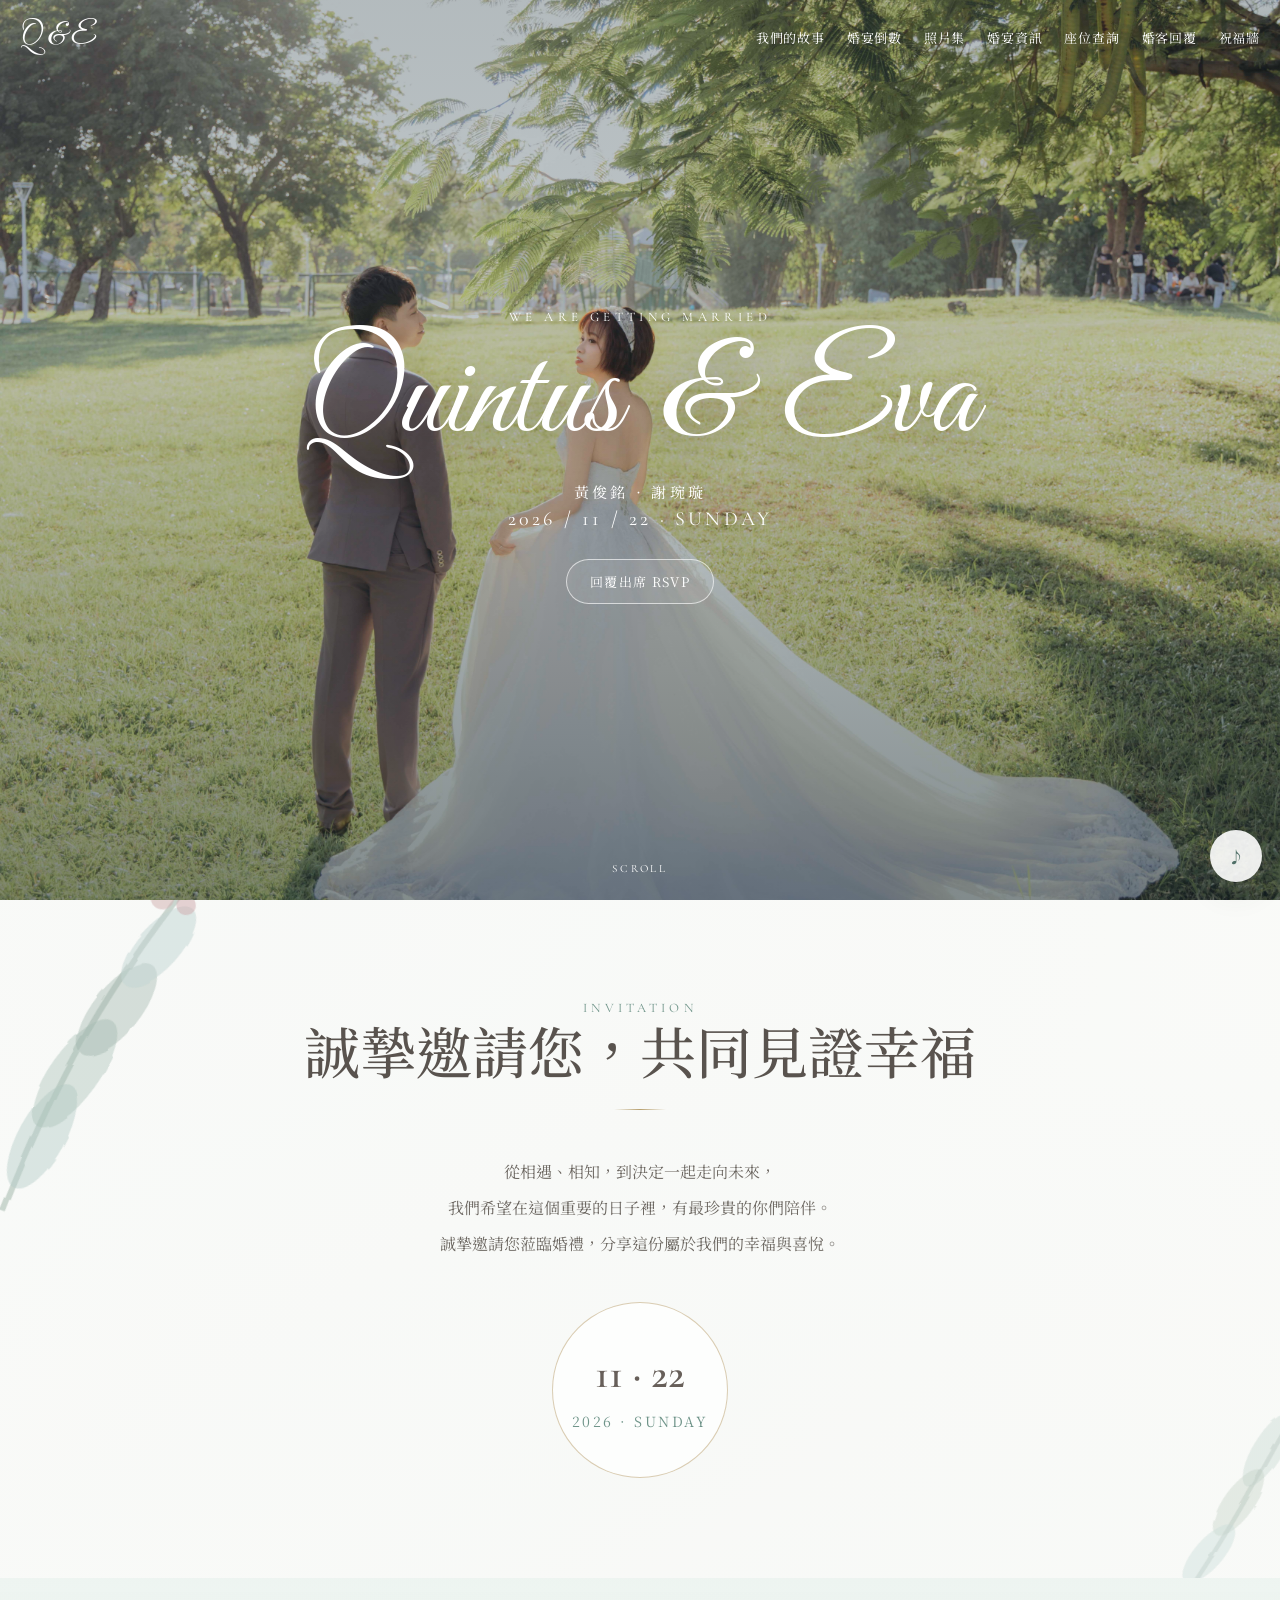
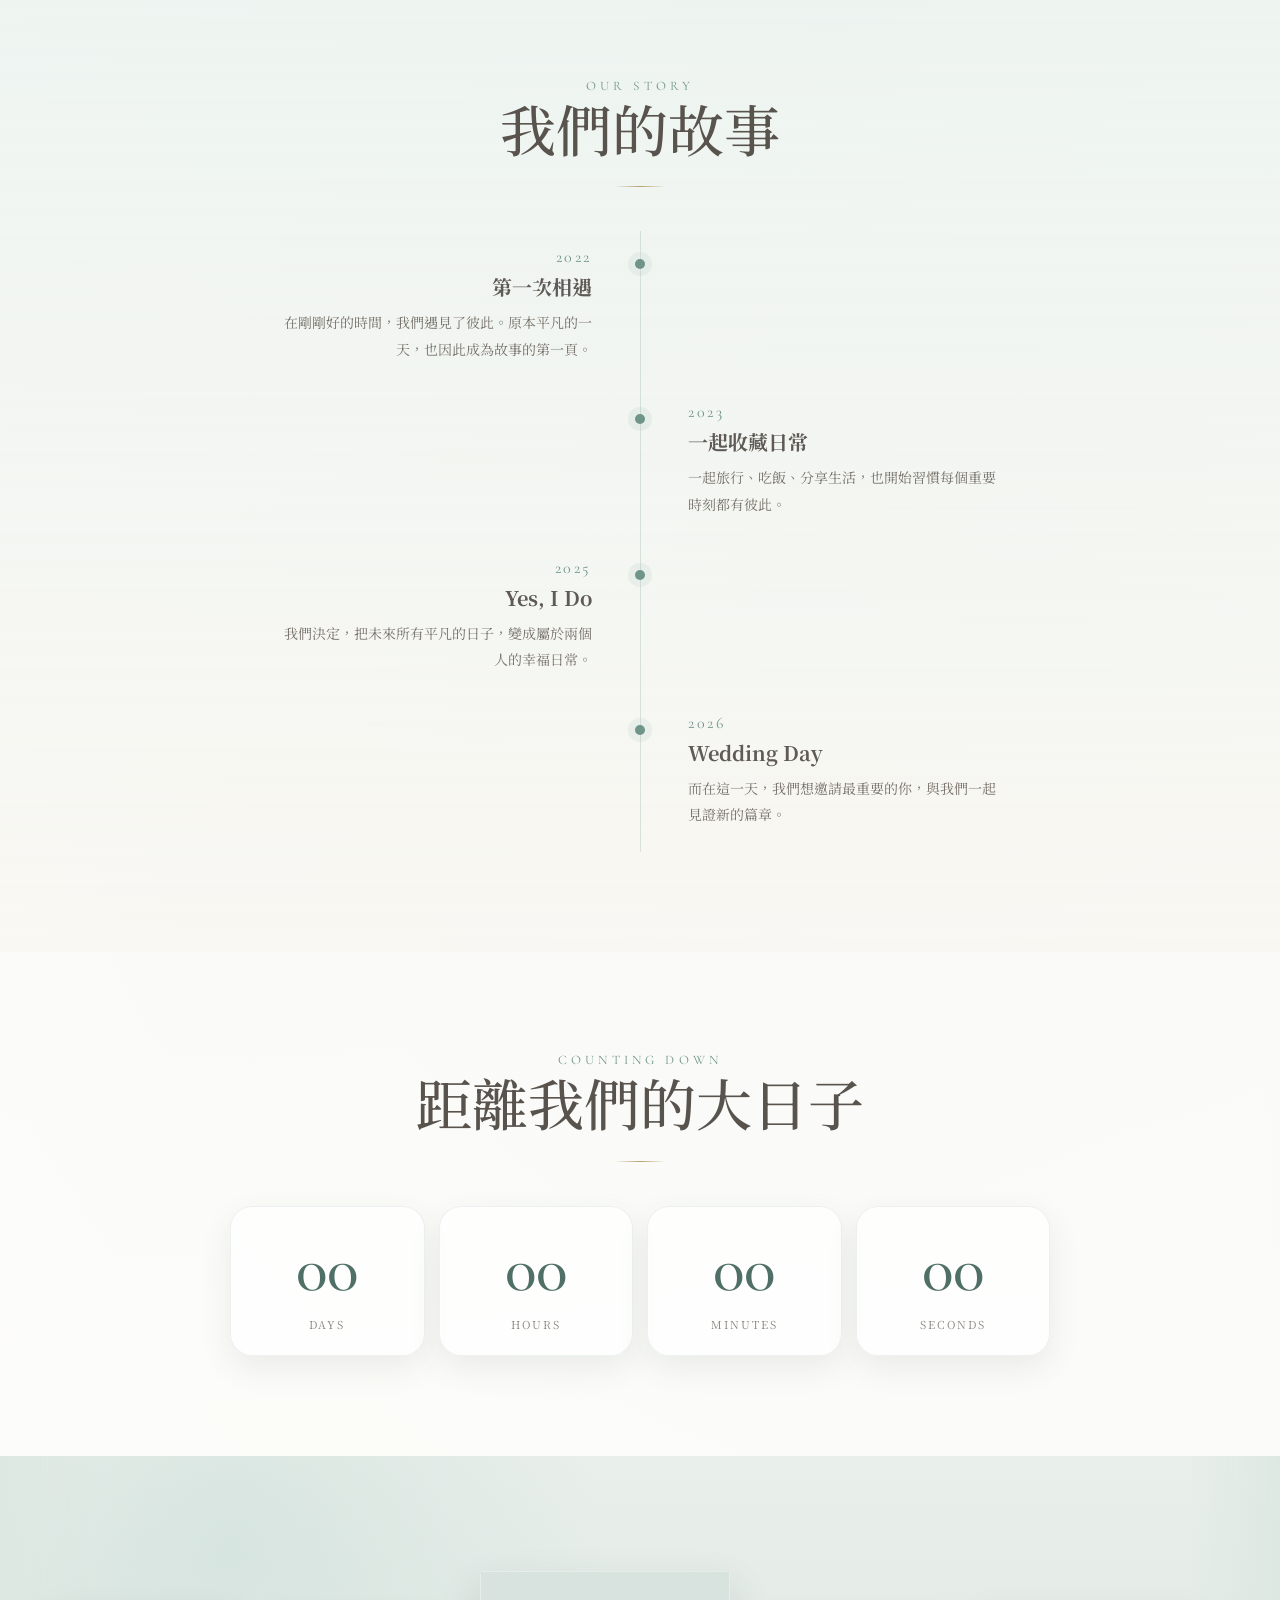
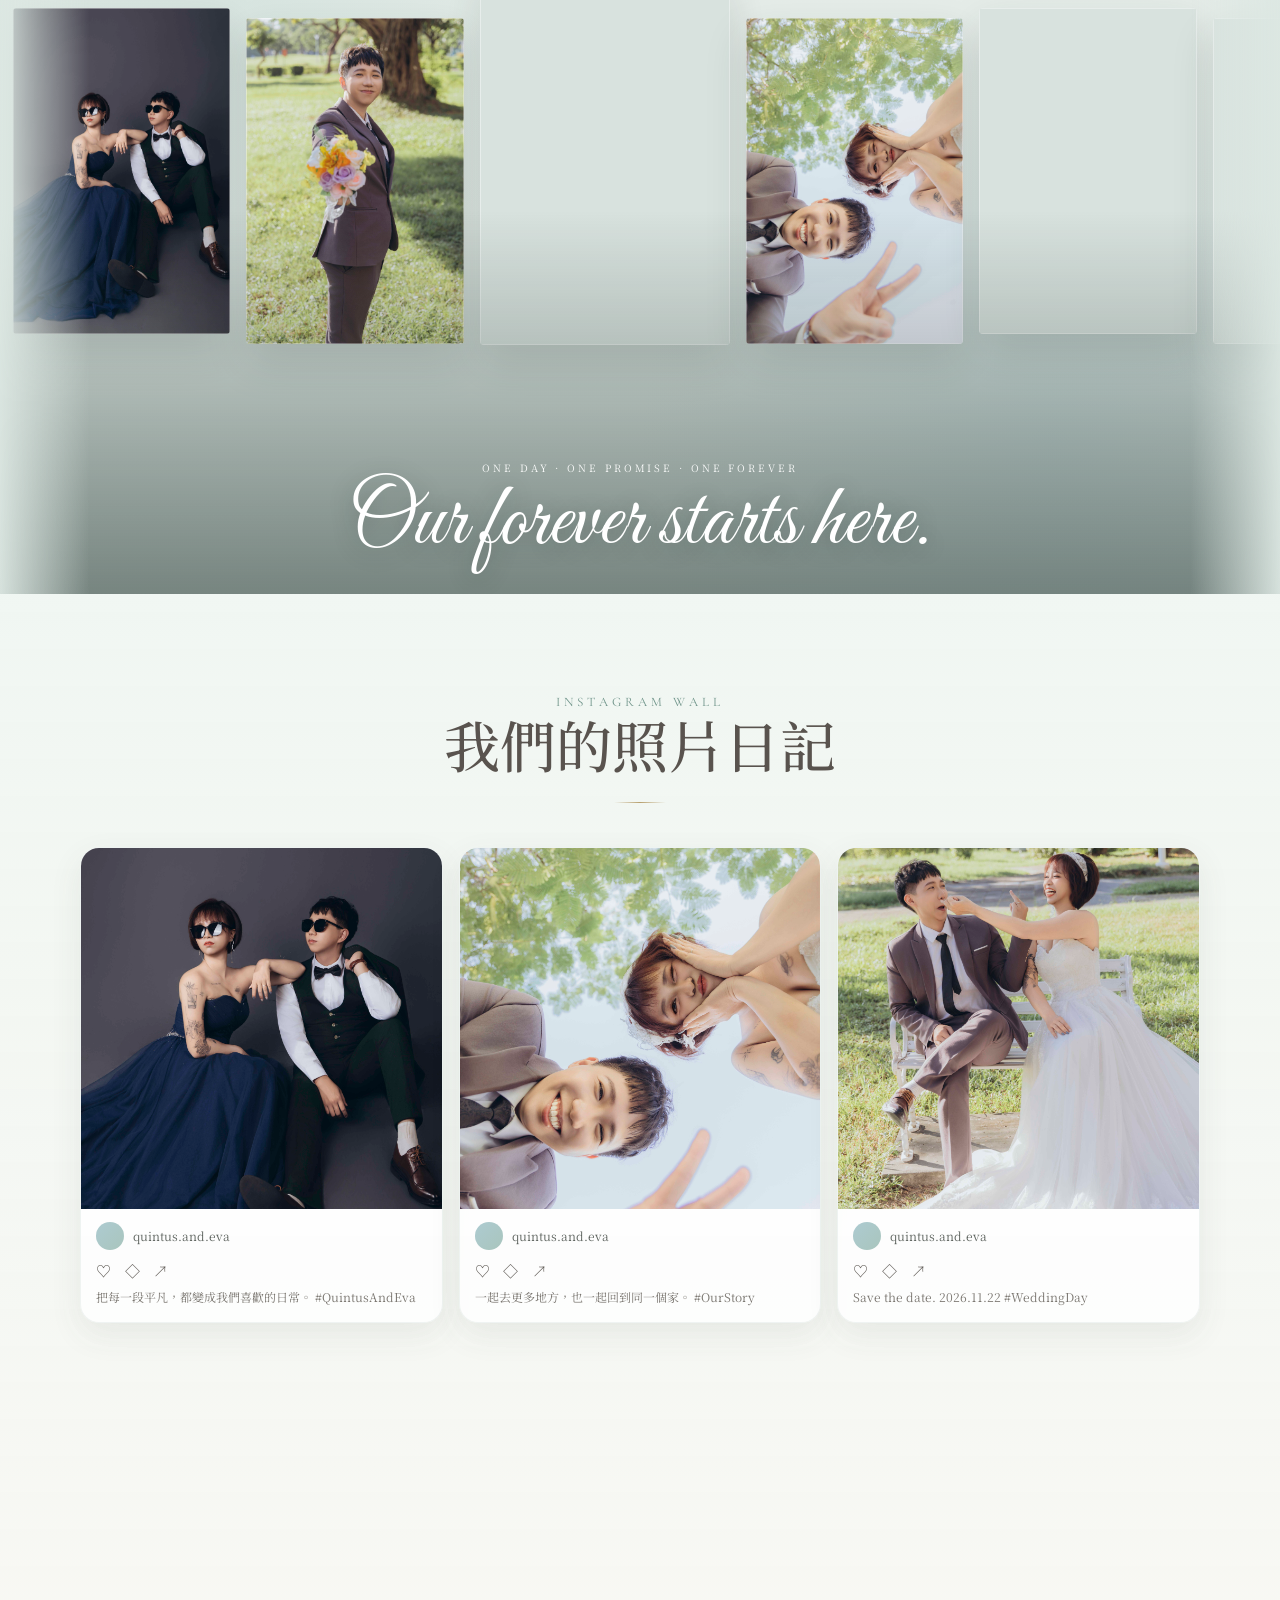
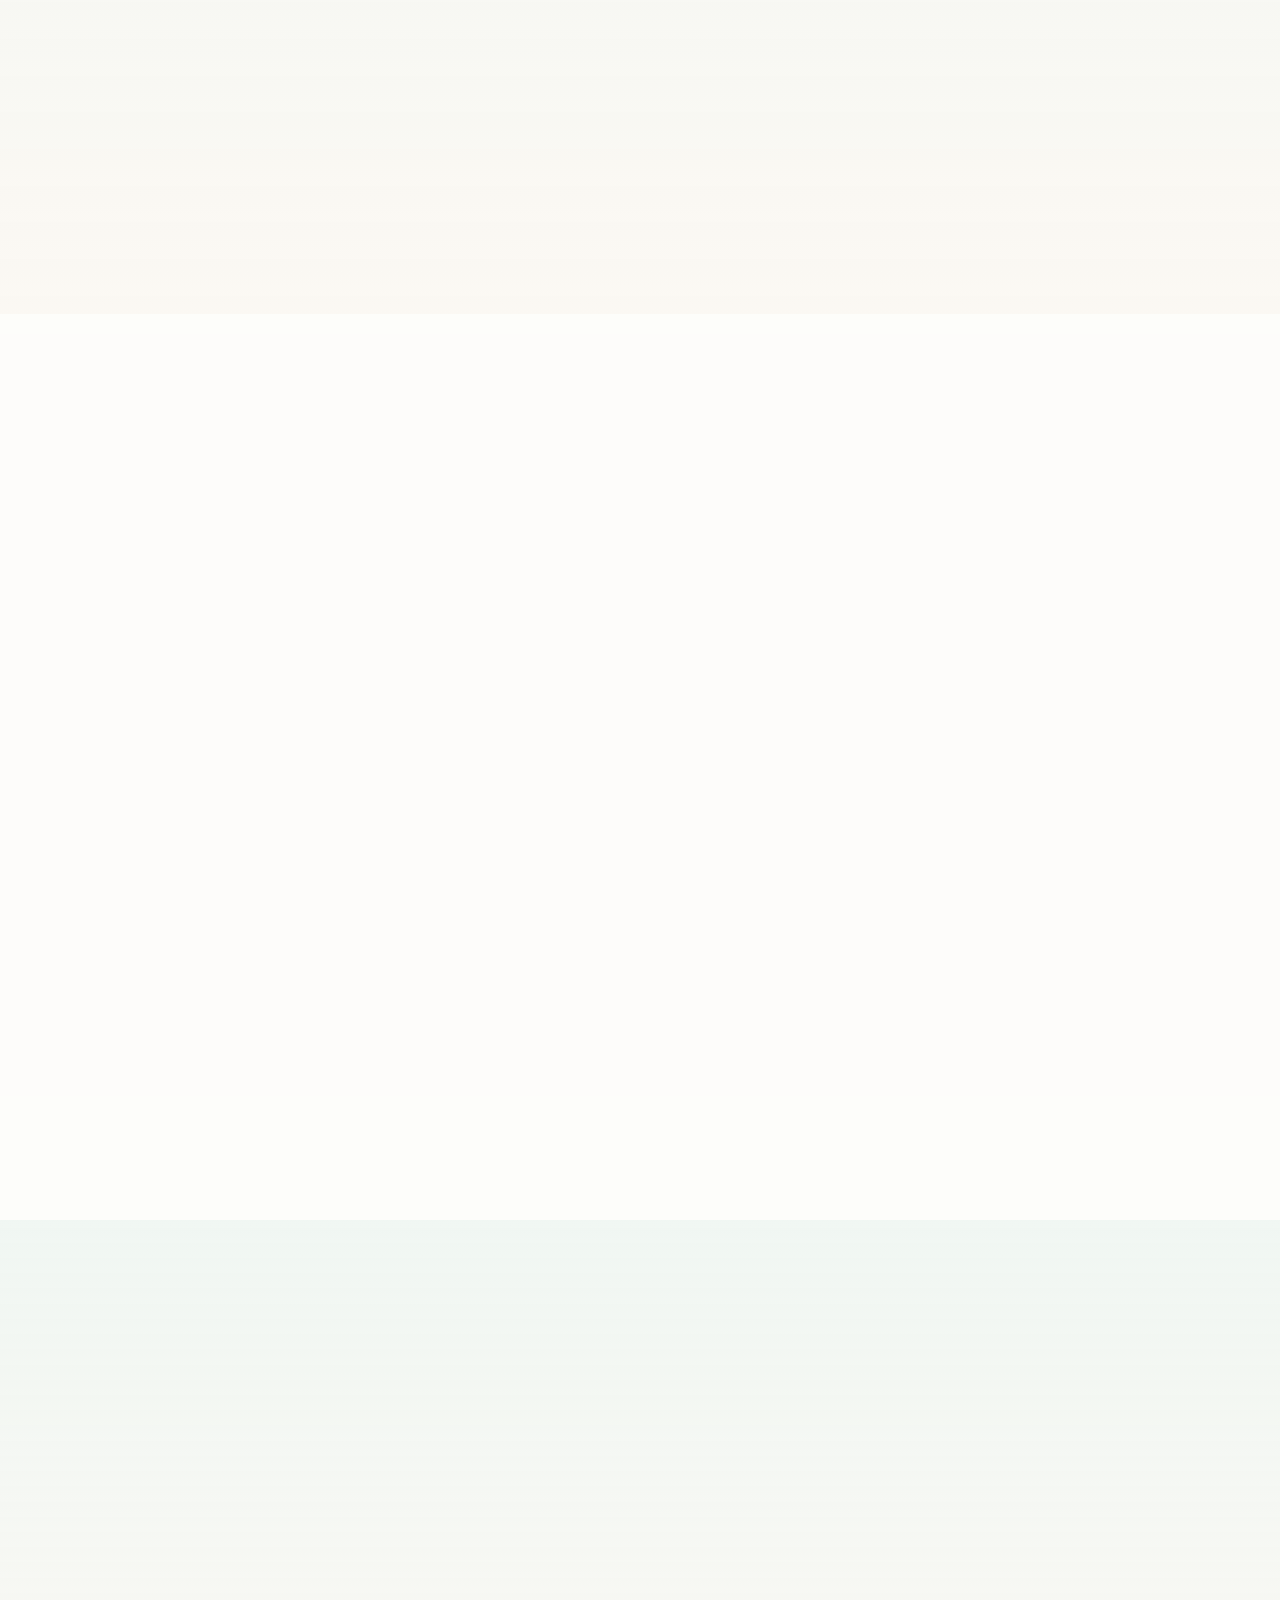
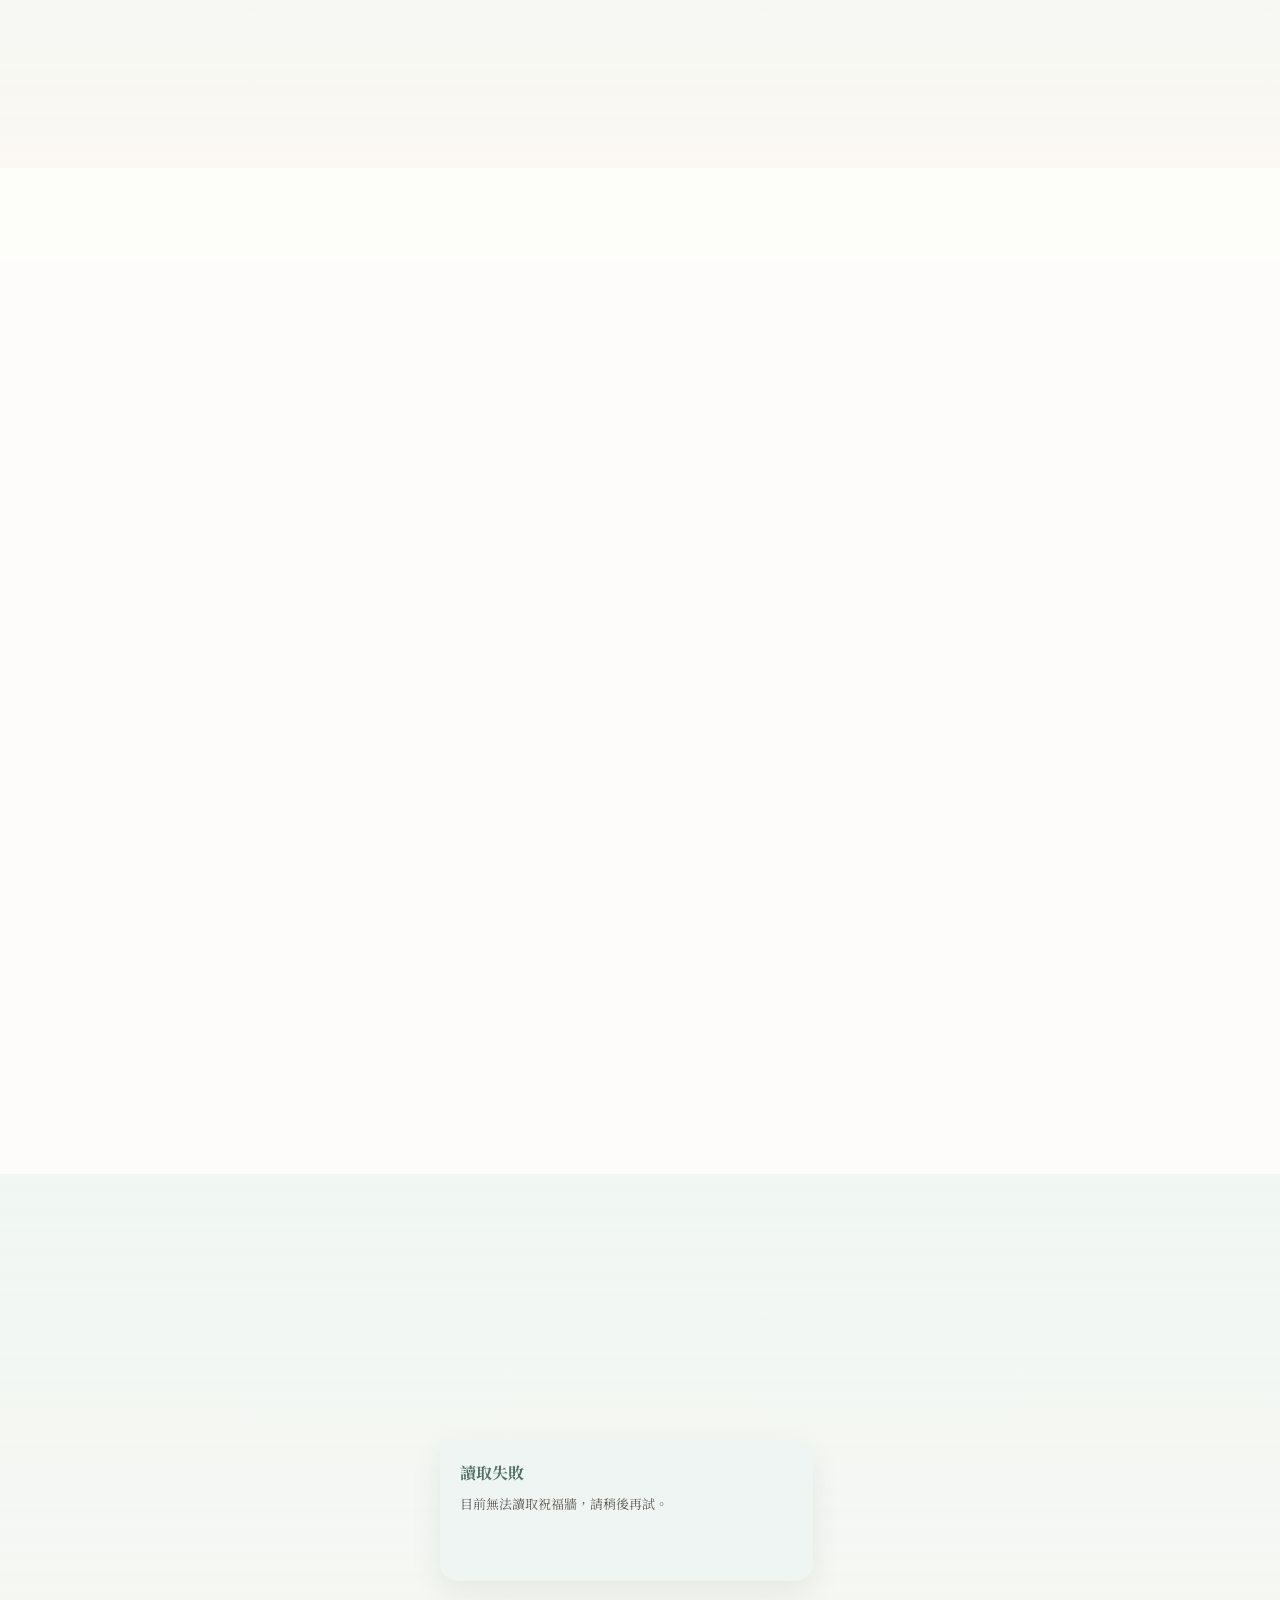
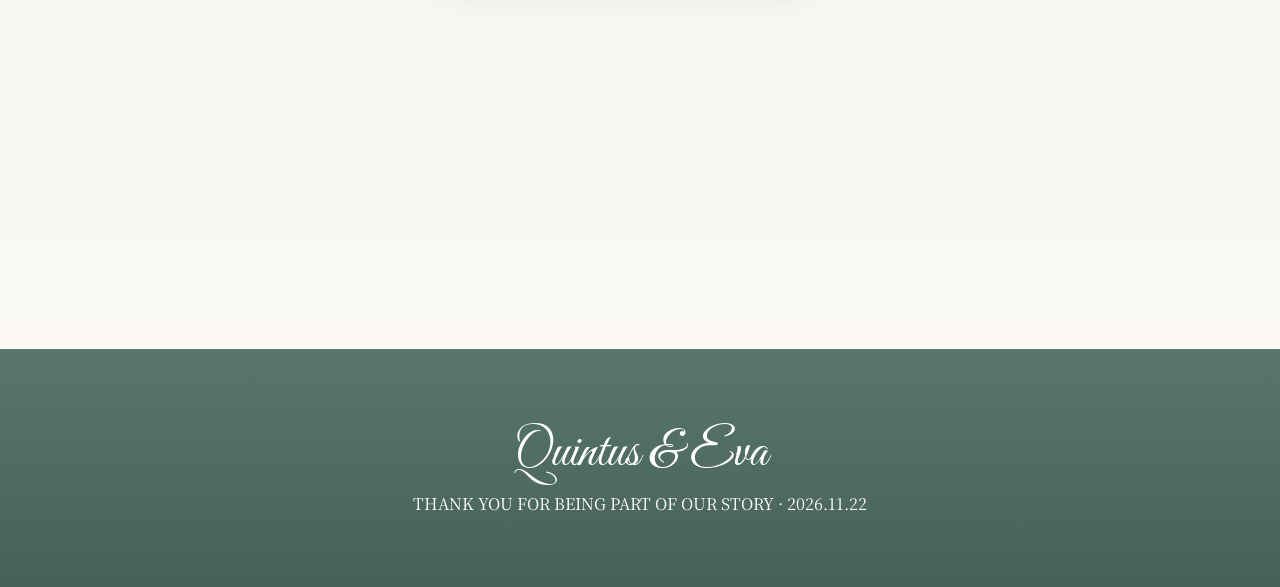
==== index.html @ b6ace145 "edit loation" ====
<!DOCTYPE html>
<html lang="zh-Hant">

<head>
  <meta charset="UTF-8">
  <meta name="viewport" content="width=device-width, initial-scale=1, viewport-fit=cover">
  <meta name="theme-color" content="#eef5f2">
  <title>Quintus & Eva｜Wedding Invitation</title>
  <link rel="preconnect" href="https://fonts.googleapis.com">
  <link rel="preconnect" href="https://fonts.gstatic.com" crossorigin>
  <link
    href="https://fonts.googleapis.com/css2?family=Cormorant+Garamond:wght@400;500;600&family=Great+Vibes&family=Noto+Serif+TC:wght@400;500;600&display=swap"
    rel="stylesheet">
  <link rel="stylesheet" href="style.css">
</head>

<body class="locked">
  <svg width="0" height="0" style="position:absolute">
    <defs>
      <filter id="wc" x="-20%" y="-20%" width="140%" height="140%">
        <feTurbulence type="fractalNoise" baseFrequency=".018" numOctaves="3" seed="7" result="noise"></feTurbulence>
        <feDisplacementMap in="SourceGraphic" in2="noise" scale="4"></feDisplacementMap>
        <feGaussianBlur stdDeviation=".25"></feGaussianBlur>
      </filter>
      <filter id="wash" x="-30%" y="-30%" width="160%" height="160%">
        <feTurbulence type="fractalNoise" baseFrequency=".02" numOctaves="2" seed="9" result="n"></feTurbulence>
        <feDisplacementMap in="SourceGraphic" in2="n" scale="7"></feDisplacementMap>
        <feGaussianBlur stdDeviation="1.1"></feGaussianBlur>
      </filter>
    </defs>
  </svg>

  <div class="opening" id="opening">
    <div class="opening-inner">
      <p class="opening-title">THE WEDDING IS CURRENTLY</p>
      <div class="envelope-scene">
        <div class="envelope">
          <div class="env-back"></div>
          <div class="letter">
            <div class="letter-inner">
              <div class="cover-splash s1"></div>
              <div class="cover-splash s2"></div>
              <svg class="cover-leaf one" viewBox="0 0 180 180" aria-hidden="true">
                <path d="M21 157C56 113 86 76 149 25" fill="none" stroke="#6e9384" stroke-width="3.5" opacity=".75">
                </path>
                <ellipse cx="48" cy="126" rx="12" ry="30" transform="rotate(38 48 126)" fill="#8fb6ae" opacity=".70">
                </ellipse>
                <ellipse cx="74" cy="99" rx="12" ry="31" transform="rotate(45 74 99)" fill="#789b87" opacity=".68">
                </ellipse>
                <ellipse cx="103" cy="71" rx="11" ry="28" transform="rotate(48 103 71)" fill="#9ab4a0" opacity=".66">
                </ellipse>
                <ellipse cx="128" cy="46" rx="10" ry="25" transform="rotate(52 128 46)" fill="#a8c9c8" opacity=".72">
                </ellipse>
                <circle cx="143" cy="26" r="5.5" fill="#c98e96" opacity=".82"></circle>
                <circle cx="154" cy="36" r="5" fill="#bd7d88" opacity=".78"></circle>
              </svg>
              <svg class="cover-leaf two" viewBox="0 0 180 180" aria-hidden="true">
                <path d="M21 157C56 113 86 76 149 25" fill="none" stroke="#6e9384" stroke-width="3.5" opacity=".75">
                </path>
                <ellipse cx="48" cy="126" rx="12" ry="30" transform="rotate(38 48 126)" fill="#8fb6ae" opacity=".70">
                </ellipse>
                <ellipse cx="74" cy="99" rx="12" ry="31" transform="rotate(45 74 99)" fill="#789b87" opacity=".68">
                </ellipse>
                <ellipse cx="103" cy="71" rx="11" ry="28" transform="rotate(48 103 71)" fill="#9ab4a0" opacity=".66">
                </ellipse>
                <ellipse cx="128" cy="46" rx="10" ry="25" transform="rotate(52 128 46)" fill="#a8c9c8" opacity=".72">
                </ellipse>
              </svg>
              <div class="letter-small">THE WEDDING IS CURRENTLY</div>
              <div class="letter-band"></div>
              <div class="letter-names">Quintus & Eva</div>
              <div class="letter-date">
                NOVEMBER · 22 · 2026
                <small>SAVE THE DATE</small>
              </div>
            </div>
          </div>
          <div class="env-left"></div>
          <div class="env-right"></div>
          <div class="env-bottom"></div>
          <div class="env-flap"></div>
          <div class="seal">Q&E</div>
        </div>
      </div>
    </div>
  </div>

  <nav class="nav" id="nav">
    <a class="brand" href="#home">Q & E</a>
    <button class="menu-btn" id="menuBtn" aria-label="開啟選單">☰</button>
    <ul class="nav-links" id="navLinks">
      <li><a href="#story">我們的故事</a></li>
      <li><a href="#countdown">婚宴倒數</a></li>
      <li><a href="#gallery">照片集</a></li>
      <li><a href="#info">婚宴資訊</a></li>
      <li><a href="#seat">座位查詢</a></li>
      <li><a href="#rsvp">婚客回覆</a></li>
      <li><a href="#blessings">祝福牆</a></li>
    </ul>
  </nav>

  <header class="hero" id="home">
    <div class="slides">
      <div class="slide active" style="background-image:url('QE wedding dress/雙人/喜帖封面 0124Allove0170.jpg')"></div>
      <div class="slide" style="background-image:url('QE wedding dress/雙人/0224Allove0055.jpg')"></div>
      <div class="slide" style="background-image:url('QE wedding dress/雙人/0182Allove0193.jpg')"></div>
    </div>
    <div class="hero-shade"></div>
    <div class="hero-center">
      <p class="hero-kicker">WE ARE GETTING MARRIED</p>
      <h1 class="hero-names">
        <span class="write">Quintus</span>
        <span class="amp-mark">&amp;</span>
        <span class="write two">Eva</span>
      </h1>
      <p class="hero-cn">黃俊銘 · 謝琬璇</p>
      <p class="hero-date">2026 / 11 / 22 · SUNDAY</p>
      <a class="hero-btn" href="#rsvp">回覆出席 RSVP</a>
    </div>
    <div class="scroll-mark">SCROLL</div>
  </header>

  <section class="section white">
    <svg class="botanical bottom-right small parallax-leaf" data-depth="0.16" viewBox="0 0 430 430" aria-hidden="true">
      <g class="watercolor-leaf">
        <path d="M74 345C150 270 214 194 344 86" fill="none" stroke="#779486" stroke-width="6" opacity=".42"></path>
        <ellipse cx="142" cy="285" rx="21" ry="58" transform="rotate(46 142 285)" fill="#91b4a9" opacity=".36">
        </ellipse>
        <ellipse cx="199" cy="226" rx="21" ry="55" transform="rotate(51 199 226)" fill="#87a38d" opacity=".34">
        </ellipse>
        <ellipse cx="258" cy="168" rx="20" ry="51" transform="rotate(56 258 168)" fill="#9fc2bf" opacity=".40">
        </ellipse>
      </g>
    </svg>
    <svg class="botanical top-left parallax-leaf" data-depth="0.10" viewBox="0 0 430 430" aria-hidden="true">
      <g class="watercolor-leaf">
        <path d="M64 360C130 264 195 180 330 72" fill="none" stroke="#789887" stroke-width="6" opacity=".55"></path>
        <ellipse cx="120" cy="294" rx="24" ry="60" transform="rotate(42 120 294)" fill="#91b7af" opacity=".45">
        </ellipse>
        <ellipse cx="167" cy="239" rx="25" ry="66" transform="rotate(49 167 239)" fill="#82a69a" opacity=".42">
        </ellipse>
        <ellipse cx="224" cy="185" rx="24" ry="58" transform="rotate(52 224 185)" fill="#6f9282" opacity=".4"></ellipse>
        <ellipse cx="280" cy="132" rx="22" ry="52" transform="rotate(55 280 132)" fill="#a5c4c1" opacity=".5"></ellipse>
        <circle cx="295" cy="84" r="12" fill="#c78f92" opacity=".55"></circle>
        <circle cx="317" cy="97" r="10" fill="#bf8087" opacity=".5"></circle>
      </g>
    </svg>
    <div class="narrow">
      <div class="section-head reveal">
        <p class="kicker">Invitation</p>
        <h2>誠摯邀請您，共同見證幸福</h2>
      </div>
      <p class="intro-copy reveal">
        從相遇、相知，到決定一起走向未來，<br>
        我們希望在這個重要的日子裡，有最珍貴的你們陪伴。<br>
        誠摯邀請您蒞臨婚禮，分享這份屬於我們的幸福與喜悅。
      </p>
      <div class="date-emblem reveal">
        <div>
          <span class="big-date">11 · 22</span>
          <small>2026 · SUNDAY</small>
        </div>
      </div>
    </div>
  </section>

  <section class="section soft" id="story">
    <div class="container">
      <div class="section-head reveal">
        <p class="kicker">Our Story</p>
        <h2>我們的故事</h2>
      </div>
      <div class="timeline">
        <article class="time-item reveal">
          <div class="year">2022</div>
          <h3>第一次相遇</h3>
          <p>在剛剛好的時間，我們遇見了彼此。原本平凡的一天，也因此成為故事的第一頁。</p>
        </article>
        <article class="time-item reveal">
          <div class="year">2023</div>
          <h3>一起收藏日常</h3>
          <p>一起旅行、吃飯、分享生活，也開始習慣每個重要時刻都有彼此。</p>
        </article>
        <article class="time-item reveal">
          <div class="year">2025</div>
          <h3>Yes, I Do</h3>
          <p>我們決定，把未來所有平凡的日子，變成屬於兩個人的幸福日常。</p>
        </article>
        <article class="time-item reveal">
          <div class="year">2026</div>
          <h3>Wedding Day</h3>
          <p>而在這一天，我們想邀請最重要的你，與我們一起見證新的篇章。</p>
        </article>
      </div>
    </div>
  </section>

  <section class="section white" id="countdown">
    <div class="container">
      <div class="section-head reveal">
        <p class="kicker">Counting Down</p>
        <h2>距離我們的大日子</h2>
      </div>
      <div class="count-grid reveal">
        <div class="count-card">
          <div><strong id="days">000</strong><span>DAYS</span></div>
        </div>
        <div class="count-card">
          <div><strong id="hours">00</strong><span>HOURS</span></div>
        </div>
        <div class="count-card">
          <div><strong id="minutes">00</strong><span>MINUTES</span></div>
        </div>
        <div class="count-card">
          <div><strong id="seconds">00</strong><span>SECONDS</span></div>
        </div>
      </div>
    </div>
  </section>

  <section class="portrait-cinema" aria-label="婚紗照精選">
    <div class="portrait-marquee">
      <div class="portrait-track" id="portraitTrack">
        <div class="portrait-group" id="portraitGroup">
          <figure class="portrait-card"><img src="QE wedding dress/雙人/0031Allove0053.jpg" alt="雙人1" loading="eager"
              decoding="async"></figure>
          <figure class="portrait-card"><img src="QE wedding dress/Quintus/001.jpg" alt="Quintus1" loading="eager"
              decoding="async"></figure>
          <figure class="portrait-card featured"><img src="QE wedding dress/Eva/001.jpg" alt="Eva1" loading="eager"
              decoding="async"></figure>
          <figure class="portrait-card"><img src="QE wedding dress/雙人/0036Allove0208.jpg" alt="雙人2" loading="lazy"
              decoding="async"></figure>
          <figure class="portrait-card"><img src="QE wedding dress/Quintus/002.jpg" alt="Quintus2" loading="lazy"
              decoding="async"></figure>
          <figure class="portrait-card"><img src="QE wedding dress/Eva/002.jpg" alt="Eva2" loading="lazy"
              decoding="async"></figure>
          <figure class="portrait-card"><img src="QE wedding dress/雙人/0051Allove0147.jpg" alt="雙人3" loading="lazy"
              decoding="async"></figure>
          <figure class="portrait-card"><img src="QE wedding dress/Quintus/003.jpg" alt="Quintus3" loading="lazy"
              decoding="async"></figure>
          <figure class="portrait-card"><img src="QE wedding dress/Eva/003.jpg" alt="Eva3" loading="lazy"
              decoding="async"></figure>
          <figure class="portrait-card"><img src="QE wedding dress/雙人/0057Allove0205.jpg" alt="雙人4" loading="lazy"
              decoding="async"></figure>
          <figure class="portrait-card"><img src="QE wedding dress/Quintus/004.jpg" alt="Quintus4" loading="lazy"
              decoding="async"></figure>
          <figure class="portrait-card"><img src="QE wedding dress/Eva/004.jpg" alt="Eva4" loading="lazy"
              decoding="async"></figure>
          <figure class="portrait-card"><img src="QE wedding dress/雙人/0067Allove0038.jpg" alt="雙人5" loading="lazy"
              decoding="async"></figure>
          <figure class="portrait-card"><img src="QE wedding dress/Quintus/005.jpg" alt="Quintus5" loading="lazy"
              decoding="async"></figure>
          <figure class="portrait-card"><img src="QE wedding dress/Eva/005.jpg" alt="Eva5" loading="lazy"
              decoding="async"></figure>
          <figure class="portrait-card"><img src="QE wedding dress/雙人/0072Allove0179.jpg" alt="雙人6" loading="lazy"
              decoding="async"></figure>
          <figure class="portrait-card"><img src="QE wedding dress/Quintus/006.jpg" alt="Quintus6" loading="lazy"
              decoding="async"></figure>
          <figure class="portrait-card"><img src="QE wedding dress/Eva/006.jpg" alt="Eva6" loading="lazy"
              decoding="async"></figure>
          <figure class="portrait-card"><img src="QE wedding dress/雙人/0074Allove0088.jpg" alt="雙人7" loading="lazy"
              decoding="async"></figure>
          <figure class="portrait-card"><img src="QE wedding dress/Quintus/007.jpg" alt="Quintus7" loading="lazy"
              decoding="async"></figure>
          <figure class="portrait-card"><img src="QE wedding dress/Eva/007.jpg" alt="Eva7" loading="lazy"
              decoding="async"></figure>
        </div>
      </div>
    </div>
    <div class="cinema-caption">
      <small>ONE DAY · ONE PROMISE · ONE FOREVER</small>
      <h2>Our forever starts here.</h2>
    </div>
  </section>

  <section class="section soft" id="gallery">
    <div class="container">
      <div class="section-head reveal">
        <p class="kicker">Instagram Wall</p>
        <h2>我們的照片日記</h2>
      </div>
      <div class="ig-grid">
        <article class="ig reveal">
          <div class="ig-photo"><img src="QE wedding dress/雙人/0031Allove0053.jpg" alt="Quintus & Eva"></div>
          <div class="ig-meta">
            <div class="ig-top"><span class="avatar"></span><span class="ig-user">quintus.and.eva</span></div>
            <div class="ig-icons">♡ ◇ ↗</div>
            <div class="ig-caption">把每一段平凡，都變成我們喜歡的日常。 #QuintusAndEva</div>
          </div>
        </article>
        <article class="ig reveal">
          <div class="ig-photo"><img src="QE wedding dress/雙人/0036Allove0208.jpg" alt="Quintus & Eva"></div>
          <div class="ig-meta">
            <div class="ig-top"><span class="avatar"></span><span class="ig-user">quintus.and.eva</span></div>
            <div class="ig-icons">♡ ◇ ↗</div>
            <div class="ig-caption">一起去更多地方，也一起回到同一個家。 #OurStory</div>
          </div>
        </article>
        <article class="ig reveal">
          <div class="ig-photo"><img src="QE wedding dress/雙人/0051Allove0147.jpg" alt="Quintus & Eva"></div>
          <div class="ig-meta">
            <div class="ig-top"><span class="avatar"></span><span class="ig-user">quintus.and.eva</span></div>
            <div class="ig-icons">♡ ◇ ↗</div>
            <div class="ig-caption">Save the date. 2026.11.22 #WeddingDay</div>
          </div>
        </article>
        <article class="ig reveal">
          <div class="ig-photo"><img src="QE wedding dress/雙人/0057Allove0205.jpg" alt="Quintus & Eva"></div>
          <div class="ig-meta">
            <div class="ig-top"><span class="avatar"></span><span class="ig-user">quintus.and.eva</span></div>
            <div class="ig-icons">♡ ◇ ↗</div>
            <div class="ig-caption">那些笑得最自然的瞬間，是我們最喜歡的照片。</div>
          </div>
        </article>
        <article class="ig reveal">
          <div class="ig-photo"><img src="QE wedding dress/雙人/0067Allove0038.jpg" alt="Quintus & Eva"></div>
          <div class="ig-meta">
            <div class="ig-top"><span class="avatar"></span><span class="ig-user">quintus.and.eva</span></div>
            <div class="ig-icons">♡ ◇ ↗</div>
            <div class="ig-caption">Forever sounds pretty good with you.</div>
          </div>
        </article>
        <article class="ig reveal">
          <div class="ig-photo"><img src="QE wedding dress/雙人/0074Allove0088.jpg" alt="Quintus & Eva"></div>
          <div class="ig-meta">
            <div class="ig-top"><span class="avatar"></span><span class="ig-user">quintus.and.eva</span></div>
            <div class="ig-icons">♡ ◇ ↗</div>
            <div class="ig-caption">距離婚禮，又更近了一點。 #AlmostThere</div>
          </div>
        </article>
      </div>
    </div>
  </section>

  <section class="section white" id="info">
    <div class="container">
      <div class="section-head reveal">
        <p class="kicker">Wedding Information</p>
        <h2>婚禮資訊</h2>
      </div>
      <div class="info-grid">
        <article class="card reveal">
          <h3>Date & Time</h3>
          <p><strong>2026 年 11 月 22 日（星期日）</strong></p>
          <p>17:30 入席<br>18:00 婚宴開始</p>
        </article>
        <article class="card reveal">
          <h3>Venue</h3>
          <p><strong>開漳聖王廟乙廳</strong><br>Kaohsiung Fengshan Kaizhang Shengwang Temple Banquet Hall</p>
          <p>高雄市鳳山區忠義街 132 號</p>
          <a class="pill" href="https://maps.app.goo.gl/VWSHA6BZ4Dn9NQwHA" target="_blank" rel="noopener">⌖ 開啟 Google
            Maps</a>
        </article>
        <article class="card reveal">
          <h3>Transportation</h3>
          <ul>
            <li>捷運：搭乘高雄捷運橘線至 O12 鳳山站（1 號或 2 號出口），沿忠義街步行約 8–10 分鐘。</li>
            <li>高鐵：搭乘高鐵至左營站，轉乘高雄捷運紅線至美麗島站轉橘線。</li>
            <li>台鐵：搭乘至鳳山車站，出站後搭乘計程車約 5 分鐘，或步行約 12–15 分鐘。</li>
            <li>建議假日提早出發，以免遇上周邊車潮。</li>
          </ul>
        </article>
        <article class="card reveal">
          <h3>Parking</h3>
          <ul>
            <li>廟方廣場備有專屬平面停車空間，供賓客免費停放。</li>
            <li>若廟內車位已滿，周邊亦有收費停車場。</li>
            <li>建議開車賓客提前抵達。</li>
          </ul>
        </article>
      </div>
    </div>
  </section>

  <section class="section soft" id="seat">
    <div class="narrow">
      <div class="section-head reveal">
        <p class="kicker">Seat Lookup</p>
        <h2>座位 / 桌次查詢</h2>
      </div>
      <div class="panel reveal">
        <div class="seat-row">
          <input type="text" id="seatName" autocomplete="name" placeholder="請輸入您的姓名">
          <button class="primary" id="seatBtn">查詢桌次</button>
        </div>
        <div class="seat-result" id="seatResult">請輸入「姓名」查詢桌次。</div>
      </div>
    </div>
  </section>

  <section class="section white" id="rsvp">
    <div class="narrow">
      <div class="section-head reveal">
        <p class="kicker">RSVP</p>
        <h2>出席回覆</h2>
      </div>
      <form class="panel reveal" id="rsvpForm">
        <div class="two-col">
          <div class="field">
            <label>姓名</label>
            <input name="name" required>
          </div>
          <div class="field">
            <label>聯絡電話</label>
            <input name="phone" inputmode="tel" required>
          </div>
          <div class="field">
            <label>是否出席</label>
            <select name="attendance" required>
              <option value="">請選擇</option>
              <option>出席</option>
              <option>不克出席</option>
            </select>
          </div>
          <div class="field">
            <label>出席人數</label>
            <select name="guests">
              <option>1</option>
              <option>2</option>
              <option>3</option>
              <option>4</option>
            </select>
          </div>
          <div class="field">
            <label>餐食需求</label>
            <select name="meal">
              <option>一般</option>
              <option>素食</option>
              <option>其他</option>
            </select>
          </div>
          <div class="field">
            <label>與新人的關係</label>
            <input name="relation" placeholder="例如：大學同學 / 親友">
          </div>
        </div>
        <div class="field">
          <label>想對新人說的話</label>
          <textarea name="message" rows="5" placeholder="留下給 Quintus & Eva 的祝福 ♡"></textarea>
        </div>
        <button class="primary" type="submit">SEND RSVP</button>
        <p class="status" id="rsvpStatus"></p>
      </form>
    </div>
  </section>

  <section class="section soft" id="blessings">
    <div class="container">
      <div class="section-head reveal">
        <p class="kicker">Blessing Wall</p>
        <h2>賓客祝福牆</h2>
      </div>
      <div class="blessing-layout">
        <form class="panel reveal" id="blessingForm">
          <div class="field">
            <label>您的名字</label>
            <input id="blessingName" required>
          </div>
          <div class="field">
            <label>祝福內容</label>
            <textarea id="blessingText" rows="5" required placeholder="寫下一句祝福 ♡"></textarea>
          </div>
          <button class="primary" type="submit">留下祝福</button>
          <p class="status" id="blessingFormStatus"></p>
        </form>
        <div>
          <p class="status" id="blessingStatus"></p>
          <div class="blessing-list" id="blessingList">
            <article class="note-card">
              <h4>載入中…</h4>
              <p>正在讀取賓客祝福 ♡</p>
            </article>
          </div>
        </div>
      </div>
    </div>
  </section>

  <footer>
    <p class="footer-name">Quintus & Eva</p>
    <p>THANK YOU FOR BEING PART OF OUR STORY · 2026.11.22</p>
  </footer>

  <audio id="bgMusic" loop preload="auto">
    <source src="./Hand%20in%20Hand.mp3" type="audio/mpeg">
  </audio>
  <button class="music" id="musicBtn" aria-label="播放或暫停背景音樂">♪</button>

  <script src="script.js"></script>
</body>

</html>
---- style.css ----
:root {
    --paper: #fbfaf5;
    --paper-2: #f6f3ea;
    --sage: #a9c5bd;
    --sage-deep: #6f9489;
    --sage-dark: #4f6f67;
    --mist: #dceae6;
    --blue: #adcbd1;
    --leaf: #7e9b78;
    --leaf-deep: #587456;
    --berry: #c6878b;
    --gold: #b8a06e;
    --ink: #5f5a55;
    --muted: #8c8780;
    --line: rgba(111, 148, 137, .22);
    --white: rgba(255, 255, 255, .92);
    --shadow: 0 20px 55px rgba(63, 75, 70, .14);
    --shadow-soft: 0 12px 32px rgba(63, 75, 70, .09);
}

* {
    box-sizing: border-box;
}

html {
    scroll-behavior: smooth;
}

body {
    margin: 0;
    color: var(--ink);
    background: radial-gradient(circle at 20% 10%, rgba(173, 203, 209, .11), transparent 28%), radial-gradient(circle at 80% 25%, rgba(169, 197, 189, .10), transparent 26%), var(--paper);
    font-family: "Noto Serif TC", "PingFang TC", "Microsoft JhengHei", serif;
    overflow-x: hidden;
}

body.locked {
    overflow: hidden;
}

img {
    display: block;
    width: 100%;
}

a {
    color: inherit;
    text-decoration: none;
}

button,
input,
select,
textarea {
    font: inherit;
}

body::before {
    content: "";
    position: fixed;
    inset: 0;
    pointer-events: none;
    z-index: 999;
    opacity: .16;
    mix-blend-mode: multiply;
    background-image: radial-gradient(rgba(76, 84, 77, .18) .45px, transparent .45px);
    background-size: 4px 4px;
}

.container {
    width: min(1120px, calc(100% - 34px));
    margin: auto;
}

.narrow {
    width: min(820px, calc(100% - 34px));
    margin: auto;
}

.section {
    position: relative;
    padding: 100px 0;
    overflow: hidden;
}

.soft {
    background: linear-gradient(180deg, rgba(235, 244, 241, .68), rgba(250, 248, 243, .82));
}

.white {
    background: rgba(255, 255, 255, .52);
}

.section-head {
    max-width: 720px;
    margin: 0 auto 44px;
    text-align: center;
}

.kicker {
    margin: 0 0 10px;
    color: var(--sage-deep);
    font-family: "Cormorant Garamond", serif;
    font-size: 13px;
    letter-spacing: .32em;
    text-transform: uppercase;
}

.section-head h2 {
    margin: 0;
    color: #59534e;
    font-family: "Cormorant Garamond", "Noto Serif TC", serif;
    font-size: clamp(34px, 5vw, 56px);
    font-weight: 500;
    line-height: 1.1;
}

.section-head::after {
    content: "";
    display: block;
    width: 52px;
    height: 1px;
    margin: 21px auto 0;
    background: linear-gradient(90deg, transparent, var(--gold), transparent);
}

.botanical {
    position: absolute;
    z-index: 0;
    width: min(36vw, 420px);
    pointer-events: none;
    opacity: .68;
    filter: saturate(.9);
}

.botanical.top-left {
    top: -70px;
    left: -95px;
    transform: rotate(-13deg);
}

.botanical.bottom-right {
    right: -105px;
    bottom: -90px;
    transform: rotate(165deg);
}

.botanical.small {
    width: min(28vw, 310px);
    opacity: .55;
}

.watercolor-leaf {
    filter: url(#wc);
    mix-blend-mode: multiply;
}

.wash {
    filter: url(#wash);
}

.parallax-leaf {
    will-change: transform;
    transition: transform .16s linear;
}

.botanical.parallax-leaf {
    transform: translate3d(var(--px, 0px), var(--py, 0px), 0) rotate(var(--rot, 0deg));
}

.botanical.top-left.parallax-leaf {
    --rot: -13deg;
}

.botanical.bottom-right.parallax-leaf {
    --rot: 165deg;
}

.opening {
    position: fixed;
    inset: 0;
    z-index: 1000;
    display: grid;
    place-items: center;
    min-height: 100dvh;
    padding: 24px;
    background: radial-gradient(circle at 20% 12%, rgba(173, 203, 209, .36), transparent 32%), radial-gradient(circle at 75% 75%, rgba(169, 197, 189, .34), transparent 35%), linear-gradient(145deg, #f7f4ec, #eef5f2 55%, #f5efe8);
    transition: opacity .8s ease, visibility .8s ease;
}

.opening.hide {
    opacity: 0;
    visibility: hidden;
    pointer-events: none;
}

.opening-inner {
    width: min(520px, 100%);
    text-align: center;
    position: relative;
}

.opening-title {
    margin: 0 0 24px;
    font-family: "Cormorant Garamond", serif;
    letter-spacing: .25em;
    font-size: 13px;
    color: var(--sage-dark);
}

.envelope-scene {
    width: min(420px, 84vw);
    aspect-ratio: 1.48 / 1;
    margin: 0 auto 28px;
    position: relative;
    perspective: 1200px;
    filter: drop-shadow(0 24px 35px rgba(70, 80, 76, .16));
}

.envelope {
    position: absolute;
    inset: 0;
    border-radius: 6px 6px 12px 12px;
    background: #e7efeb;
    overflow: visible;
}

.env-back {
    position: absolute;
    inset: 0;
    border-radius: inherit;
    background: linear-gradient(135deg, rgba(255, 255, 255, .75), rgba(197, 220, 213, .58)), #dfeae6;
    border: 1px solid rgba(111, 148, 137, .24);
}

.env-left,
.env-right,
.env-bottom {
    position: absolute;
    inset: 0;
    pointer-events: none;
}

.env-left {
    clip-path: polygon(0 0, 52% 52%, 0 100%);
    background: linear-gradient(135deg, #eff5f2, #dbe9e4);
}

.env-right {
    clip-path: polygon(100% 0, 48% 52%, 100% 100%);
    background: linear-gradient(225deg, #edf4f1, #d9e7e2);
}

.env-bottom {
    clip-path: polygon(0 100%, 50% 44%, 100% 100%);
    background: linear-gradient(0deg, #d5e4df, #eaf2ef);
}

.env-flap {
    position: absolute;
    left: 0;
    top: 0;
    width: 100%;
    height: 58%;
    z-index: 7;
    transform-origin: top;
    transform: rotateX(0);
    clip-path: polygon(0 0, 100% 0, 50% 100%);
    background: linear-gradient(180deg, #edf5f2, #d8e7e2);
    backface-visibility: hidden;
    transition: transform 1s cubic-bezier(.2, .8, .2, 1);
}

.letter {
    position: absolute;
    left: 8%;
    right: 8%;
    bottom: 9%;
    height: 84%;
    z-index: 4;
    display: grid;
    place-items: center;
    background: #fffdf7;
    border: 1px solid rgba(151, 145, 135, .17);
    box-shadow: 0 8px 22px rgba(65, 73, 69, .10);
    transition: transform 1.15s cubic-bezier(.2, .85, .2, 1);
}

.letter-inner {
    position: relative;
    width: 100%;
    height: 100%;
    padding: 20px 18px 18px;
    overflow: hidden;
}

.letter-small {
    position: relative;
    z-index: 3;
    margin-top: 9px;
    font-family: "Cormorant Garamond", serif;
    font-size: 10px;
    letter-spacing: .20em;
    color: #89928d;
}

.letter-band {
    position: absolute;
    left: 0;
    right: 0;
    top: 34%;
    height: 31%;
    z-index: 1;
    background: linear-gradient(90deg, rgba(172, 204, 201, .84), rgba(156, 193, 189, .88), rgba(180, 210, 207, .82));
}

.letter-names {
    position: relative;
    z-index: 3;
    margin-top: 33px;
    font-family: "Great Vibes", cursive;
    font-size: clamp(37px, 8vw, 53px);
    color: white;
}

.letter-date {
    position: absolute;
    z-index: 3;
    left: 0;
    right: 0;
    bottom: 22px;
    font-family: "Cormorant Garamond", serif;
    font-size: 15px;
    letter-spacing: .08em;
    color: #878b87;
}

.letter-date small {
    display: block;
    margin-top: 4px;
    font-size: 9px;
    letter-spacing: .18em;
}

.cover-leaf {
    position: absolute;
    z-index: 2;
    pointer-events: none;
    opacity: .72;
    filter: url(#wc);
}

.cover-leaf.one {
    width: 120px;
    left: -30px;
    bottom: -17px;
    transform: rotate(-17deg);
}

.cover-leaf.two {
    width: 130px;
    right: -36px;
    top: -20px;
    transform: rotate(158deg);
}

.cover-splash {
    position: absolute;
    z-index: 0;
    width: 90px;
    height: 55px;
    border-radius: 50%;
    background: rgba(169, 203, 209, .18);
    filter: url(#wash);
}

.cover-splash.s1 {
    left: 25px;
    bottom: 22px;
}

.cover-splash.s2 {
    right: 32px;
    top: 28px;
}

.seal {
    position: absolute;
    left: 50%;
    top: 53%;
    translate: -50% -50%;
    z-index: 8;
    width: 58px;
    height: 58px;
    display: grid;
    place-items: center;
    border-radius: 50%;
    background: radial-gradient(circle at 35% 30%, #adc9bf, #789b91 68%, #5f8178);
    color: white;
    font-family: "Great Vibes", cursive;
    font-size: 20px;
    transition: opacity .4s ease, transform .6s ease;
}

.opening.opened .env-flap {
    transform: rotateX(180deg);
    z-index: 2;
}

.opening.opened .letter {
    transform: translateY(-48%);
    z-index: 6;
}

.opening.opened .seal {
    opacity: 0;
    transform: scale(.7);
}

.nav {
    position: fixed;
    z-index: 60;
    top: 0;
    left: 0;
    right: 0;
    height: 72px;
    display: flex;
    align-items: center;
    justify-content: space-between;
    padding: 0 20px;
    color: white;
    transition: .35s ease;
}

.nav.scrolled {
    background: rgba(250, 248, 243, .88);
    color: var(--ink);
    backdrop-filter: blur(14px);
    box-shadow: 0 8px 25px rgba(60, 70, 65, .06);
}

.brand {
    font-family: "Great Vibes", cursive;
    font-size: 30px;
}

.nav-links {
    display: flex;
    align-items: center;
    gap: 22px;
    margin: 0;
    padding: 0;
    list-style: none;
}

.nav-links a {
    font-size: 13px;
    letter-spacing: .06em;
}

.menu-btn {
    display: none;
    border: 0;
    background: transparent;
    color: inherit;
    font-size: 24px;
    cursor: pointer;
}

.hero {
    position: relative;
    min-height: 100svh;
    display: grid;
    place-items: center;
    overflow: hidden;
    color: white;
    background: #60756f;
}

.slides,
.slide,
.hero-shade {
    position: absolute;
    inset: 0;
}

.slide {
    opacity: 0;
    background-size: cover;
    background-position: center;
    transform: scale(1.04);
    transition: opacity 1.5s ease, transform 6.5s ease;
}

.slide.active {
    opacity: 1;
    transform: scale(1.12);
}

.hero-shade {
    z-index: 1;
    background: linear-gradient(180deg, rgba(28, 43, 39, .25), rgba(26, 42, 38, .20) 40%, rgba(20, 34, 31, .48));
}

.hero-center {
    position: relative;
    z-index: 2;
    width: min(920px, calc(100% - 34px));
    text-align: center;
}

.hero-center.hero-enter {
    animation: heroEnter .95s cubic-bezier(.2, .8, .2, 1) both;
}

@keyframes heroEnter {
    from {
        opacity: 0;
        transform: translateY(18px);
    }

    to {
        opacity: 1;
        transform: none;
    }
}

.hero-kicker {
    letter-spacing: .34em;
    font-family: "Cormorant Garamond", serif;
    font-size: 13px;
}

.hero-names {
    margin: 0 auto;
    padding: 0 18px;
    max-width: 96vw;
    font-family: "Great Vibes", cursive;
    font-size: clamp(64px, 10.2vw, 138px);
    font-weight: 400;
    line-height: .96;
    text-shadow: 0 12px 40px rgba(0, 0, 0, .24);
}

.write {
    display: inline-block;
    padding-inline: .08em;
    opacity: 0;
    transform: translateY(16px);
    animation: writeFade 1.15s cubic-bezier(.18, .8, .25, 1) forwards;
}

.write.two {
    animation-delay: .7s;
}

@keyframes writeFade {
    to {
        opacity: 1;
        transform: none;
    }
}

.amp-mark {
    display: inline-block;
    padding: 0 .06em;
}

.hero-cn {
    margin: 18px 0 5px;
    font-size: 15px;
    letter-spacing: .22em;
}

.hero-date {
    margin: 0 0 28px;
    font-family: "Cormorant Garamond", serif;
    font-size: 20px;
    letter-spacing: .16em;
}

.hero-btn {
    display: inline-block;
    padding: 12px 23px;
    border: 1px solid rgba(255, 255, 255, .62);
    border-radius: 999px;
    background: rgba(255, 255, 255, .08);
    backdrop-filter: blur(6px);
    font-size: 13px;
    letter-spacing: .1em;
}

.scroll-mark {
    position: absolute;
    z-index: 2;
    left: 50%;
    bottom: 25px;
    transform: translateX(-50%);
    font-family: "Cormorant Garamond", serif;
    font-size: 11px;
    letter-spacing: .25em;
}

.intro-copy {
    max-width: 690px;
    margin: auto;
    text-align: center;
    line-height: 2.25;
    font-size: 16px;
    color: #6d6862;
}

.date-emblem {
    width: 176px;
    height: 176px;
    margin: 40px auto 0;
    display: grid;
    place-items: center;
    border-radius: 50%;
    border: 1.5px solid rgba(184, 160, 110, .52);
    background: rgba(255, 255, 255, .72);
    text-align: center;
}

.date-emblem .big-date {
    display: block;
    font-family: "Cormorant Garamond", serif;
    font-size: 42px;
    font-weight: 600;
    color: #675f59;
}

.date-emblem small {
    display: block;
    margin-top: 12px;
    color: var(--sage-deep);
    font-size: 14px;
    letter-spacing: .18em;
}

.timeline {
    position: relative;
    max-width: 820px;
    margin: auto;
}

.timeline::before {
    content: "";
    position: absolute;
    left: 50%;
    top: 0;
    bottom: 0;
    width: 1px;
    background: var(--line);
}

.time-item {
    position: relative;
    width: 50%;
    padding: 16px 48px 24px;
}

.time-item:nth-child(even) {
    margin-left: 50%;
}

.time-item:nth-child(odd) {
    text-align: right;
}

.time-item::after {
    content: "";
    position: absolute;
    top: 28px;
    width: 10px;
    height: 10px;
    border-radius: 50%;
    background: var(--sage-deep);
    box-shadow: 0 0 0 7px rgba(169, 197, 189, .18);
}

.time-item:nth-child(odd)::after {
    right: -5px;
}

.time-item:nth-child(even)::after {
    left: -5px;
}

.year {
    font-family: "Cormorant Garamond", serif;
    color: var(--sage-deep);
    letter-spacing: .16em;
}

.time-item h3 {
    margin: 5px 0 8px;
    font-size: 20px;
}

.time-item p {
    margin: 0;
    font-size: 14px;
    line-height: 1.9;
    color: #77716a;
}

.count-grid {
    display: grid;
    grid-template-columns: repeat(4, 1fr);
    max-width: 820px;
    margin: auto;
    gap: 14px;
}

.count-card {
    min-height: 150px;
    display: grid;
    place-items: center;
    text-align: center;
    background: rgba(255, 255, 255, .72);
    border: 1px solid rgba(111, 148, 137, .12);
    border-radius: 22px;
    box-shadow: var(--shadow-soft);
}

.count-card strong {
    display: block;
    font-family: "Cormorant Garamond", serif;
    font-size: clamp(42px, 6vw, 66px);
    font-weight: 500;
    color: var(--sage-dark);
}

.count-card span {
    display: block;
    margin-top: 7px;
    font-size: 11px;
    letter-spacing: .18em;
    color: var(--muted);
}

.portrait-cinema {
    position: relative;
    height: min(82vh, 820px);
    min-height: 600px;
    display: flex;
    align-items: center;
    overflow: hidden;
    background: radial-gradient(circle at 18% 12%, rgba(189, 214, 208, .38), transparent 30%), radial-gradient(circle at 82% 80%, rgba(173, 203, 209, .28), transparent 34%), linear-gradient(180deg, #e9efeb, #dfe8e4 48%, #d2dfda);
}

.portrait-marquee {
    position: relative;
    z-index: 1;
    width: 100%;
    overflow: hidden;
    padding: 44px 0 150px;
}

.portrait-track {
    display: flex;
    width: max-content;
    will-change: transform;
}

.portrait-track.is-ready {
    animation: weddingPortraitMarquee 85s linear infinite;
}

.portrait-group {
    display: flex;
    align-items: center;
    gap: clamp(10px, 1.25vw, 20px);
    padding-inline: clamp(8px, 1vw, 14px);
}

.portrait-card {
    position: relative;
    flex: 0 0 clamp(190px, 17vw, 278px);
    aspect-ratio: 2 / 3;
    margin: 0;
    overflow: hidden;
    border-radius: 4px;
    background: #d8e2de;
    box-shadow: 0 18px 42px rgba(37, 53, 48, .15);
    transform: translateY(0);
    transition: transform .5s ease, box-shadow .5s ease;
}

.portrait-card:nth-child(even) {
    transform: translateY(10px);
}

.portrait-card.featured {
    flex-basis: clamp(215px, 19.5vw, 312px);
    transform: translateY(-13px);
}

.portrait-card img {
    width: 100%;
    height: 100%;
    object-fit: cover;
    object-position: center;
    transition: transform 1.1s ease;
}

.portrait-card::after {
    content: "";
    position: absolute;
    inset: 0;
    pointer-events: none;
    border: 1px solid rgba(255, 255, 255, .38);
}

@keyframes weddingPortraitMarquee {
    from {
        transform: translate3d(0, 0, 0);
    }

    to {
        transform: translate3d(-50%, 0, 0);
    }
}

.portrait-cinema::before {
    content: "";
    position: absolute;
    inset: 0;
    z-index: 3;
    pointer-events: none;
    background: linear-gradient(90deg, rgba(220, 231, 226, .94), transparent 7%, transparent 93%, rgba(220, 231, 226, .94)), linear-gradient(180deg, transparent 48%, rgba(28, 43, 38, .50));
}

.cinema-caption {
    position: absolute;
    z-index: 5;
    left: 50%;
    bottom: 27px;
    transform: translateX(-50%);
    width: min(920px, calc(100% - 44px));
    text-align: center;
    color: white;
    pointer-events: none;
    text-shadow: 0 4px 24px rgba(20, 35, 30, .32);
}

.cinema-caption small {
    display: block;
    letter-spacing: .29em;
    font-size: 10px;
    opacity: .92;
}

.cinema-caption h2 {
    margin: 4px 0 0;
    font-family: "Great Vibes", cursive;
    font-size: clamp(48px, 7vw, 88px);
    font-weight: 400;
    line-height: 1;
}

@media (hover:hover) {
    .portrait-marquee:hover .portrait-track {
        animation-play-state: paused;
    }

    .portrait-card:hover {
        transform: translateY(-12px);
        box-shadow: 0 28px 64px rgba(37, 53, 48, .21);
    }

    .portrait-card:nth-child(even):hover {
        transform: translateY(-4px);
    }

    .portrait-card.featured:hover {
        transform: translateY(-22px);
    }

    .portrait-card:hover img {
        transform: scale(1.035);
    }
}

.ig-grid {
    display: grid;
    grid-template-columns: repeat(3, 1fr);
    gap: 16px;
}

.ig {
    background: rgba(255, 255, 255, .82);
    border: 1px solid rgba(111, 148, 137, .10);
    border-radius: 19px;
    overflow: hidden;
    box-shadow: var(--shadow-soft);
}

.ig-photo {
    aspect-ratio: 1 / 1;
    overflow: hidden;
}

.ig-photo img {
    height: 100%;
    object-fit: cover;
    transition: transform .7s ease;
}

.ig:hover img {
    transform: scale(1.045);
}

.ig-meta {
    padding: 13px 15px 15px;
}

.ig-top {
    display: flex;
    align-items: center;
    gap: 9px;
    margin-bottom: 10px;
}

.avatar {
    width: 28px;
    height: 28px;
    border-radius: 50%;
    background: linear-gradient(135deg, var(--blue), var(--sage));
}

.ig-user {
    font-size: 12px;
    color: #5e645f;
}

.ig-icons {
    margin-bottom: 6px;
    font-size: 15px;
    letter-spacing: .32em;
}

.ig-caption {
    font-size: 12px;
    line-height: 1.65;
    color: #7b7771;
}

.info-grid {
    display: grid;
    grid-template-columns: repeat(2, 1fr);
    gap: 18px;
}

.card {
    background: rgba(255, 255, 255, .78);
    border: 1px solid rgba(111, 148, 137, .10);
    border-radius: 22px;
    padding: 28px;
    box-shadow: var(--shadow-soft);
}

.card h3 {
    margin: 0 0 12px;
    font-family: "Cormorant Garamond", "Noto Serif TC", serif;
    font-size: 29px;
    font-weight: 500;
    color: #5b625e;
}

.card p,
.card li {
    font-size: 14px;
    line-height: 1.9;
    color: #746f69;
}

.card ul {
    margin: 0;
    padding-left: 19px;
}

.pill {
    display: inline-flex;
    align-items: center;
    gap: 8px;
    margin-top: 14px;
    padding: 10px 17px;
    border: 1px solid rgba(111, 148, 137, .42);
    border-radius: 999px;
    color: var(--sage-dark);
    font-size: 13px;
}

.panel {
    background: rgba(255, 255, 255, .79);
    border: 1px solid rgba(111, 148, 137, .10);
    box-shadow: var(--shadow);
    border-radius: 26px;
    padding: 32px;
    backdrop-filter: blur(7px);
}

.field {
    margin-bottom: 18px;
}

.field label {
    display: block;
    margin-bottom: 8px;
    font-size: 13px;
    color: #6f6a65;
}

input,
select,
textarea {
    width: 100%;
    border: 1px solid rgba(111, 148, 137, .25);
    background: rgba(255, 255, 255, .88);
    border-radius: 14px;
    padding: 14px 15px;
    outline: none;
    color: var(--ink);
}

input:focus,
select:focus,
textarea:focus {
    border-color: var(--sage-deep);
    box-shadow: 0 0 0 3px rgba(111, 148, 137, .09);
}

textarea {
    resize: vertical;
}

.two-col {
    display: grid;
    grid-template-columns: repeat(2, 1fr);
    gap: 16px;
}

.primary {
    border: 0;
    background: linear-gradient(135deg, var(--sage-deep), var(--sage-dark));
    color: white;
    padding: 13px 22px;
    border-radius: 999px;
    cursor: pointer;
    box-shadow: 0 10px 20px rgba(79, 111, 103, .18);
}

.primary:hover {
    filter: brightness(1.04);
}

.primary:disabled {
    opacity: .6;
    cursor: wait;
}

.status {
    margin: 13px 0 0;
    color: var(--sage-dark);
    font-size: 13px;
}

.seat-row {
    display: flex;
    gap: 12px;
    align-items: center;
}

.seat-row input {
    flex: 1;
}

.seat-result {
    margin-top: 16px;
    padding: 18px;
    border-radius: 16px;
    background: rgba(220, 234, 230, .56);
    color: #617068;
}

.blessing-layout {
    display: grid;
    grid-template-columns: 340px 1fr;
    gap: 20px;
    align-items: start;
}

.blessing-list {
    display: grid;
    grid-template-columns: repeat(2, 1fr);
    gap: 14px;
}

.note-card {
    min-height: 140px;
    padding: 20px;
    border-radius: 4px 18px 18px 18px;
    background: #eef5f2;
    box-shadow: var(--shadow-soft);
    transform: rotate(var(--r, 0deg));
}

.note-card h4 {
    margin: 0 0 8px;
    color: var(--sage-dark);
}

.note-card p {
    margin: 0;
    font-size: 13px;
    line-height: 1.8;
}

footer {
    padding: 72px 20px;
    text-align: center;
    color: white;
    background: linear-gradient(180deg, rgba(79, 111, 103, .95), rgba(67, 94, 87, .98));
}

.footer-name {
    margin: 0 0 6px;
    font-family: "Great Vibes", cursive;
    font-size: 52px;
}

footer p {
    margin: 0;
}

.music {
    position: fixed;
    z-index: 70;
    right: max(18px, env(safe-area-inset-right));
    bottom: max(18px, env(safe-area-inset-bottom));
    width: 52px;
    height: 52px;
    display: grid;
    place-items: center;
    border: 0;
    border-radius: 50%;
    background: rgba(255, 255, 255, .9);
    color: var(--sage-dark);
    box-shadow: var(--shadow-soft);
    cursor: pointer;
}

.music.playing {
    animation: musicPulse 2.3s ease-in-out infinite;
}

@keyframes musicPulse {
    50% {
        transform: scale(1.07);
    }
}

.reveal {
    opacity: 0;
    transform: translateY(26px);
    transition: opacity .85s ease, transform .85s ease;
}

.reveal.show {
    opacity: 1;
    transform: none;
}

@media(max-width:900px) {
    .nav-links {
        position: absolute;
        top: 64px;
        right: 16px;
        width: min(280px, calc(100vw - 32px));
        display: none;
        flex-direction: column;
        align-items: stretch;
        gap: 0;
        padding: 12px;
        border-radius: 18px;
        background: rgba(249, 247, 241, .95);
        color: var(--ink);
        box-shadow: var(--shadow);
    }

    .nav-links.open {
        display: flex;
    }

    .nav-links a {
        display: block;
        padding: 11px 12px;
    }

    .menu-btn {
        display: block;
    }

    .count-grid {
        grid-template-columns: repeat(2, 1fr);
    }

    .ig-grid {
        grid-template-columns: repeat(2, 1fr);
    }

    .blessing-layout {
        grid-template-columns: 1fr;
    }

    .portrait-cinema {
        min-height: 590px;
        height: 74vh;
    }

    .portrait-marquee {
        padding: 38px 0 140px;
    }

    .portrait-card {
        flex-basis: clamp(180px, 30vw, 250px);
    }

    .portrait-card.featured {
        flex-basis: clamp(200px, 33vw, 272px);
    }

    .portrait-track.is-ready {
        animation-duration: 95s;
    }
}

@media(max-width:680px) {
    .section {
        padding: 78px 0;
    }

    .hero-names {
        font-size: clamp(56px, 16vw, 76px);
    }

    .info-grid,
    .two-col {
        grid-template-columns: 1fr;
    }

    .timeline::before {
        left: 15px;
    }

    .time-item,
    .time-item:nth-child(even) {
        width: 100%;
        margin-left: 0;
        padding: 10px 12px 24px 46px;
        text-align: left;
    }

    .time-item:nth-child(odd)::after,
    .time-item:nth-child(even)::after {
        left: 10px;
        right: auto;
    }

    .portrait-cinema {
        min-height: 560px;
        height: 72vh;
    }

    .portrait-marquee {
        padding: 30px 0 132px;
    }

    .portrait-group {
        gap: 10px;
        padding-inline: 5px;
    }

    .portrait-card {
        flex-basis: 44vw;
        min-width: 165px;
        max-width: 220px;
    }

    .portrait-card.featured {
        flex-basis: 48vw;
        min-width: 178px;
        max-width: 238px;
        transform: translateY(-8px);
    }

    .portrait-card:nth-child(even) {
        transform: translateY(7px);
    }

    .portrait-track.is-ready {
        animation-duration: 105s;
    }

    .cinema-caption {
        bottom: 22px;
    }

    .cinema-caption small {
        font-size: 8px;
        letter-spacing: .19em;
    }

    .cinema-caption h2 {
        font-size: clamp(42px, 13vw, 62px);
    }

    .seat-row {
        flex-direction: column;
    }

    .seat-row button {
        width: 100%;
    }

    .blessing-list {
        grid-template-columns: 1fr;
    }
}

@media(max-width:470px) {
    .date-emblem {
        width: 154px;
        height: 154px;
    }

    .date-emblem .big-date {
        font-size: 36px;
    }

    .count-card {
        min-height: 122px;
    }

    .count-card strong {
        font-size: 44px;
    }

    .ig-grid {
        grid-template-columns: 1fr;
    }

    .portrait-cinema {
        min-height: 530px;
        height: 70vh;
    }

    .portrait-card {
        flex-basis: 46vw;
        min-width: 158px;
    }

    .portrait-card.featured {
        flex-basis: 51vw;
        min-width: 176px;
    }
}

@media(prefers-reduced-motion:reduce) {

    *,
    *::before,
    *::after {
        animation-duration: .001ms !important;
        animation-iteration-count: 1 !important;
        transition-duration: .001ms !important;
        scroll-behavior: auto !important;
    }
}
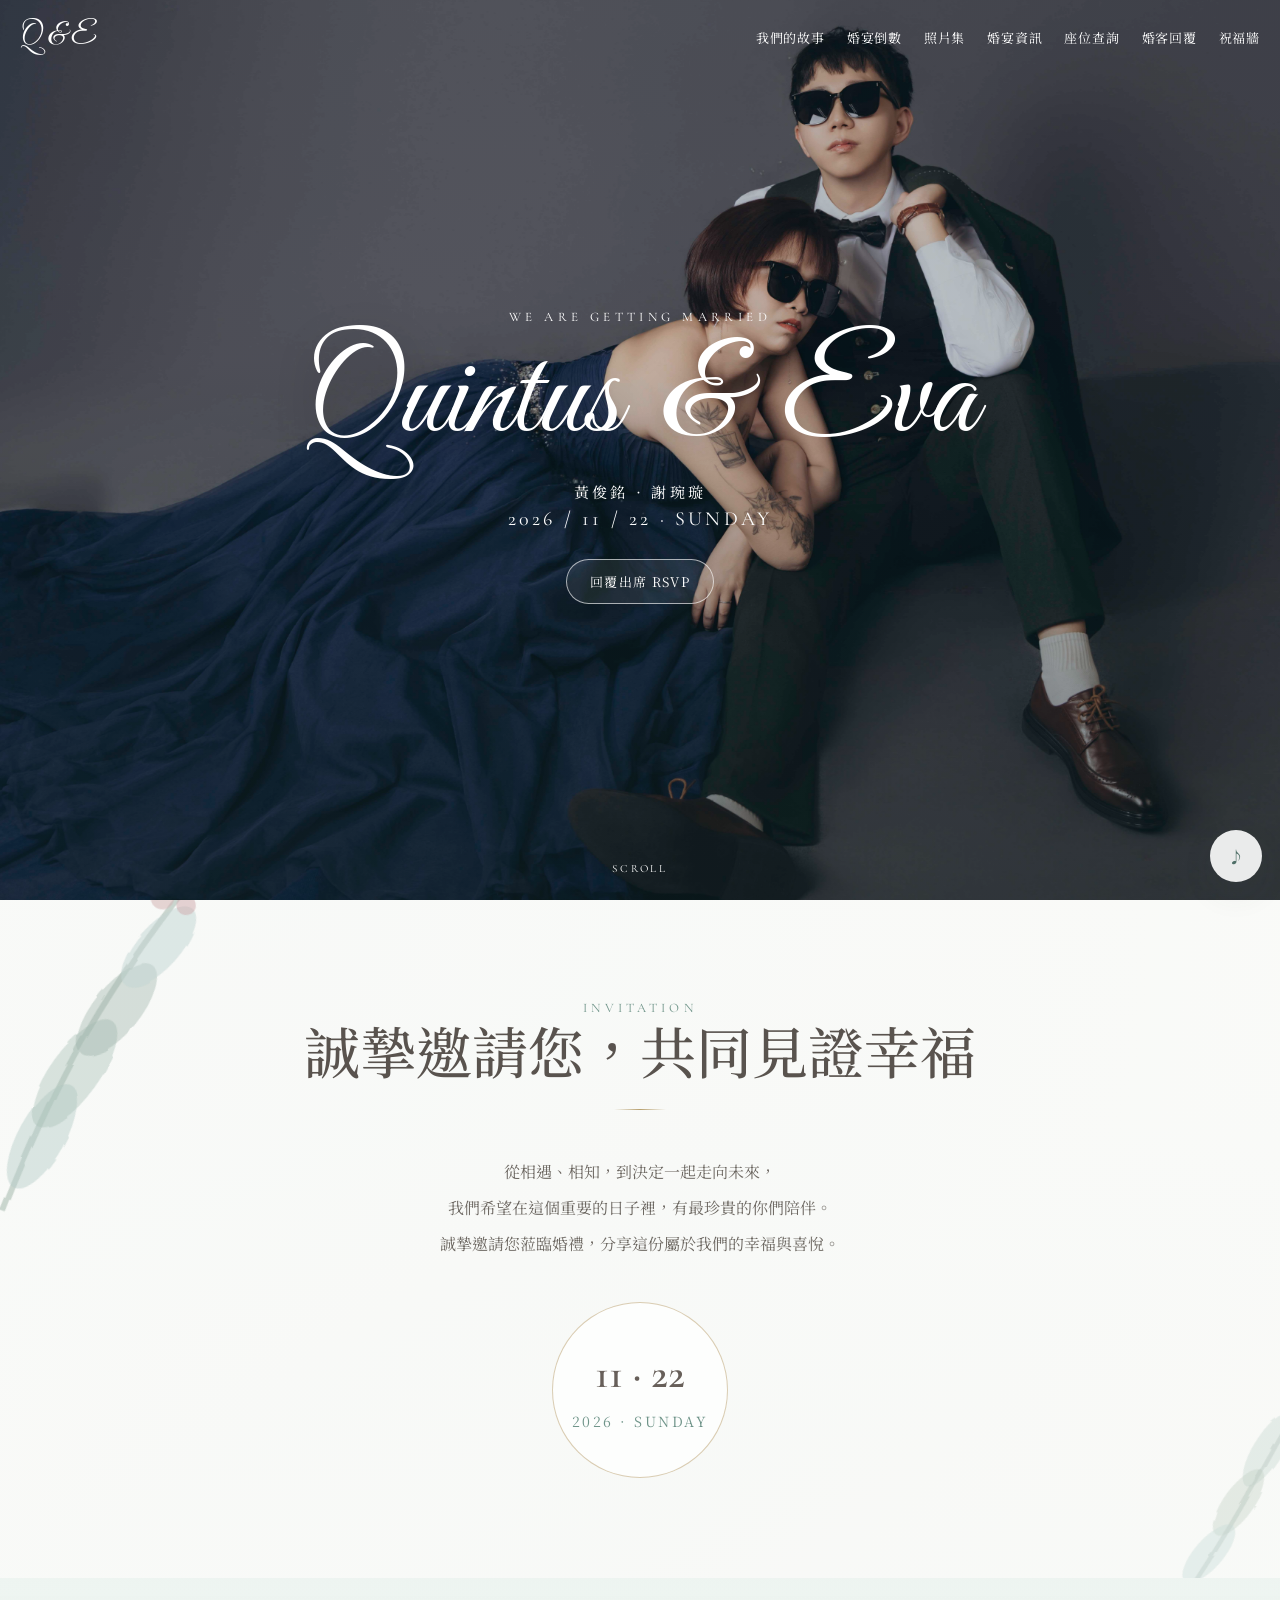
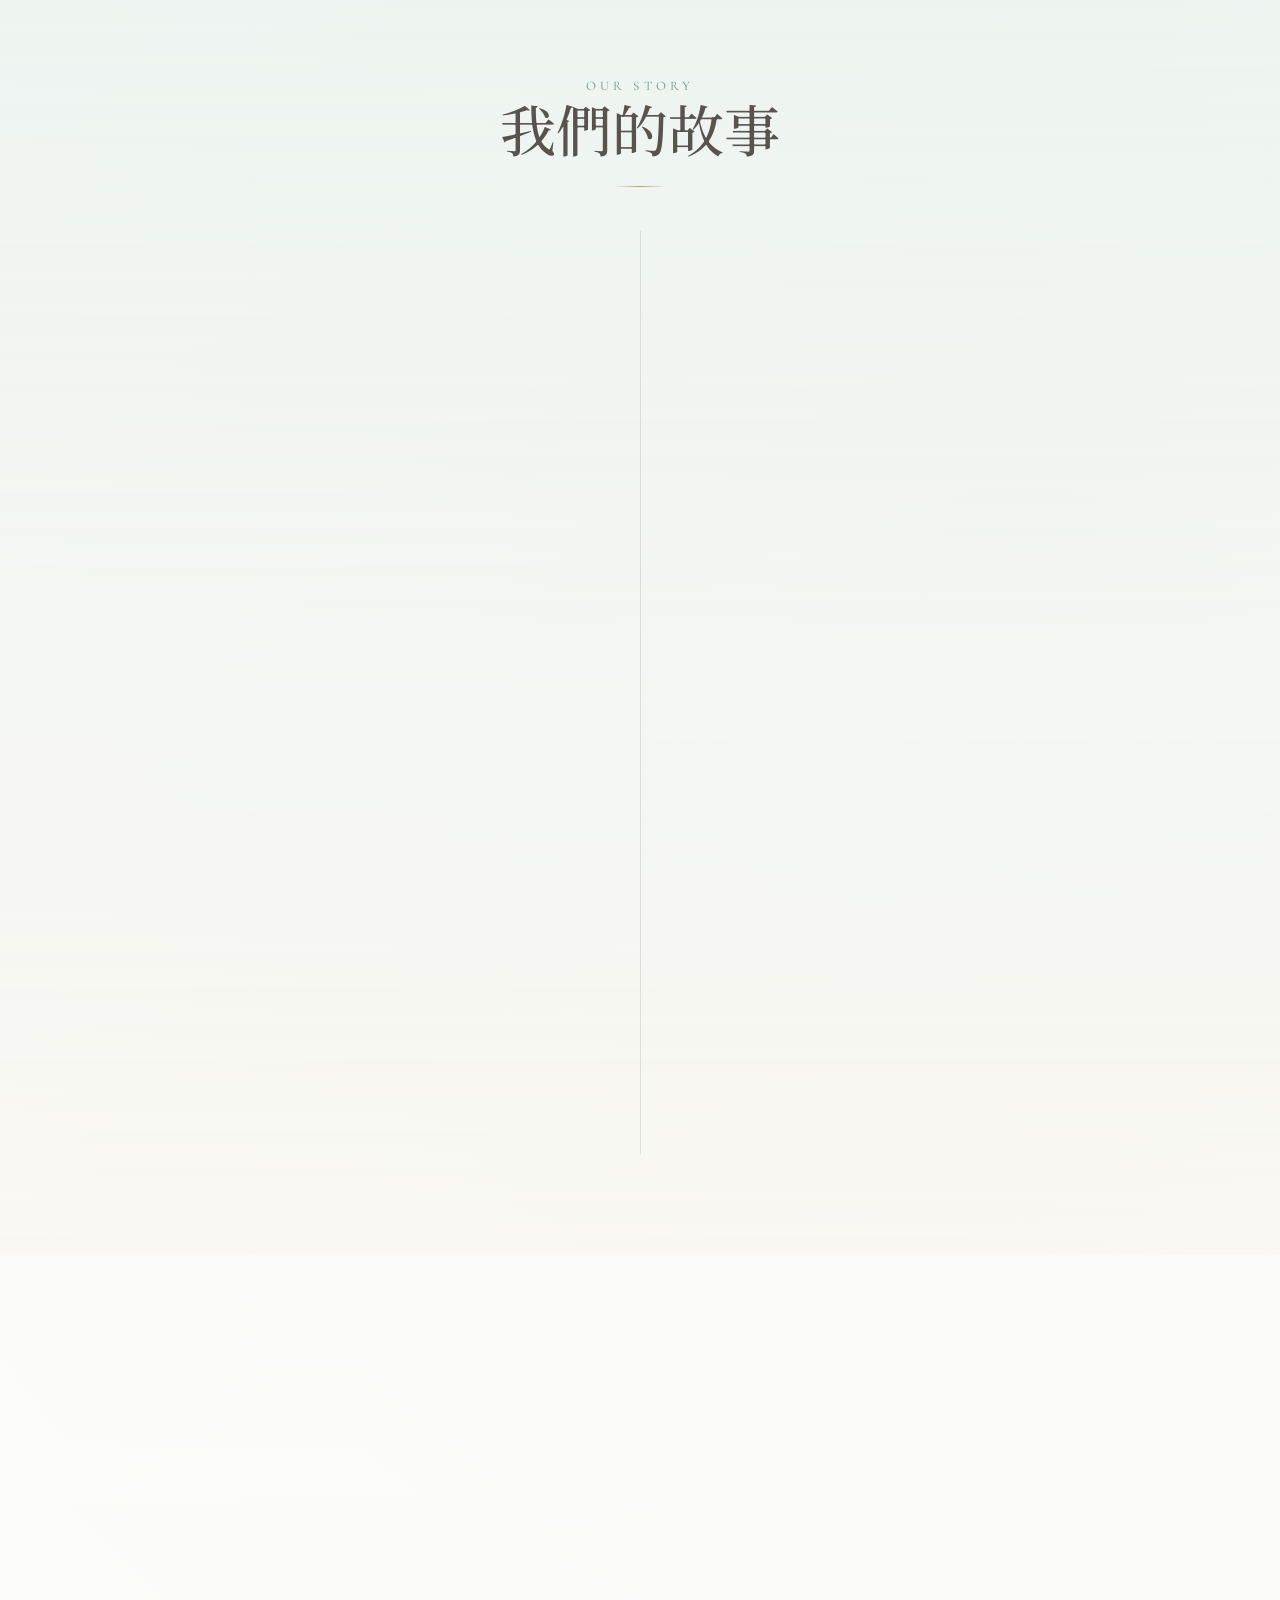
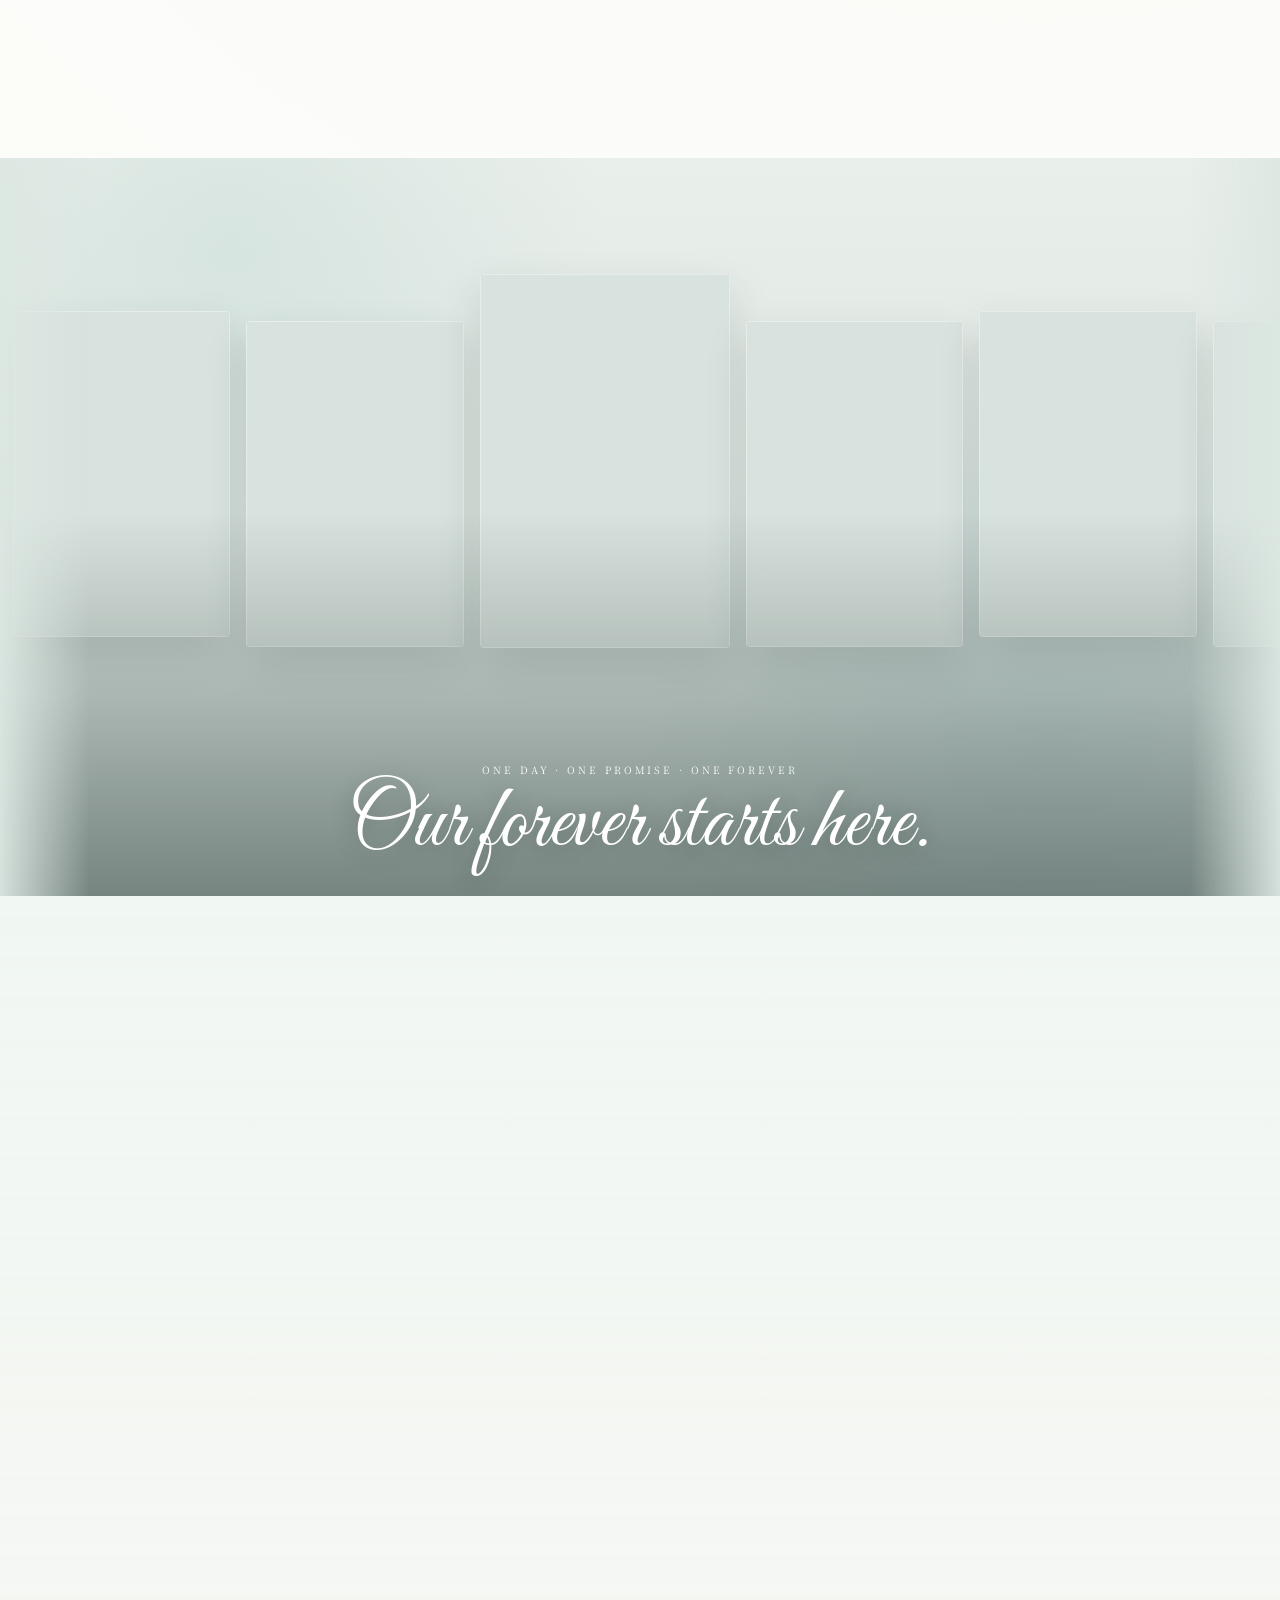
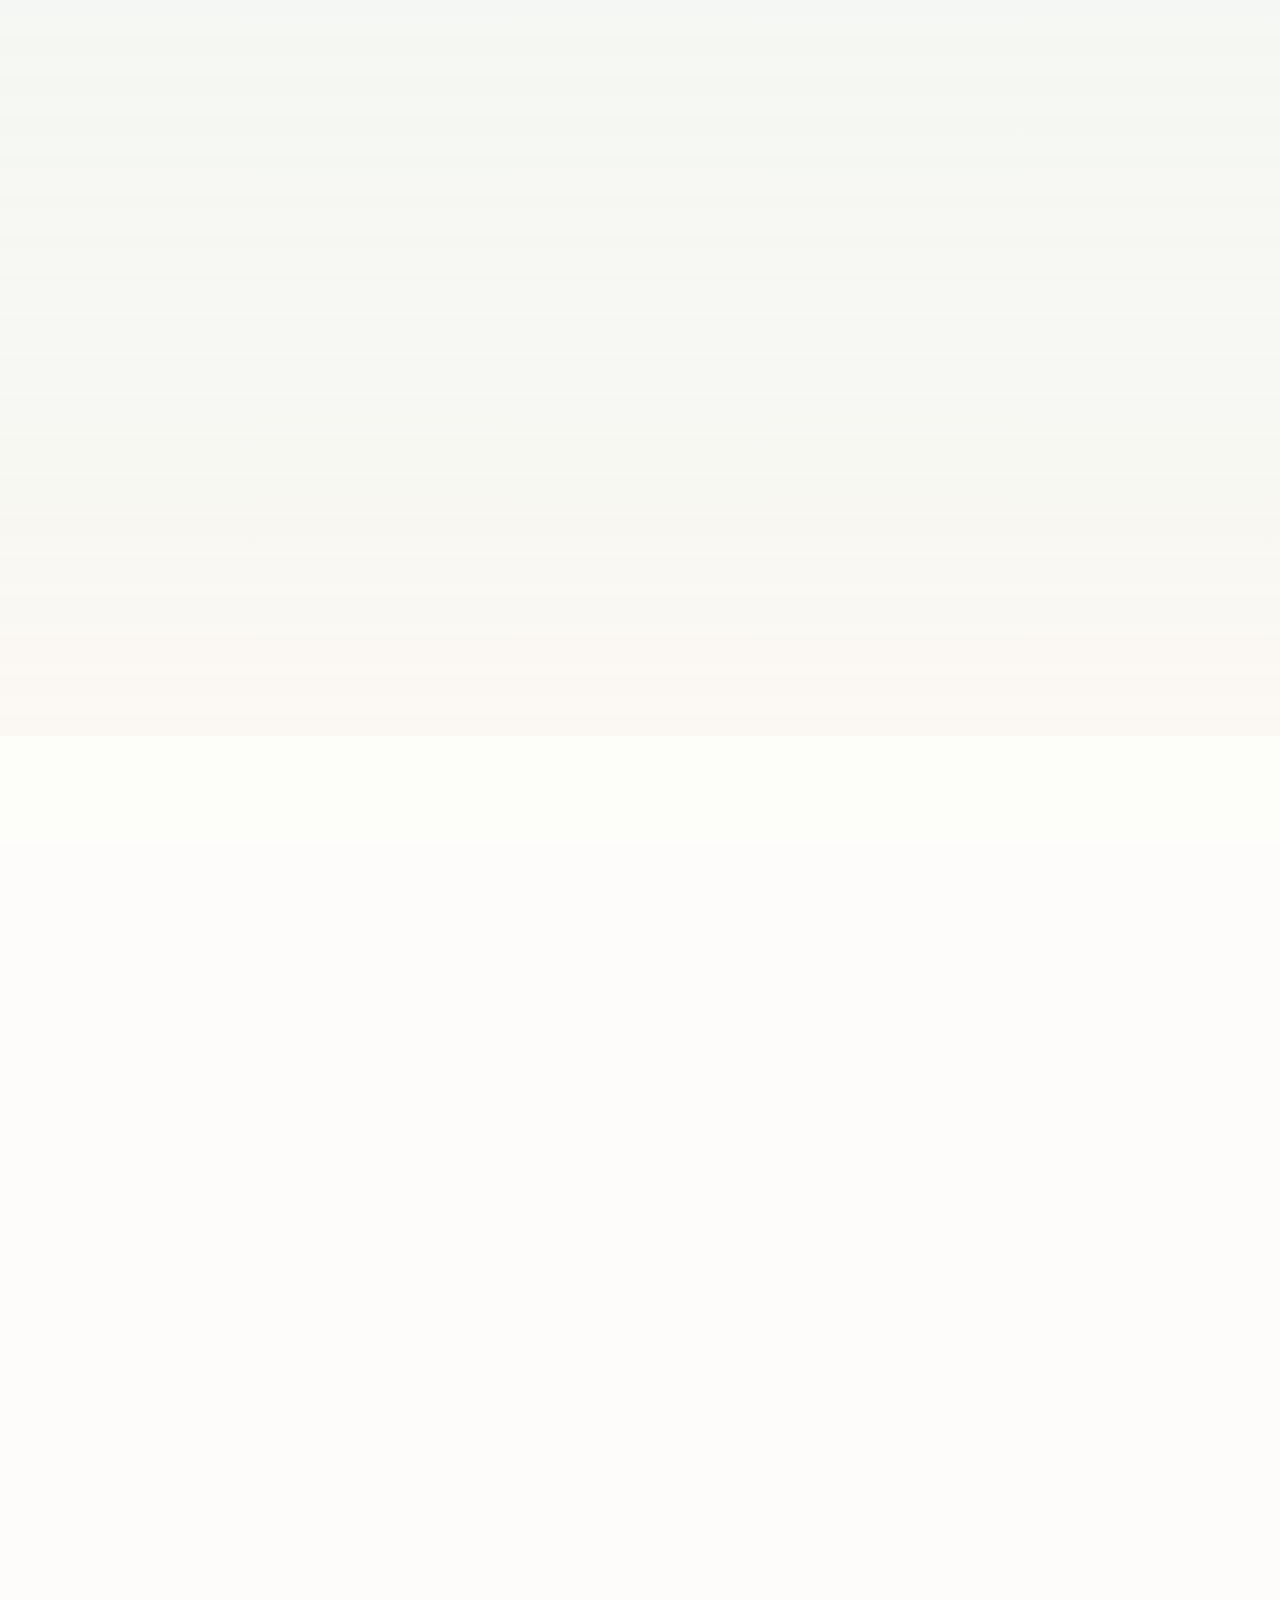
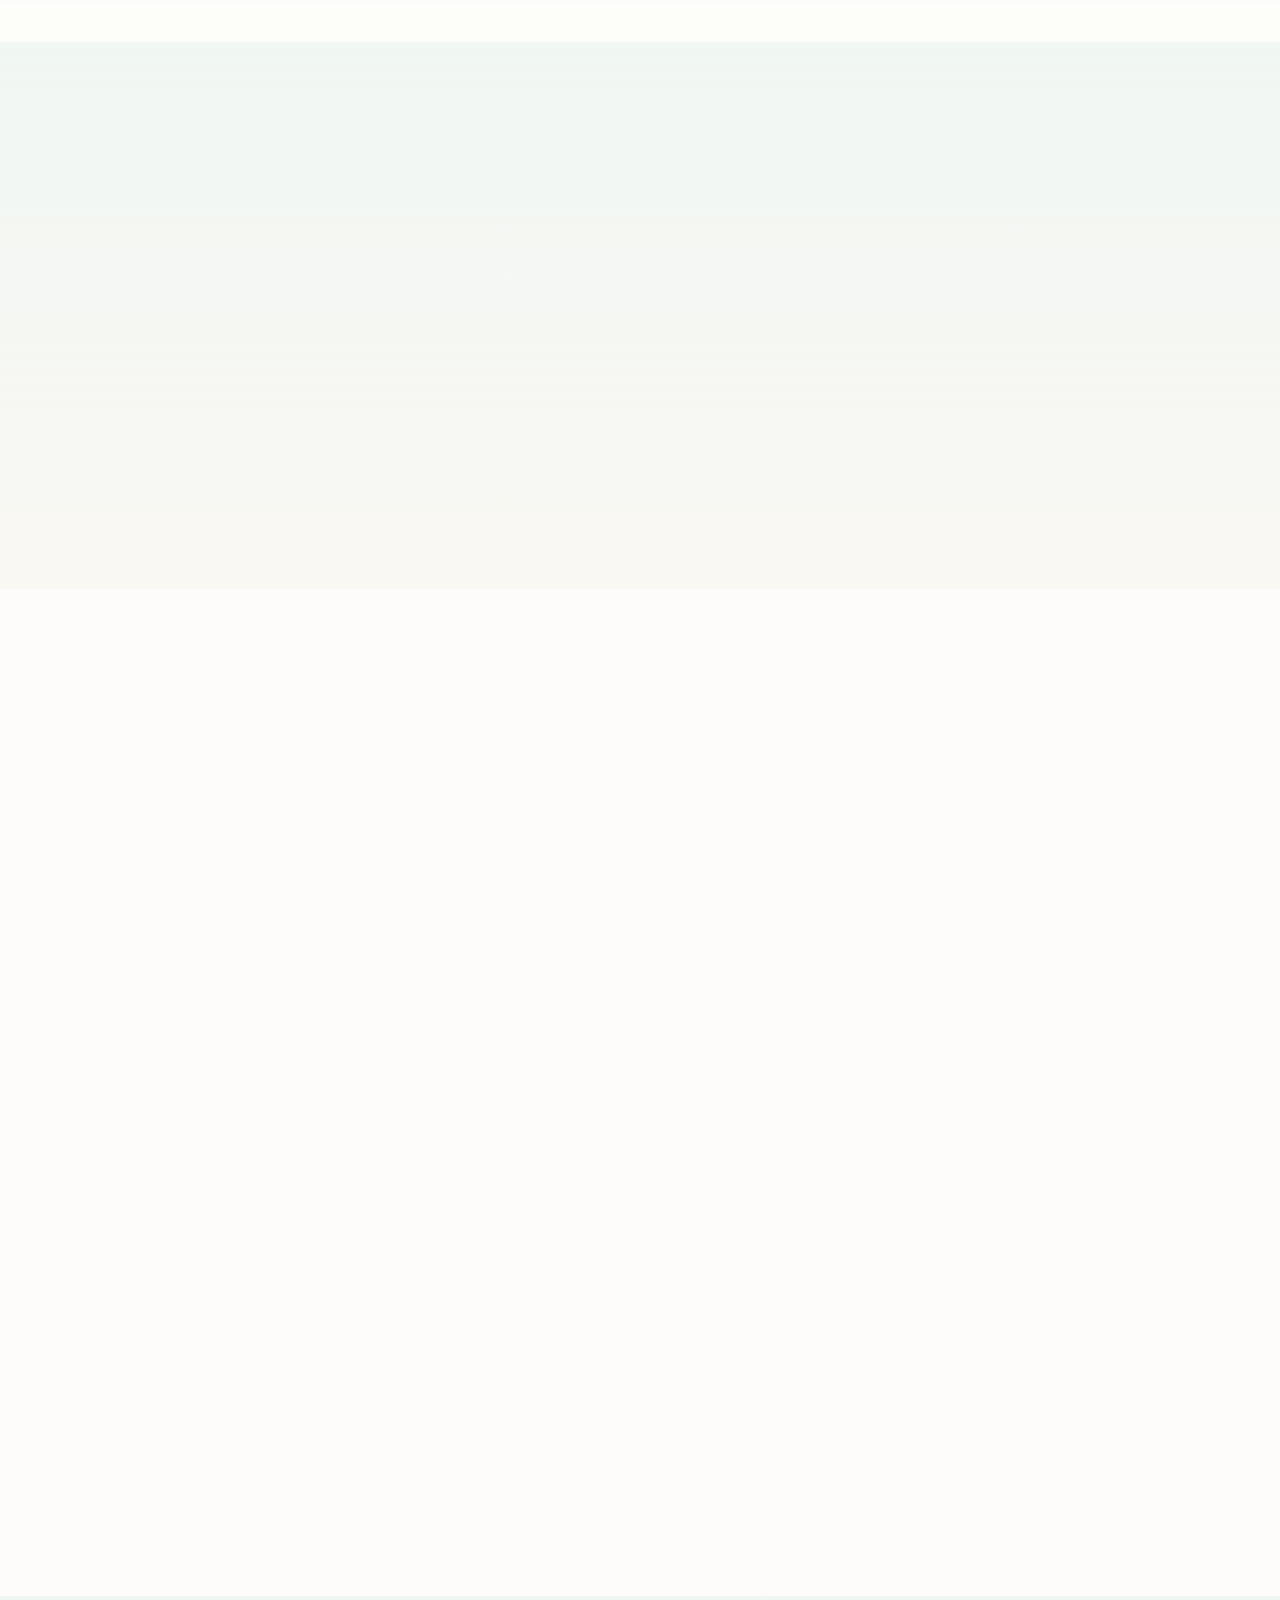
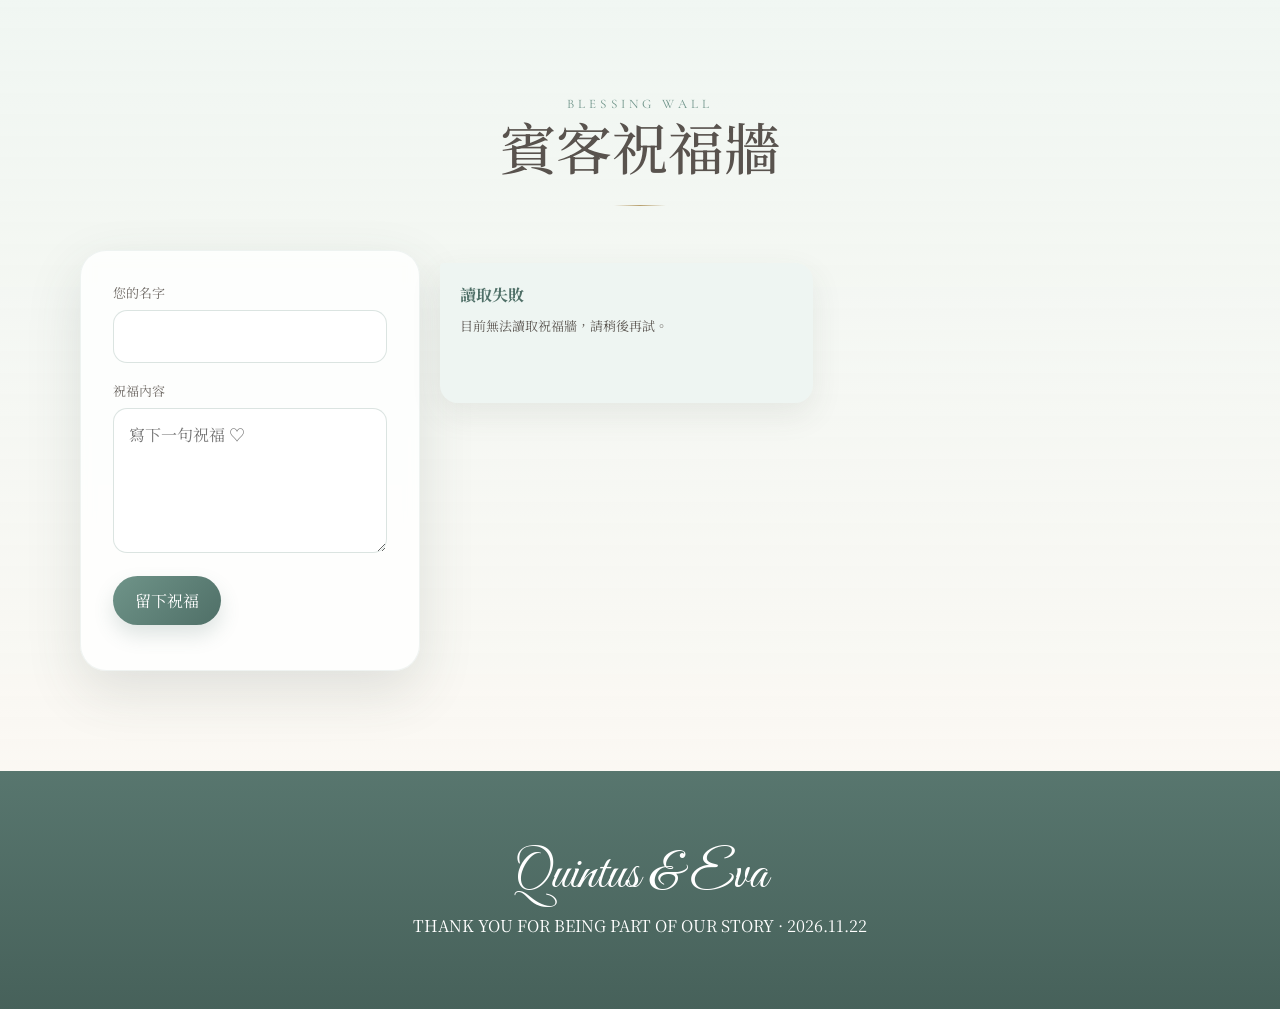
==== commit 6b415eac: "story upload" ====
--- a/index.html
+++ b/index.html
@@ -172,25 +172,31 @@
       </div>
       <div class="timeline">
         <article class="time-item reveal">
-          <div class="year">2022</div>
-          <h3>第一次相遇</h3>
-          <p>在剛剛好的時間，我們遇見了彼此。原本平凡的一天，也因此成為故事的第一頁。</p>
+          <div class="year">2013 Sep.</div>
+          <h3>The Destiny.<br>12年前，我們相遇。</h3>
+          <p>國中補習的意外收穫是有人可以陪買宵夜，假日還可以偷出去玩。地獄樂吧！</p>
         </article>
         <article class="time-item reveal">
-          <div class="year">2023</div>
-          <h3>一起收藏日常</h3>
-          <p>一起旅行、吃飯、分享生活，也開始習慣每個重要時刻都有彼此。</p>
+          <div class="year">2022 Nov.</div>
+          <h3>The Story Begins.<br>故事開始。</h3>
+          <p>這裡吃吃、那裡喝喝，偶爾再跟朋友出去玩。別人在加班，我人在大阪。</p>
         </article>
         <article class="time-item reveal">
-          <div class="year">2025</div>
-          <h3>Yes, I Do</h3>
-          <p>我們決定，把未來所有平凡的日子，變成屬於兩個人的幸福日常。</p>
+          <div class="year">2024 Apr.</div>
+          <h3>Someone proposed.<br>誰先求婚？開放觀眾自由想像！</h3>
+          <p>因為怕水所以第一次去小琉球很緊張，搞得求婚一點都沒有實感。</p>
         </article>
         <article class="time-item reveal">
-          <div class="year">2026</div>
-          <h3>Wedding Day</h3>
-          <p>而在這一天，我們想邀請最重要的你，與我們一起見證新的篇章。</p>
-        </article>
+          <div class="year">2024 Nov</div>
+          <h3>We’re Married.<br>很快就結婚了，主打一個措手不及！</h3>
+          <p>何止是朋友措手不及，我們全家都被打到黑青。</p>
+        </article>
+        <article class="time-item reveal">
+          <div class="year">2026 Nov</div>
+          <h3>Our Second Anniversary.<br>莫名其妙二週年，謝謝大家！</h3>
+          <p>沒在慶祝紀念日的人在第二年辦婚宴，可能都是浪漫害的。</p>
+        </article>
+
       </div>
     </div>
   </section>
@@ -281,51 +287,74 @@
       </div>
       <div class="ig-grid">
         <article class="ig reveal">
-          <div class="ig-photo"><img src="QE wedding dress/雙人/0031Allove0053.jpg" alt="Quintus & Eva"></div>
+          <div class="ig-photo"><img src="QE wedding dress/Story/001.jpg" alt="Quintus & Eva"></div>
           <div class="ig-meta">
-            <div class="ig-top"><span class="avatar"></span><span class="ig-user">quintus.and.eva</span></div>
+            <div class="ig-top"><span class="avatar">
+                <img src="QE wedding dress/Story/007.jpg" alt="用戶頭像">
+              </span><span class="ig-user">11Quinva22</span></div>
             <div class="ig-icons">♡ ◇ ↗</div>
-            <div class="ig-caption">把每一段平凡，都變成我們喜歡的日常。 #QuintusAndEva</div>
+            <div class="ig-caption">I potato you🫶🏻<br>
+              窩喜翻泥🫶🏻#Quinva
+            </div>
           </div>
         </article>
         <article class="ig reveal">
-          <div class="ig-photo"><img src="QE wedding dress/雙人/0036Allove0208.jpg" alt="Quintus & Eva"></div>
+          <div class="ig-photo"><img src="QE wedding dress/Story/002.jpg" alt="Quintus & Eva"></div>
           <div class="ig-meta">
-            <div class="ig-top"><span class="avatar"></span><span class="ig-user">quintus.and.eva</span></div>
+            <div class="ig-top"><span class="avatar">
+                <img src="QE wedding dress/Story/007.jpg" alt="用戶頭像">
+              </span><span class="ig-user">11Quinva22</span></div>
             <div class="ig-icons">♡ ◇ ↗</div>
-            <div class="ig-caption">一起去更多地方，也一起回到同一個家。 #OurStory</div>
+            <div class="ig-caption">Wicked!<br>
+              不會拍照，這是學生教我們的動作。#Quinva
+            </div>
           </div>
         </article>
         <article class="ig reveal">
-          <div class="ig-photo"><img src="QE wedding dress/雙人/0051Allove0147.jpg" alt="Quintus & Eva"></div>
+          <div class="ig-photo"><img src="QE wedding dress/Story/003.jpg" alt="Quintus & Eva"></div>
           <div class="ig-meta">
-            <div class="ig-top"><span class="avatar"></span><span class="ig-user">quintus.and.eva</span></div>
+            <div class="ig-top"><span class="avatar">
+                <img src="QE wedding dress/Story/007.jpg" alt="用戶頭像">
+              </span><span class="ig-user">11Quinva22</span></div>
             <div class="ig-icons">♡ ◇ ↗</div>
-            <div class="ig-caption">Save the date. 2026.11.22 #WeddingDay</div>
+            <div class="ig-caption">Geez, this woman can even lift her man.<br>
+              這女人一看就是要把未婚夫地球上投，男人失去攻擊能力。#Quinva
+            </div>
           </div>
         </article>
         <article class="ig reveal">
-          <div class="ig-photo"><img src="QE wedding dress/雙人/0057Allove0205.jpg" alt="Quintus & Eva"></div>
+          <div class="ig-photo"><img src="QE wedding dress/Story/004.jpg" alt="Quintus & Eva"></div>
           <div class="ig-meta">
-            <div class="ig-top"><span class="avatar"></span><span class="ig-user">quintus.and.eva</span></div>
+            <div class="ig-top"><span class="avatar">
+                <img src="QE wedding dress/Story/007.jpg" alt="用戶頭像">
+              </span><span class="ig-user">11Quinva22</span></div>
             <div class="ig-icons">♡ ◇ ↗</div>
-            <div class="ig-caption">那些笑得最自然的瞬間，是我們最喜歡的照片。</div>
+            <div class="ig-caption">Luuuuuv you baby kitty.<br>
+              逼逼逼、愛心貓咪電波！#Quinva
+            </div>
           </div>
         </article>
         <article class="ig reveal">
-          <div class="ig-photo"><img src="QE wedding dress/雙人/0067Allove0038.jpg" alt="Quintus & Eva"></div>
+          <div class="ig-photo"><img src="QE wedding dress/Story/005.jpg" alt="Quintus & Eva"></div>
           <div class="ig-meta">
-            <div class="ig-top"><span class="avatar"></span><span class="ig-user">quintus.and.eva</span></div>
+            <div class="ig-top"><span class="avatar">
+                <img src="QE wedding dress/Story/007.jpg" alt="用戶頭像">
+              </span><span class="ig-user">11Quinva22</span></div>
             <div class="ig-icons">♡ ◇ ↗</div>
-            <div class="ig-caption">Forever sounds pretty good with you.</div>
+            <div class="ig-caption">If life gives you lemons, you hit them back with hula hoops.<br>
+              生活很苦，所以通勤的時候可以用呼拉圈隔離苦味。#Quinva
+            </div>
           </div>
         </article>
         <article class="ig reveal">
-          <div class="ig-photo"><img src="QE wedding dress/雙人/0074Allove0088.jpg" alt="Quintus & Eva"></div>
+          <div class="ig-photo"><img src="QE wedding dress/Story/006.jpg" alt="Quintus & Eva"></div>
           <div class="ig-meta">
-            <div class="ig-top"><span class="avatar"></span><span class="ig-user">quintus.and.eva</span></div>
+            <div class="ig-top"><span class="avatar">
+                <img src="QE wedding dress/Story/007.jpg" alt="用戶頭像">
+              </span><span class="ig-user">11Quinva22</span></div>
             <div class="ig-icons">♡ ◇ ↗</div>
-            <div class="ig-caption">距離婚禮，又更近了一點。 #AlmostThere</div>
+            <div class="ig-caption">Not considering it as a failure. It’s a special honeymoon TBH.<br>
+              澳打變成蜜月旅行某種程度上也是啵棒的喔！#Quinva</div>
           </div>
         </article>
       </div>
--- a/style.css
+++ b/style.css
@@ -1378,4 +1378,23 @@
         transition-duration: .001ms !important;
         scroll-behavior: auto !important;
     }
+}
+
+.avatar {
+    display: inline-block;
+    width: 48px;
+    /* 頭像寬度 */
+    height: 48px;
+    /* 頭像高度 */
+    border-radius: 50%;
+    /* 裁切成正圓形 */
+    overflow: hidden;
+    /* 隱藏超出圓圈的部分 */
+}
+
+.avatar img {
+    width: 100%;
+    height: 100%;
+    object-fit: cover;
+    /* 防止圖片變形，自動填滿裁切 */
 }
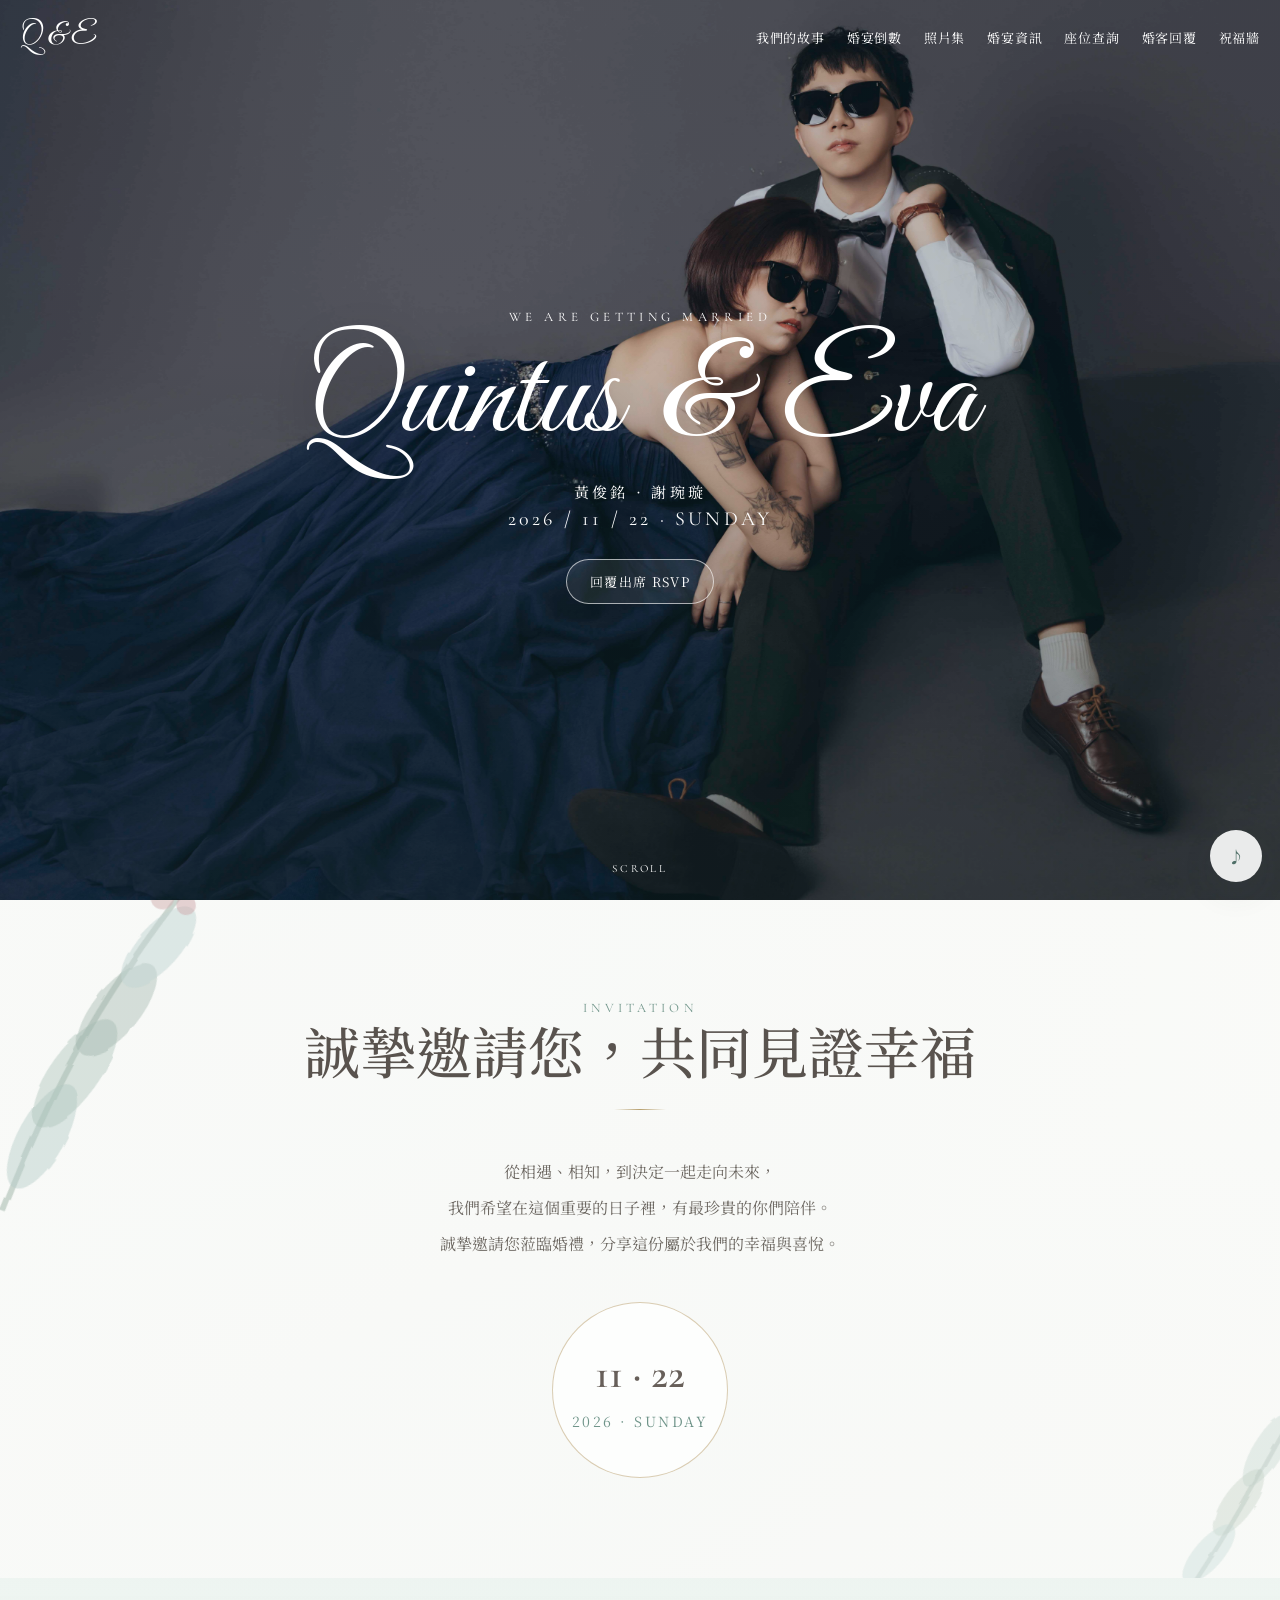
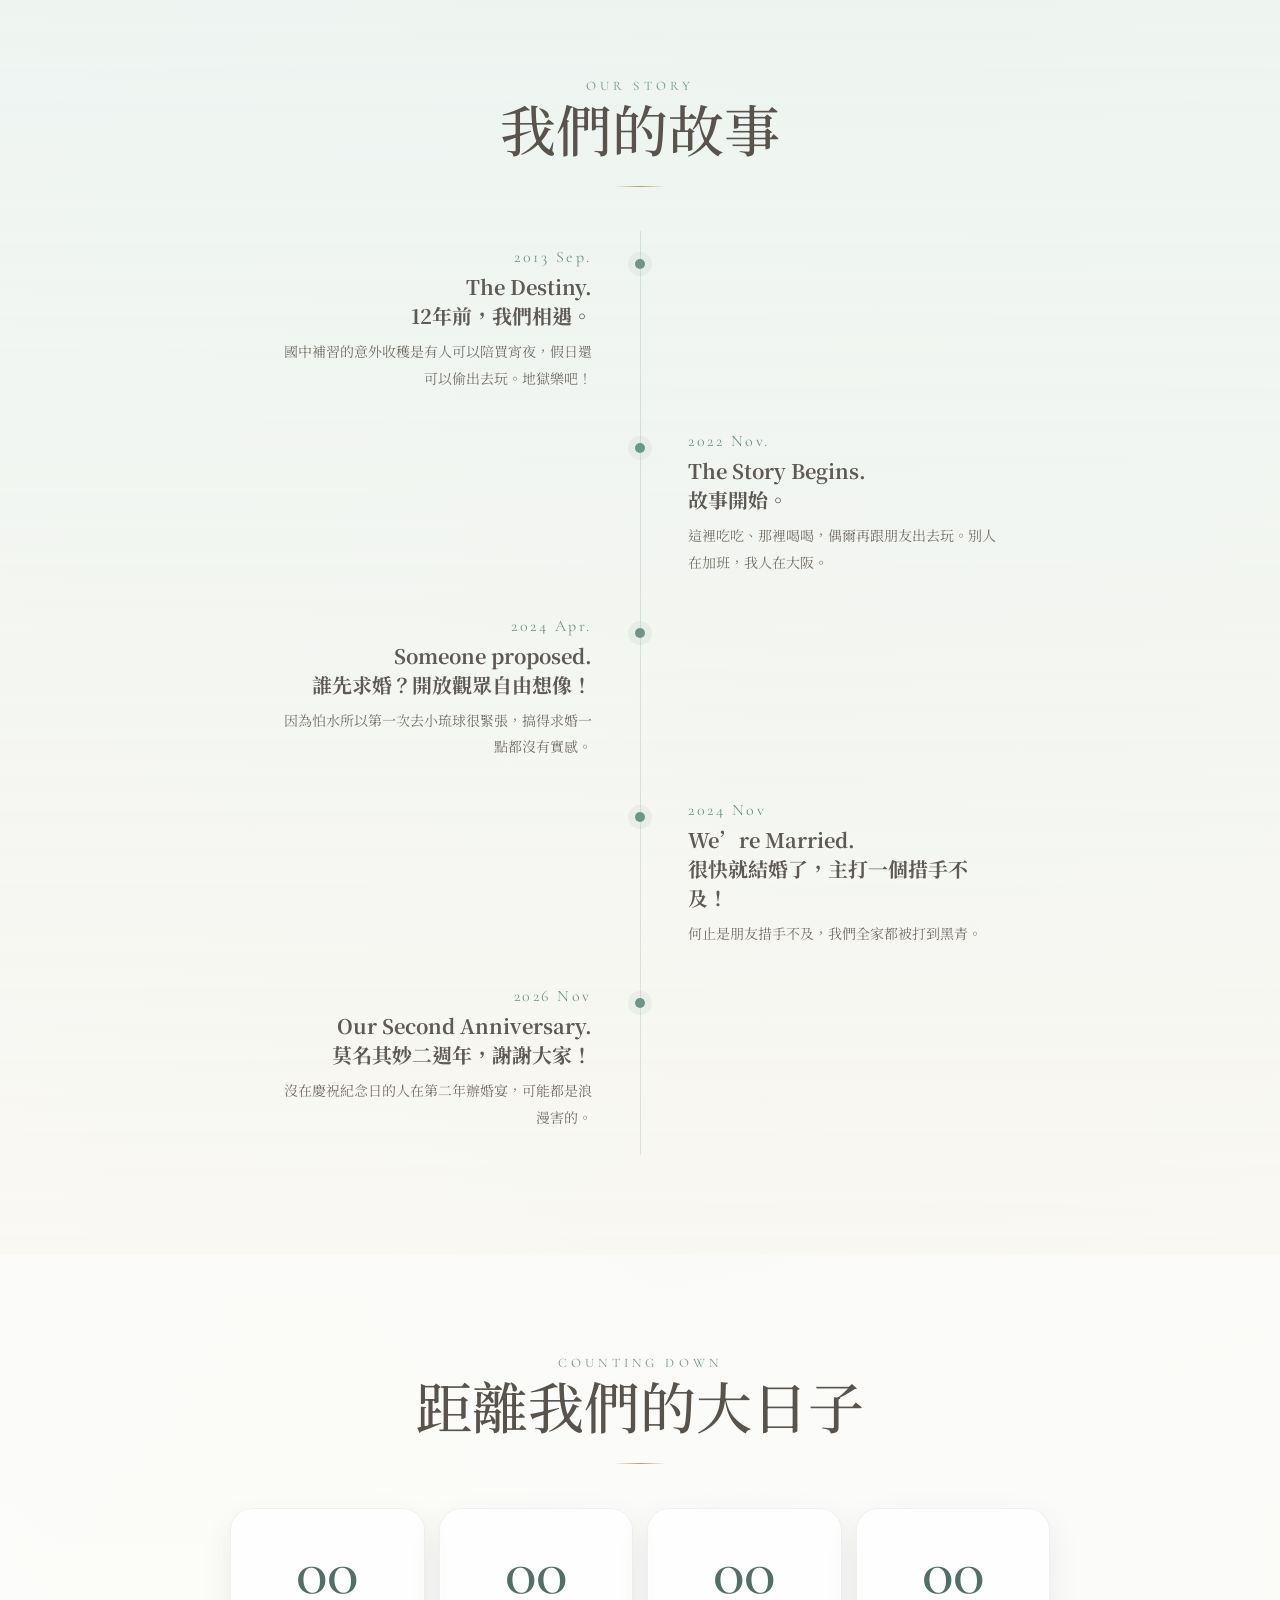
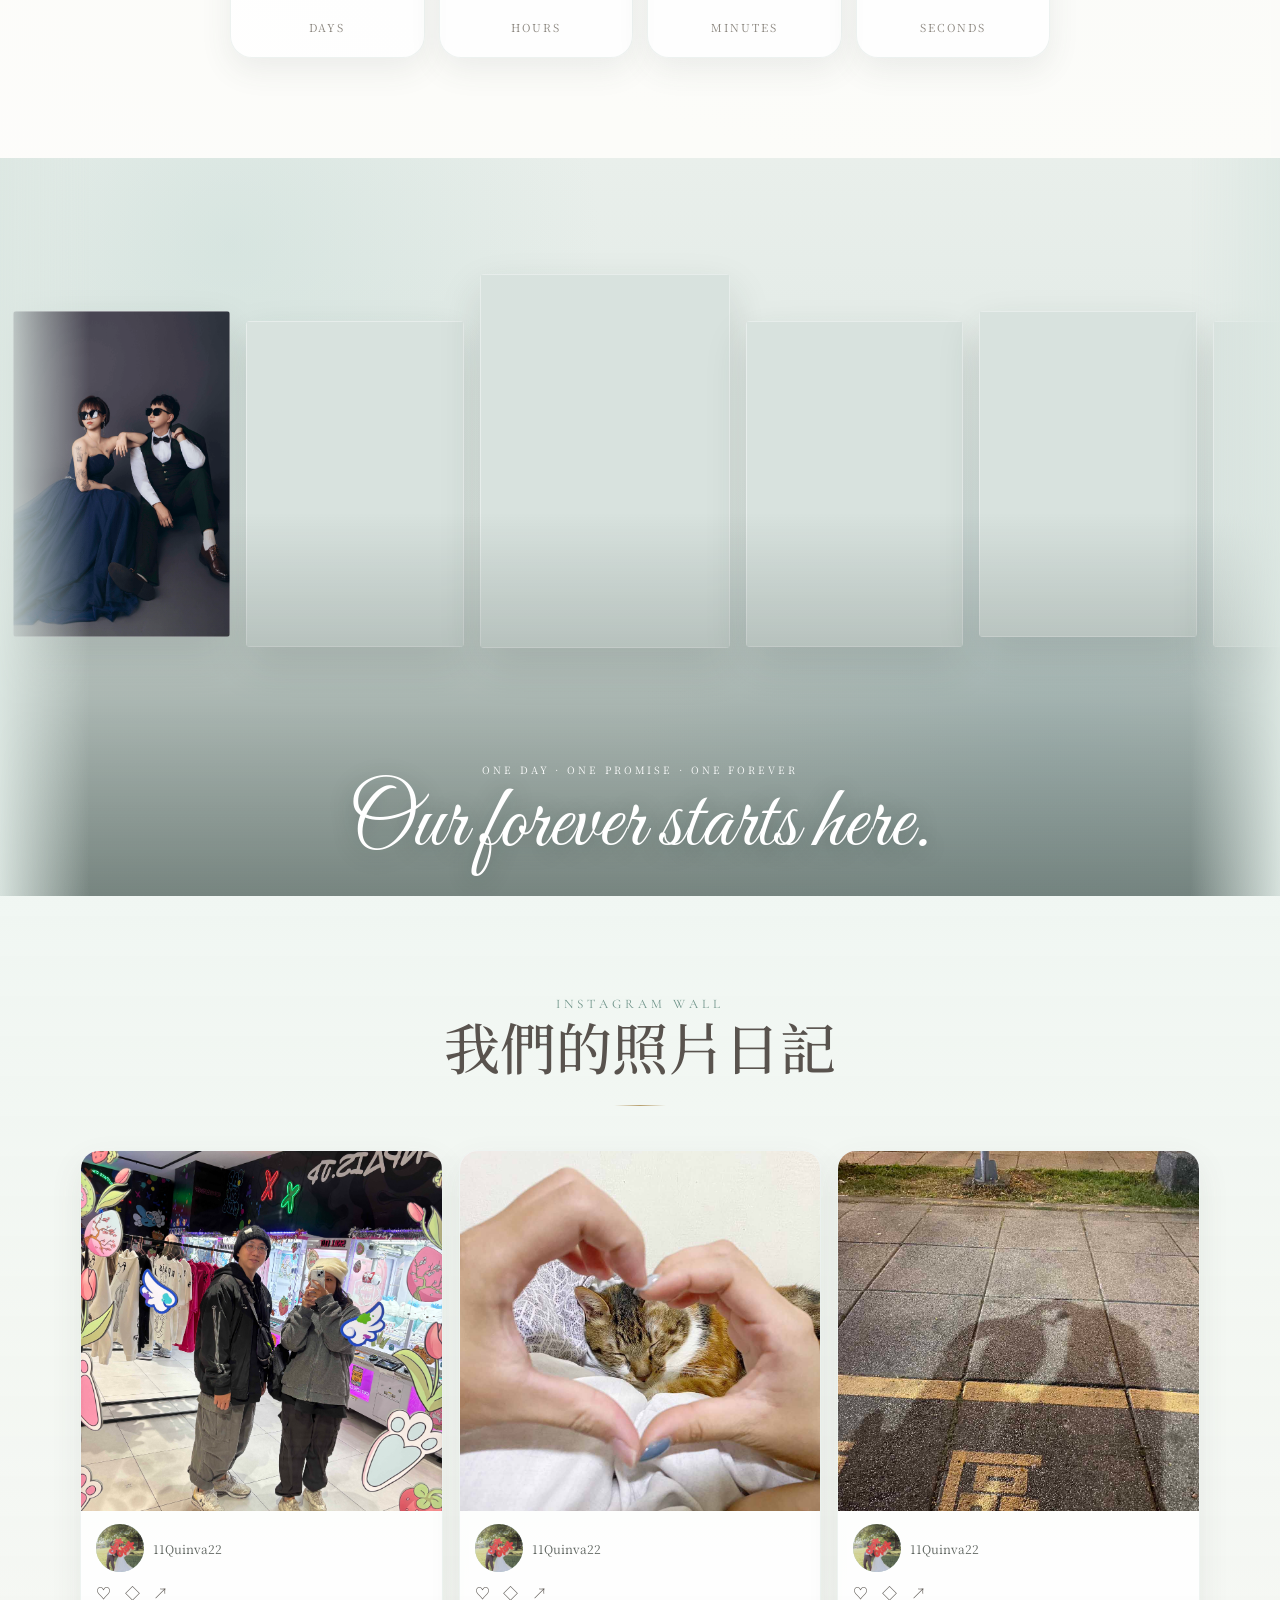
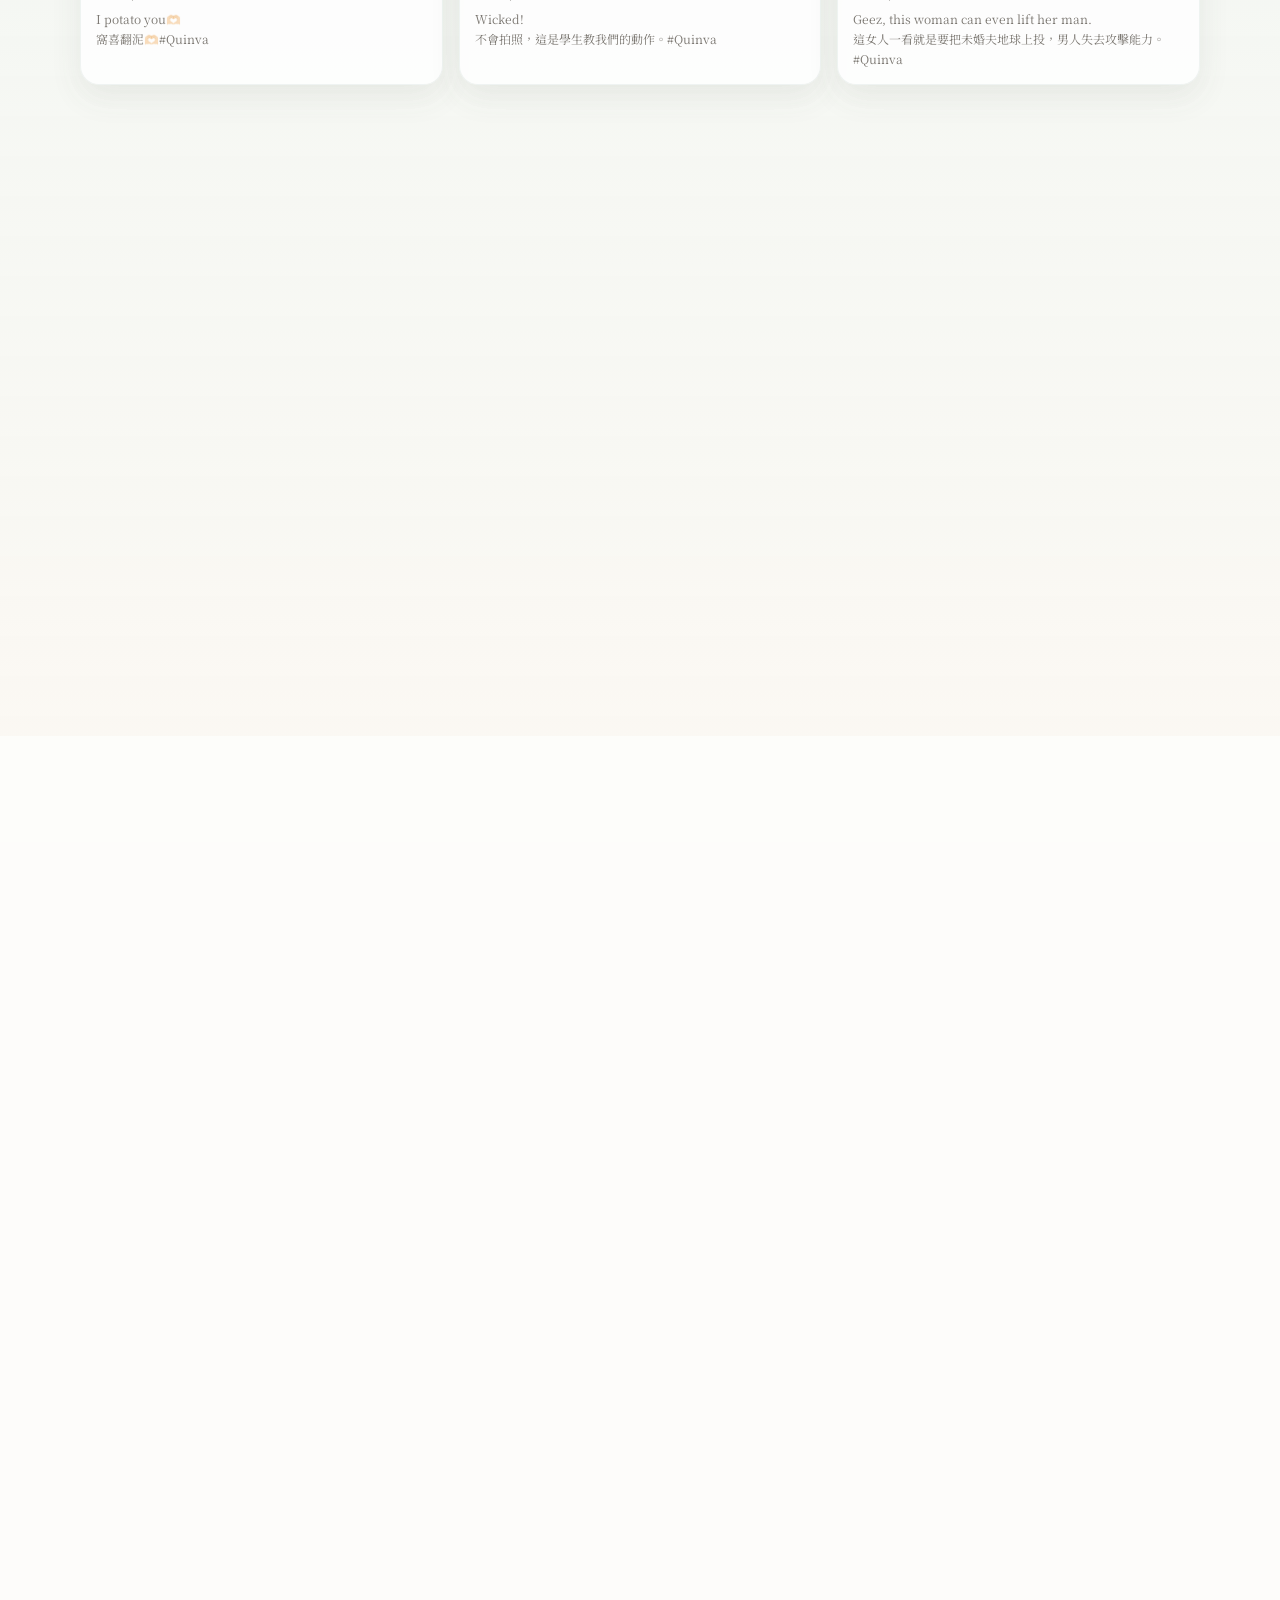
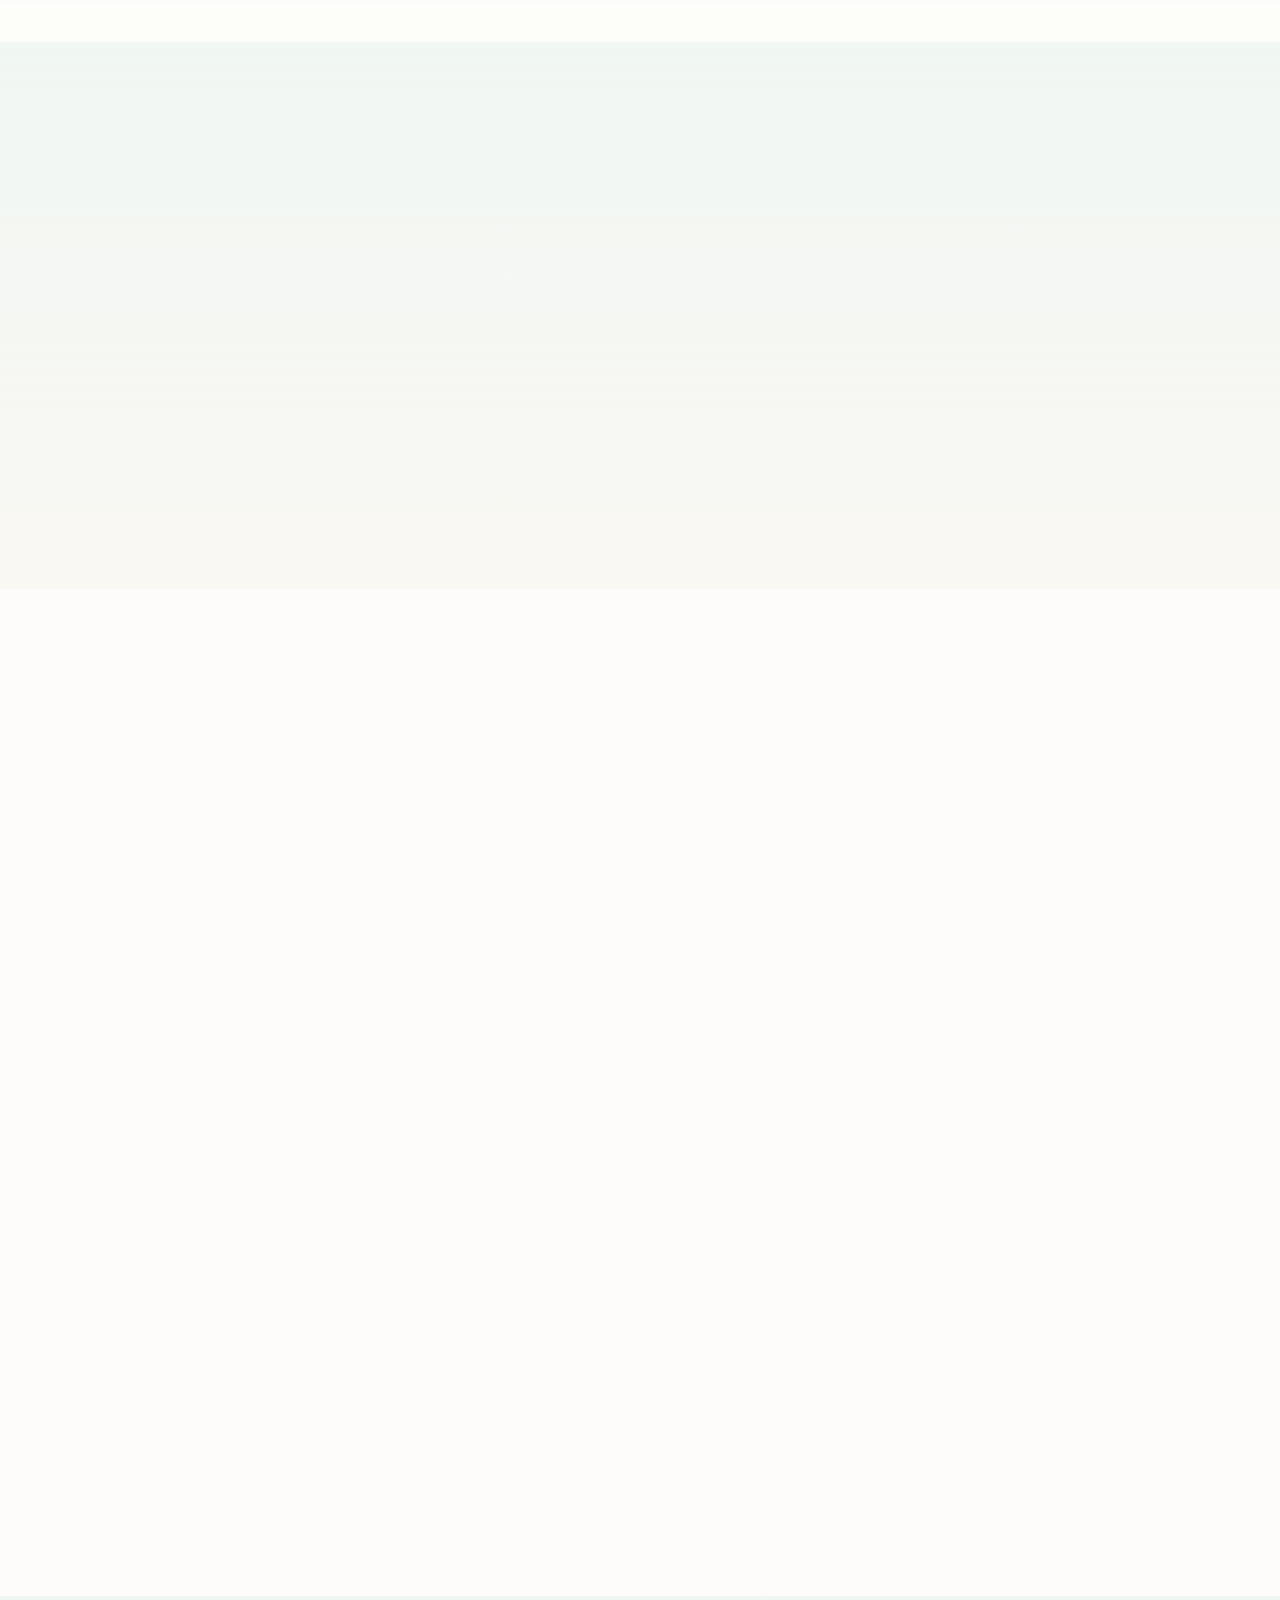
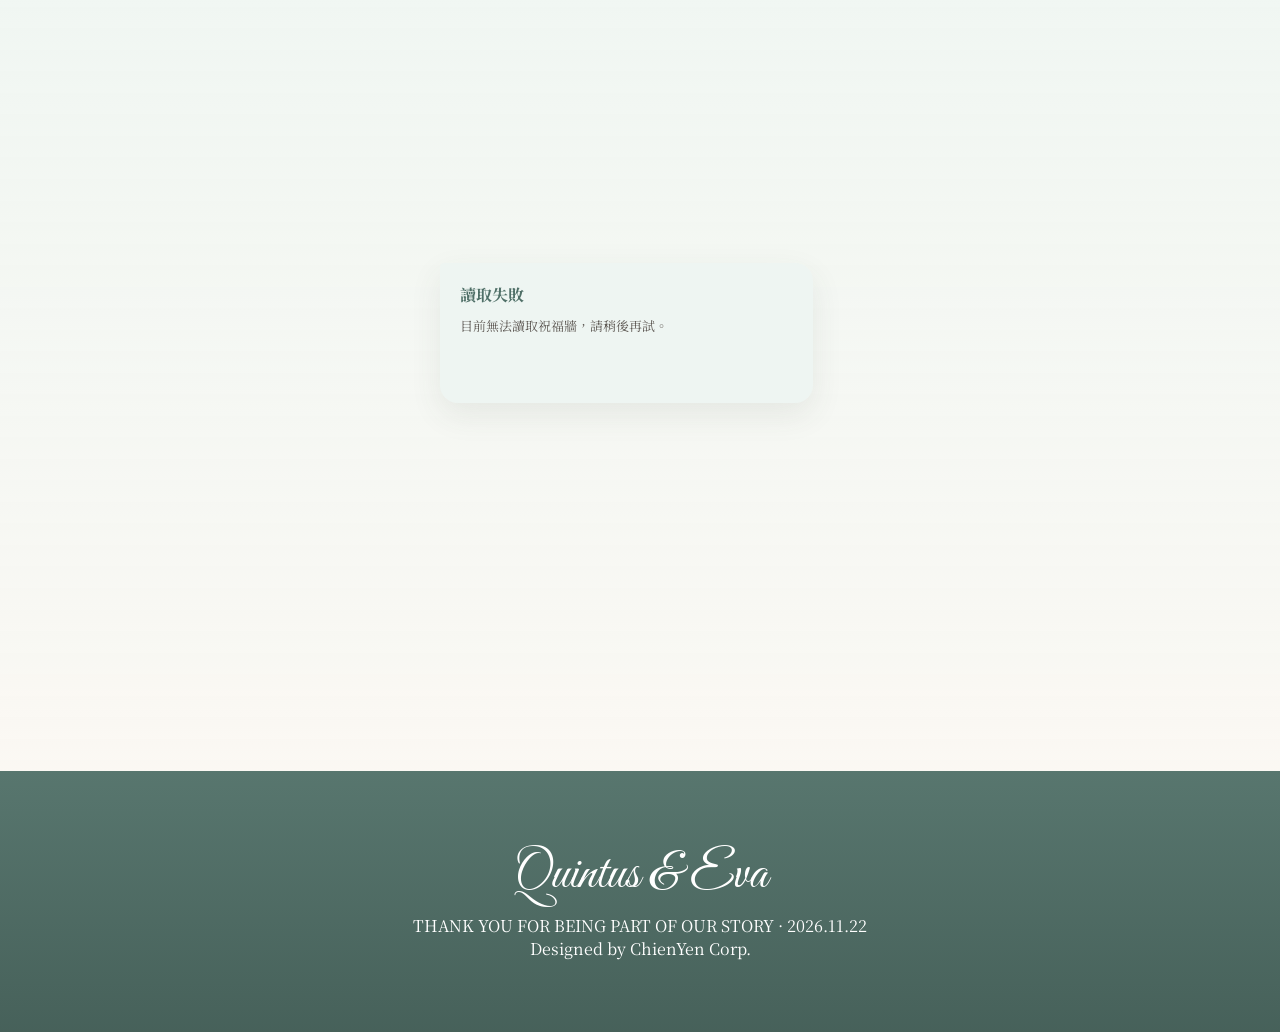
==== commit e624fefa: "edit bg music" ====
--- a/index.html
+++ b/index.html
@@ -508,10 +508,11 @@
   <footer>
     <p class="footer-name">Quintus & Eva</p>
     <p>THANK YOU FOR BEING PART OF OUR STORY · 2026.11.22</p>
+    <p>Designed by ChienYen Corp.</p>
   </footer>
 
   <audio id="bgMusic" loop preload="auto">
-    <source src="./Hand%20in%20Hand.mp3" type="audio/mpeg">
+    <source src="BG MUSIC.mp3" type="audio/mpeg">
   </audio>
   <button class="music" id="musicBtn" aria-label="播放或暫停背景音樂">♪</button>
 
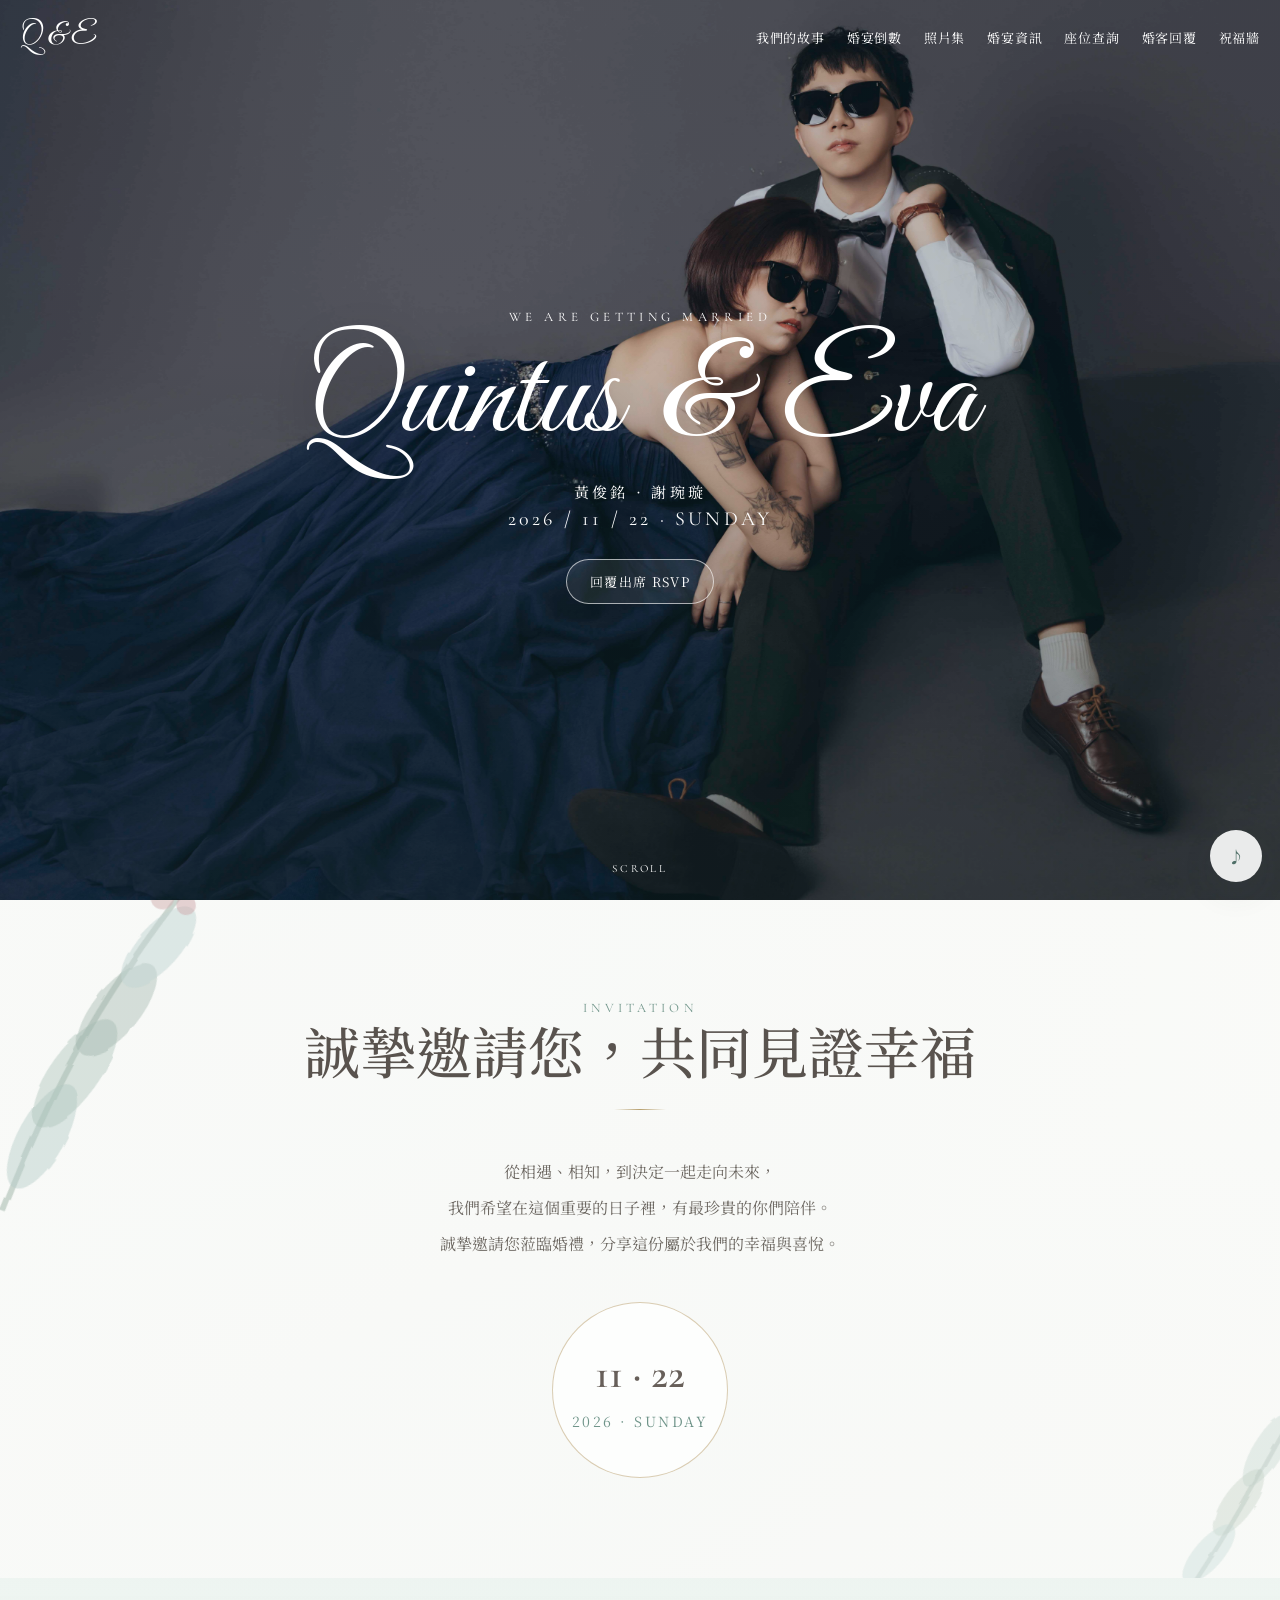
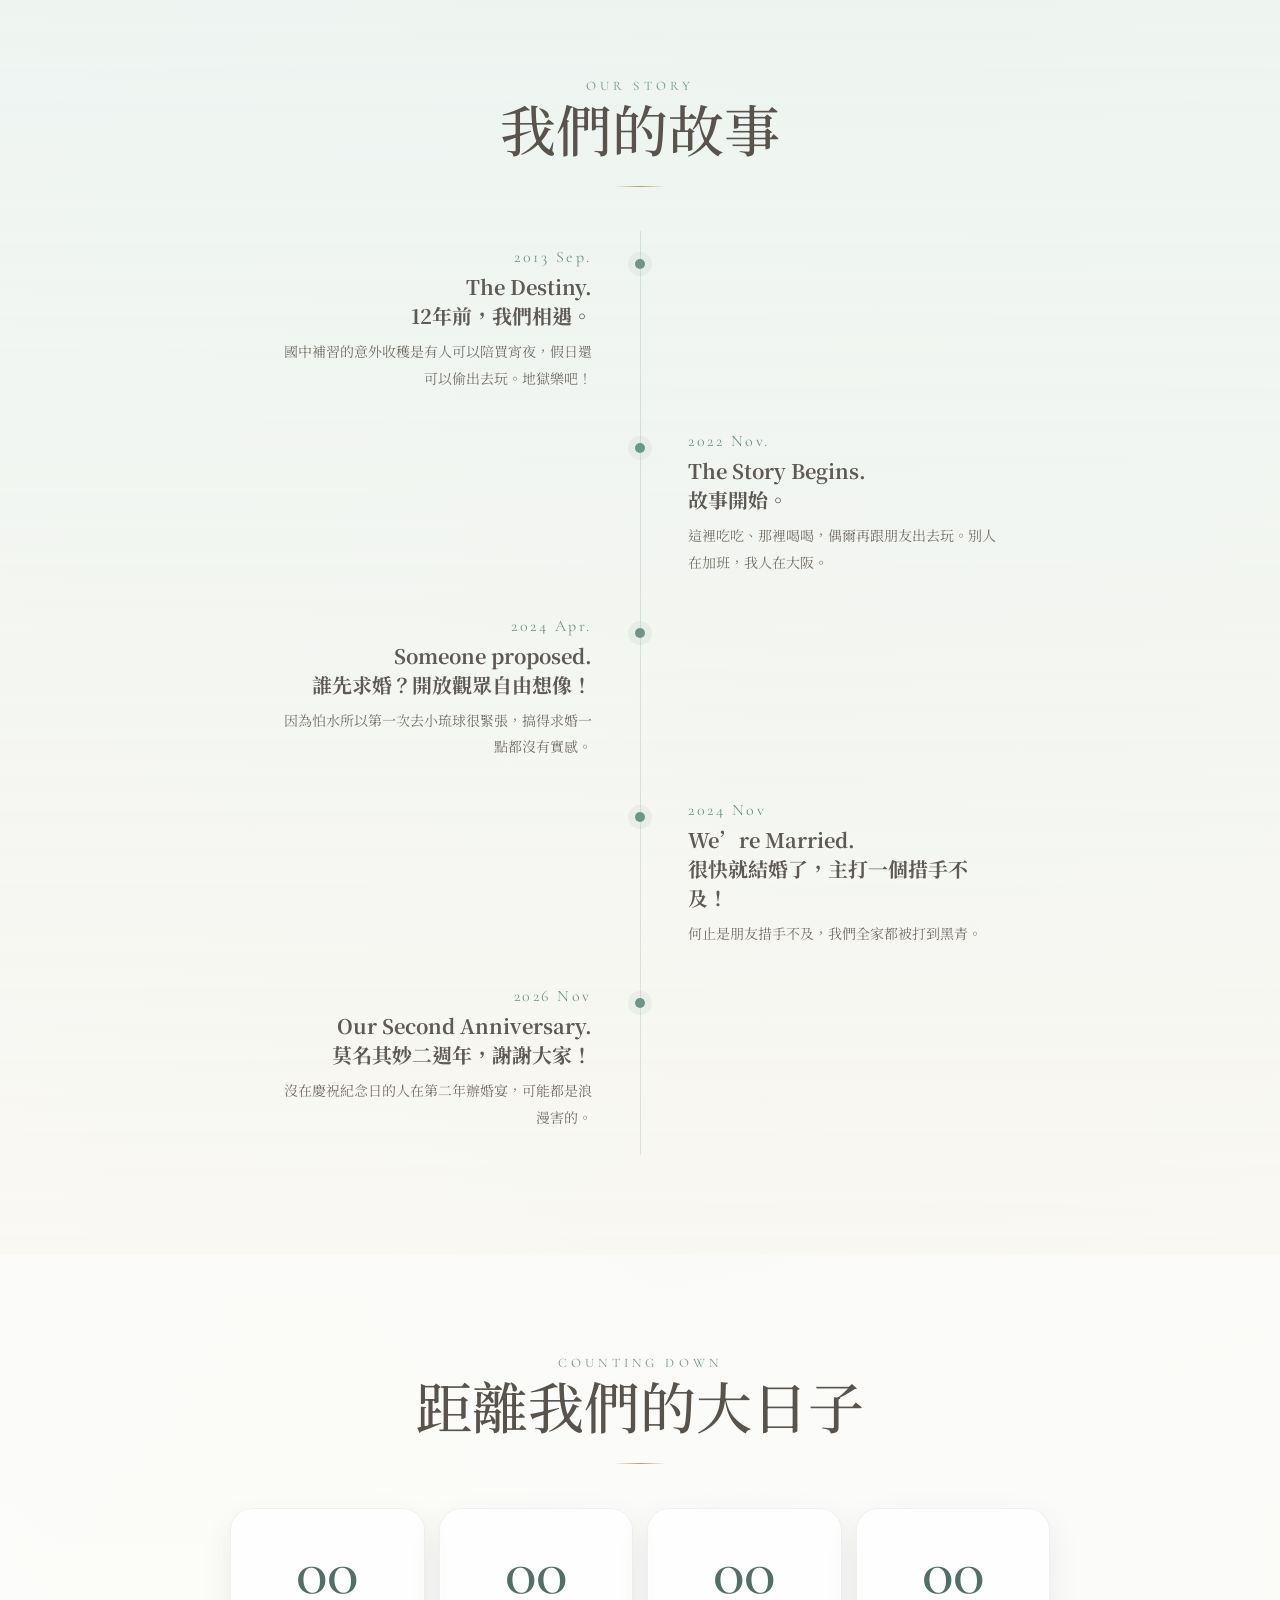
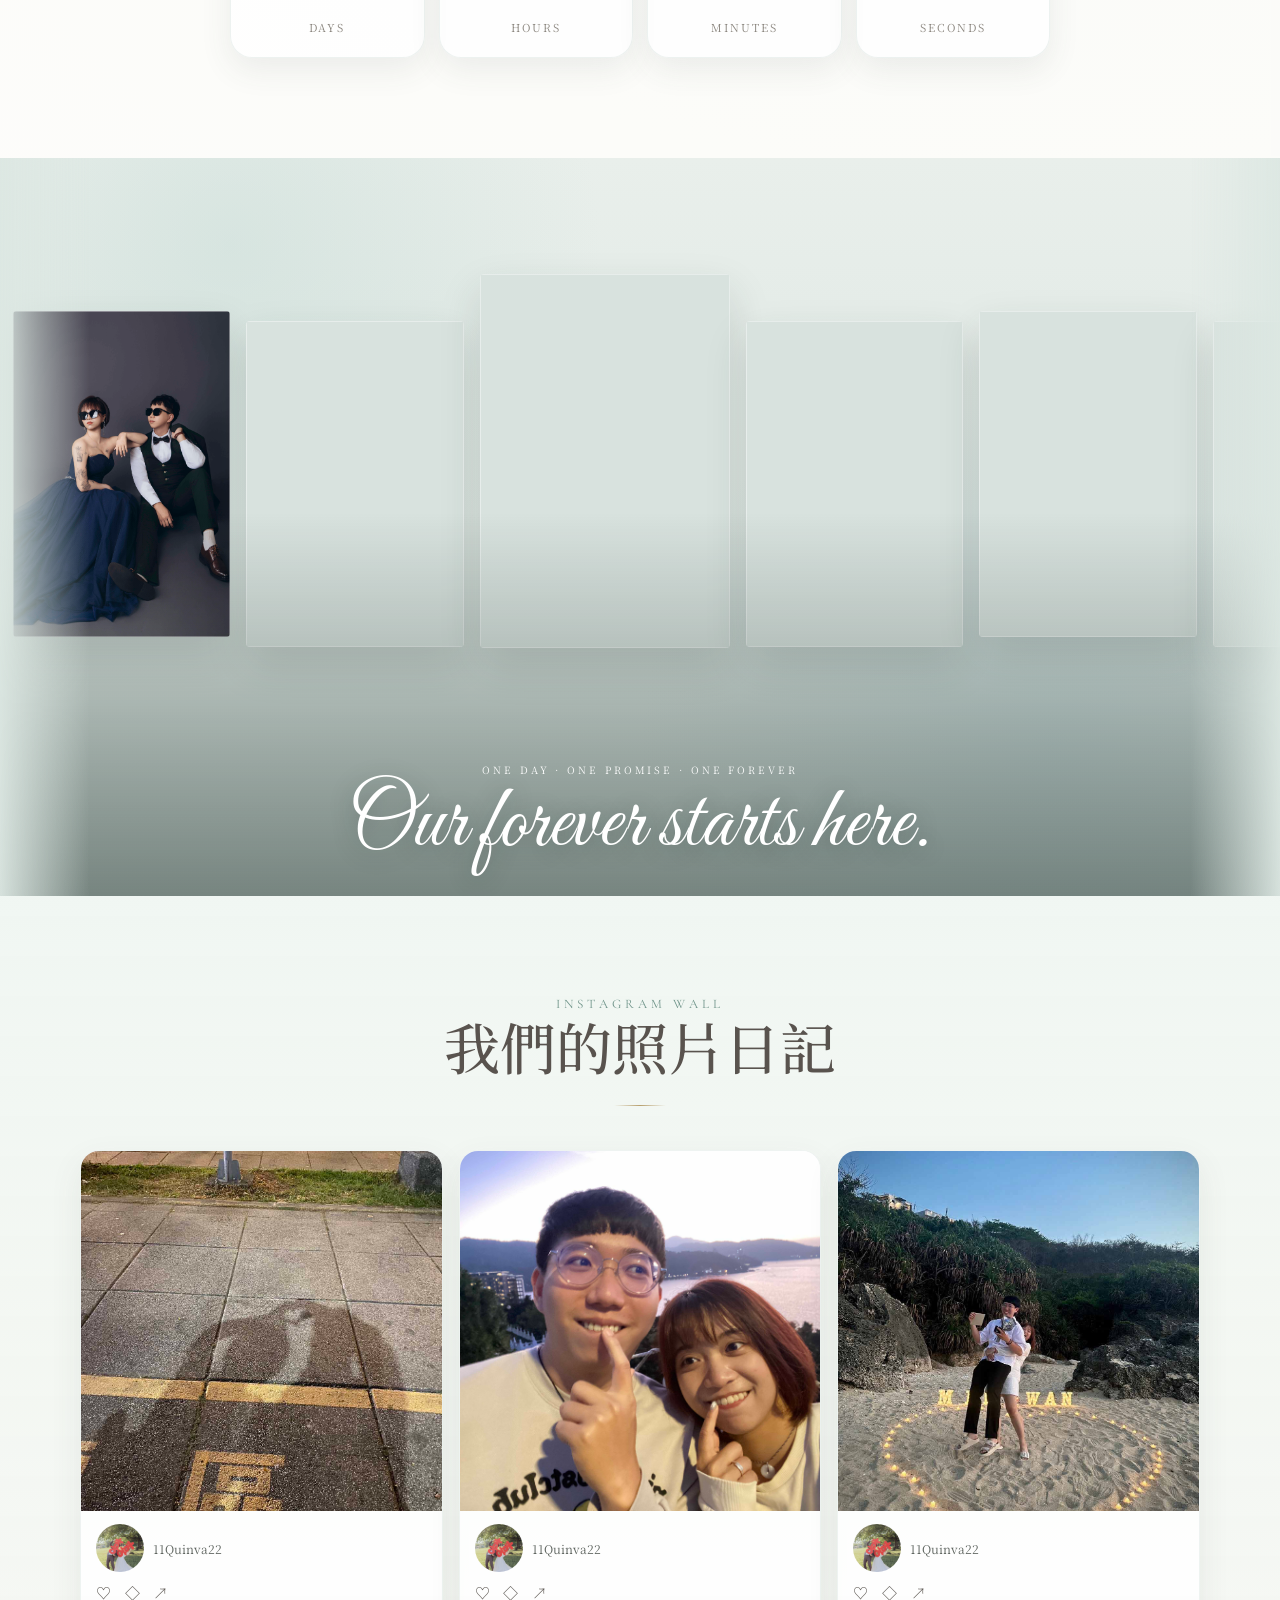
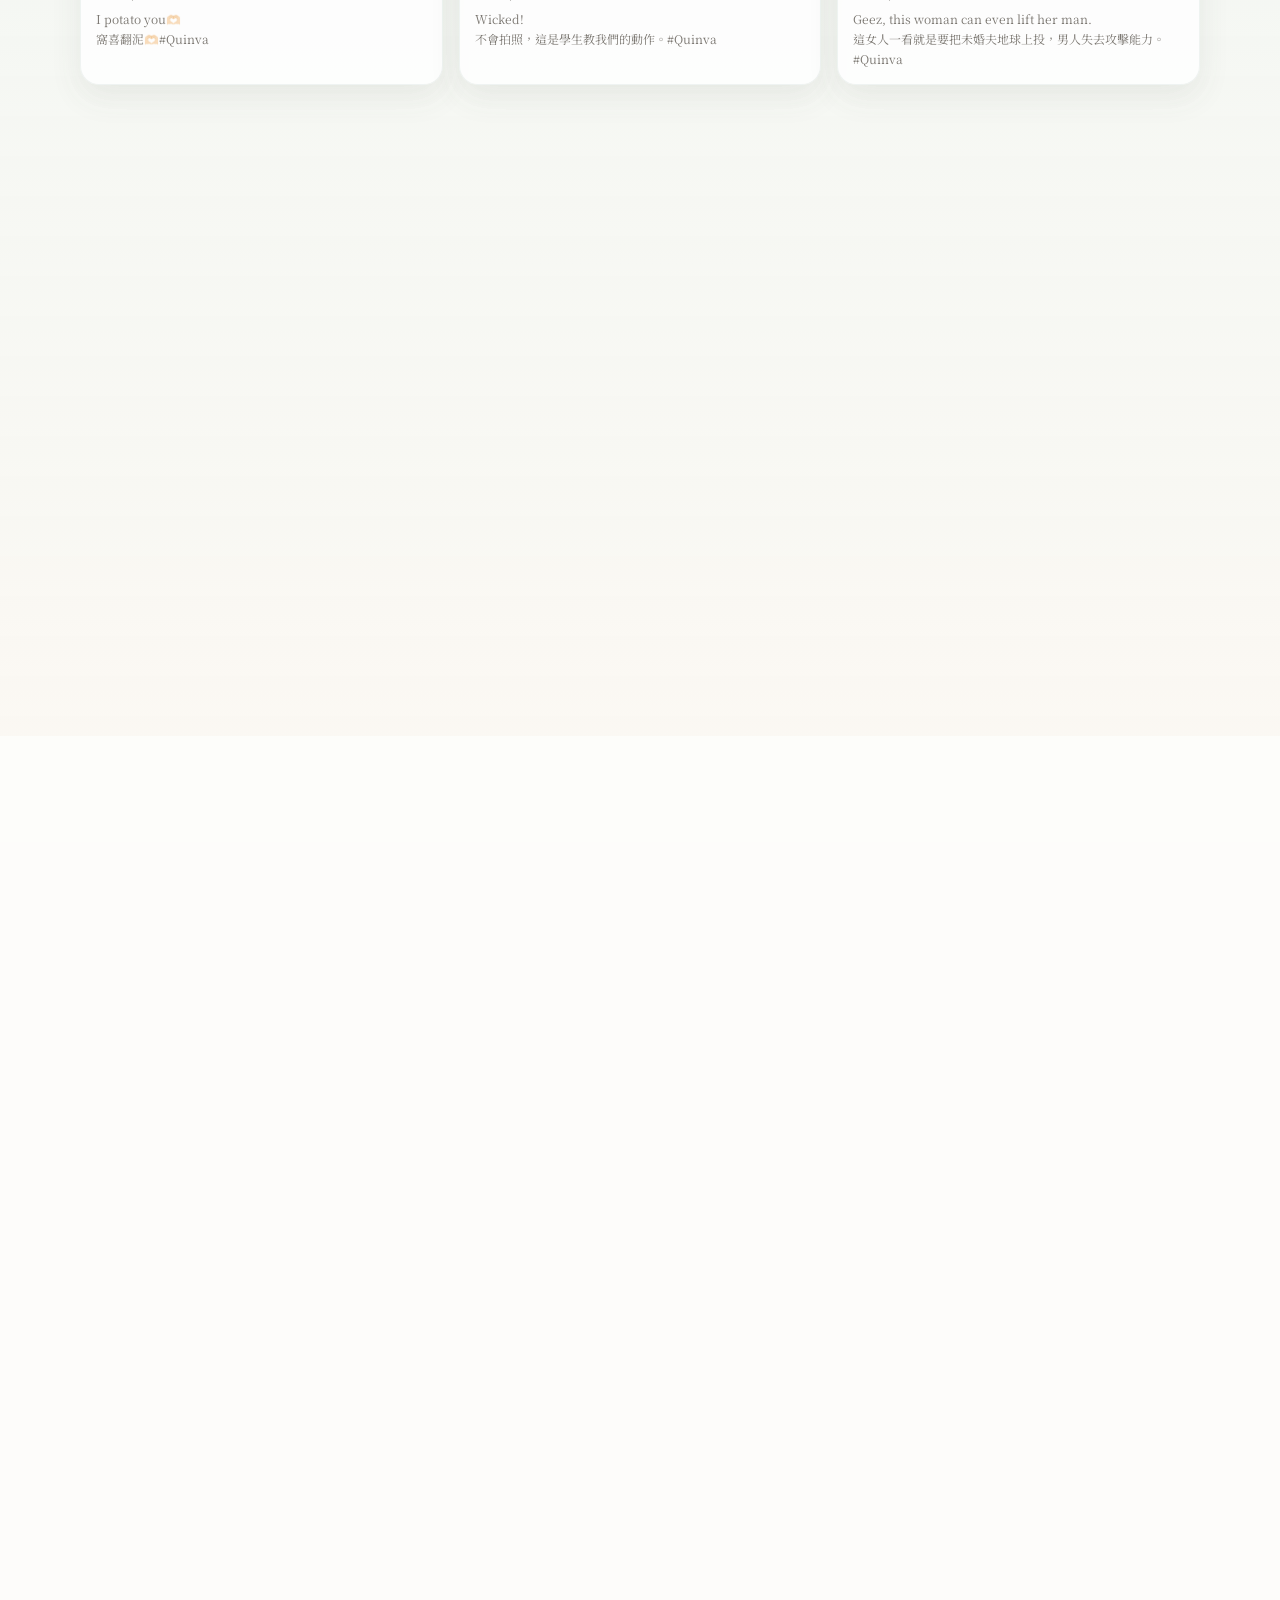
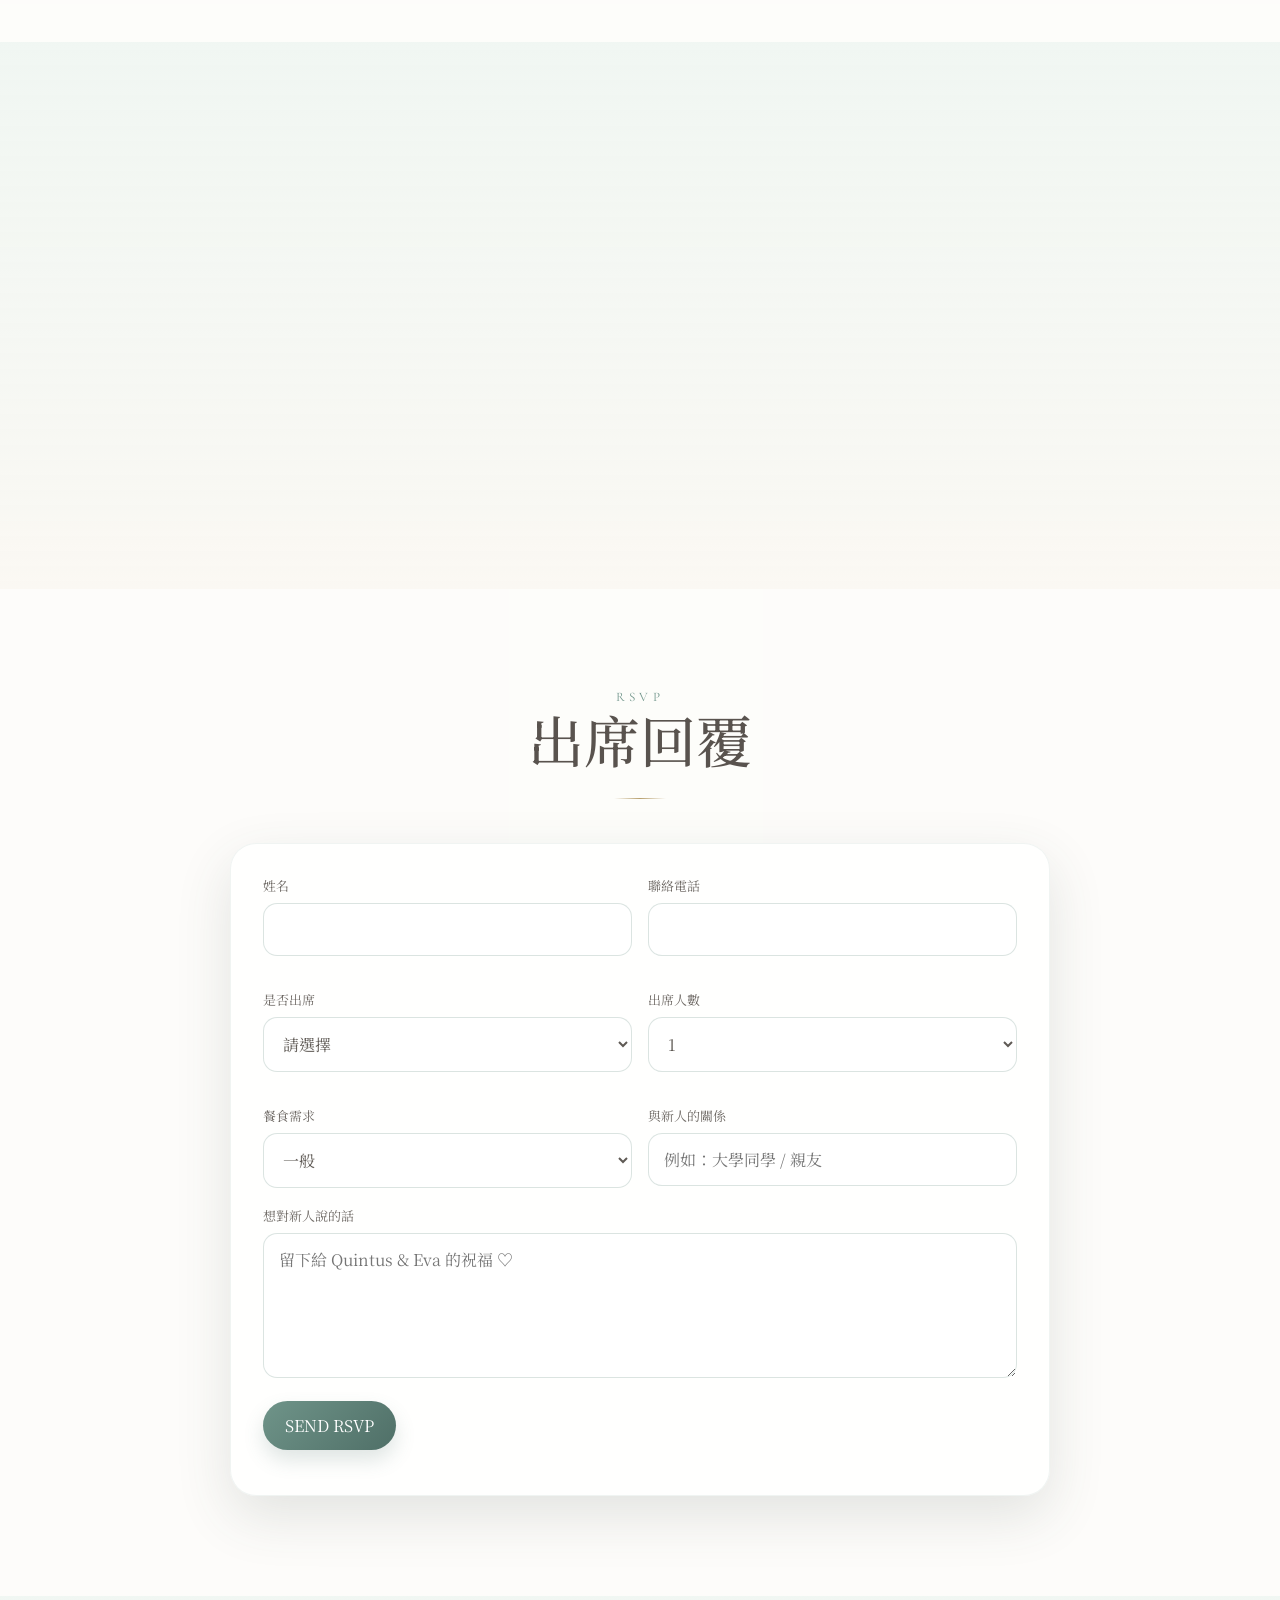
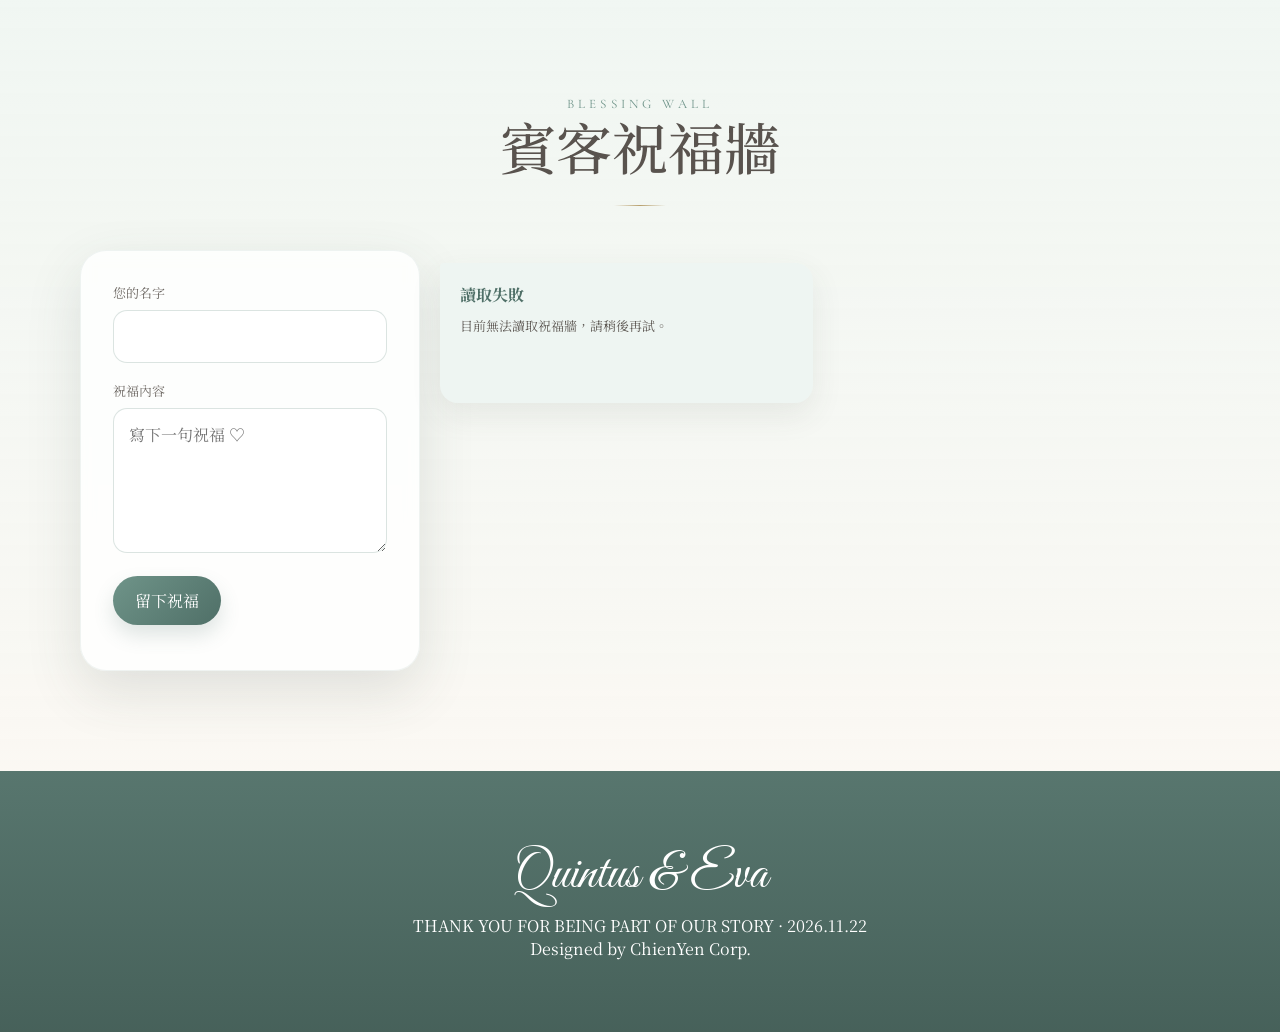
==== commit 4e1dc2cf: "upload story" ====
--- a/index.html
+++ b/index.html
@@ -287,7 +287,7 @@
       </div>
       <div class="ig-grid">
         <article class="ig reveal">
-          <div class="ig-photo"><img src="QE wedding dress/Story/001.jpg" alt="Quintus & Eva"></div>
+          <div class="ig-photo"><img src="QE wedding dress/Story/003.jpg" alt="Quintus & Eva"></div>
           <div class="ig-meta">
             <div class="ig-top"><span class="avatar">
                 <img src="QE wedding dress/Story/007.jpg" alt="用戶頭像">
@@ -299,7 +299,7 @@
           </div>
         </article>
         <article class="ig reveal">
-          <div class="ig-photo"><img src="QE wedding dress/Story/002.jpg" alt="Quintus & Eva"></div>
+          <div class="ig-photo"><img src="QE wedding dress/Story/005.jpg" alt="Quintus & Eva"></div>
           <div class="ig-meta">
             <div class="ig-top"><span class="avatar">
                 <img src="QE wedding dress/Story/007.jpg" alt="用戶頭像">
@@ -311,7 +311,7 @@
           </div>
         </article>
         <article class="ig reveal">
-          <div class="ig-photo"><img src="QE wedding dress/Story/003.jpg" alt="Quintus & Eva"></div>
+          <div class="ig-photo"><img src="QE wedding dress/Story/006.jpg" alt="Quintus & Eva"></div>
           <div class="ig-meta">
             <div class="ig-top"><span class="avatar">
                 <img src="QE wedding dress/Story/007.jpg" alt="用戶頭像">
@@ -323,7 +323,7 @@
           </div>
         </article>
         <article class="ig reveal">
-          <div class="ig-photo"><img src="QE wedding dress/Story/004.jpg" alt="Quintus & Eva"></div>
+          <div class="ig-photo"><img src="QE wedding dress/Story/002.jpg" alt="Quintus & Eva"></div>
           <div class="ig-meta">
             <div class="ig-top"><span class="avatar">
                 <img src="QE wedding dress/Story/007.jpg" alt="用戶頭像">
@@ -335,7 +335,7 @@
           </div>
         </article>
         <article class="ig reveal">
-          <div class="ig-photo"><img src="QE wedding dress/Story/005.jpg" alt="Quintus & Eva"></div>
+          <div class="ig-photo"><img src="QE wedding dress/Story/004.jpg" alt="Quintus & Eva"></div>
           <div class="ig-meta">
             <div class="ig-top"><span class="avatar">
                 <img src="QE wedding dress/Story/007.jpg" alt="用戶頭像">
@@ -347,7 +347,7 @@
           </div>
         </article>
         <article class="ig reveal">
-          <div class="ig-photo"><img src="QE wedding dress/Story/006.jpg" alt="Quintus & Eva"></div>
+          <div class="ig-photo"><img src="QE wedding dress/Story/001.jpg" alt="Quintus & Eva"></div>
           <div class="ig-meta">
             <div class="ig-top"><span class="avatar">
                 <img src="QE wedding dress/Story/007.jpg" alt="用戶頭像">
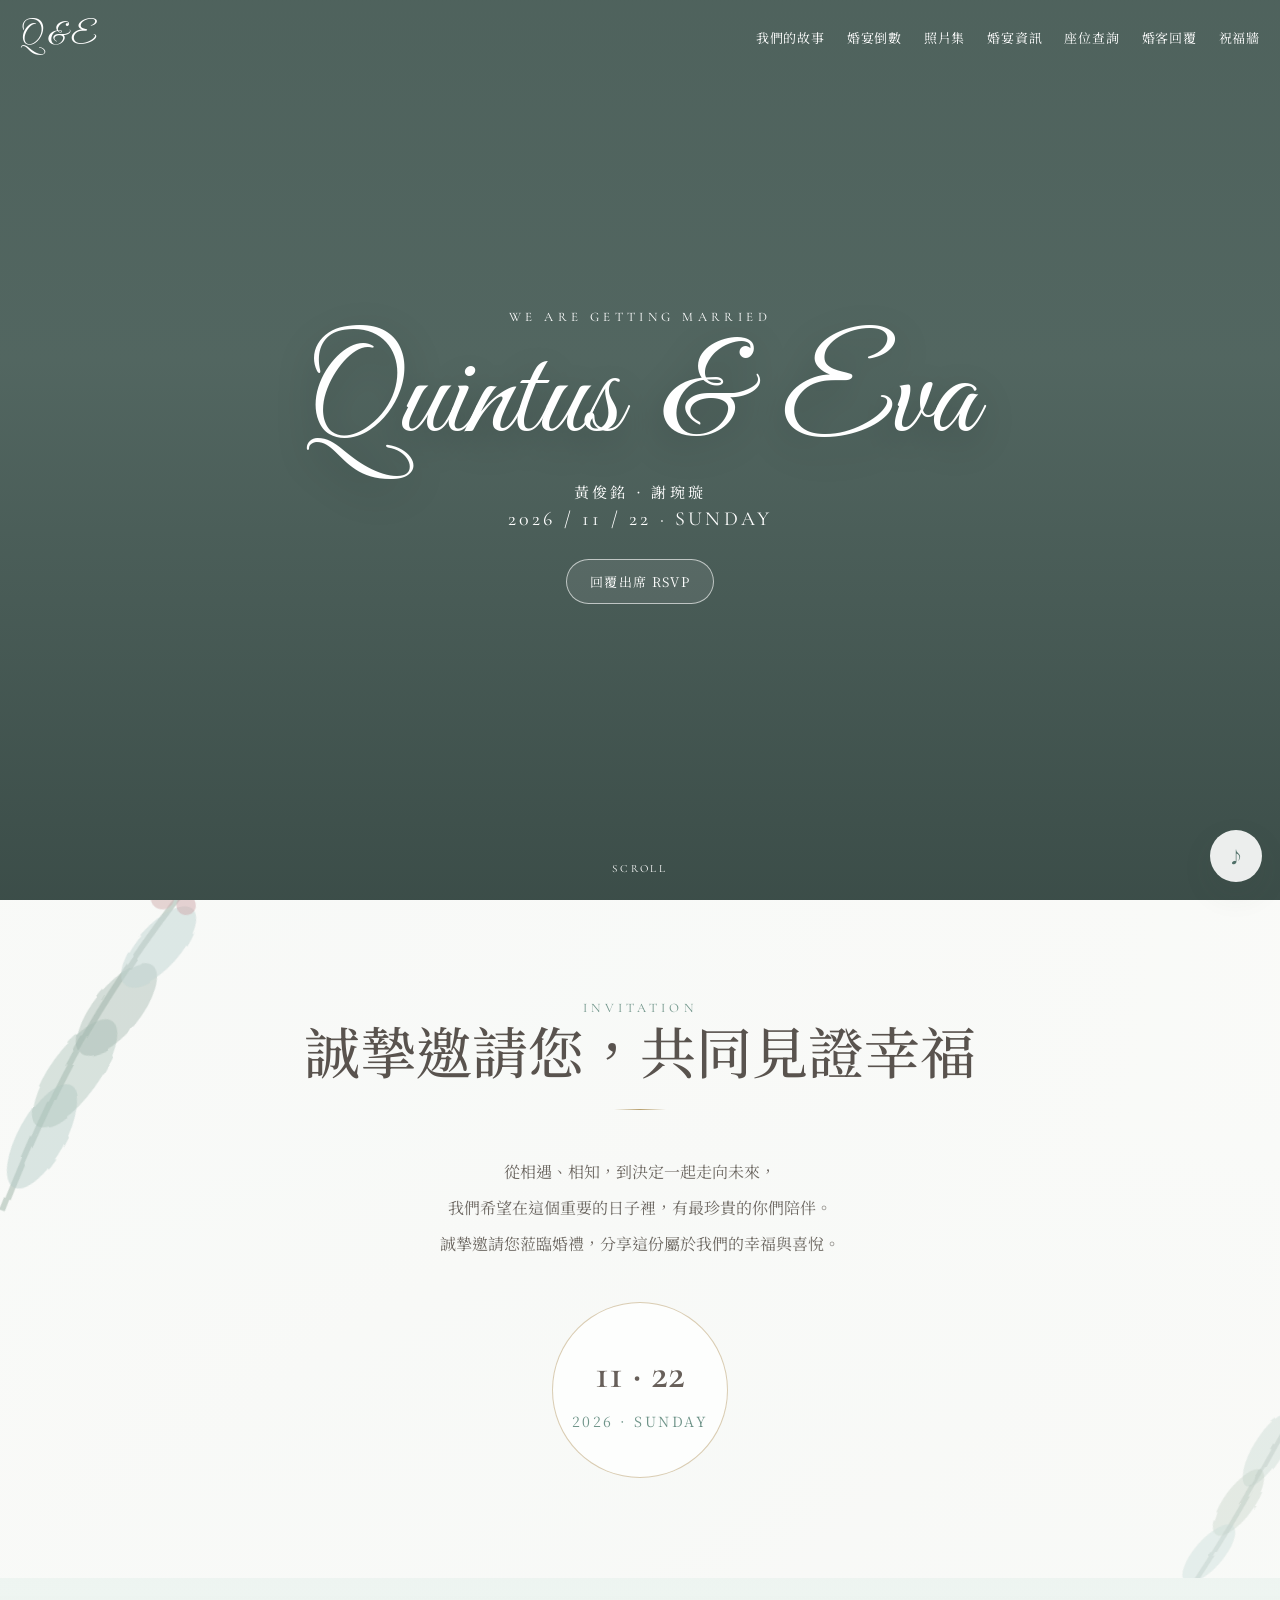
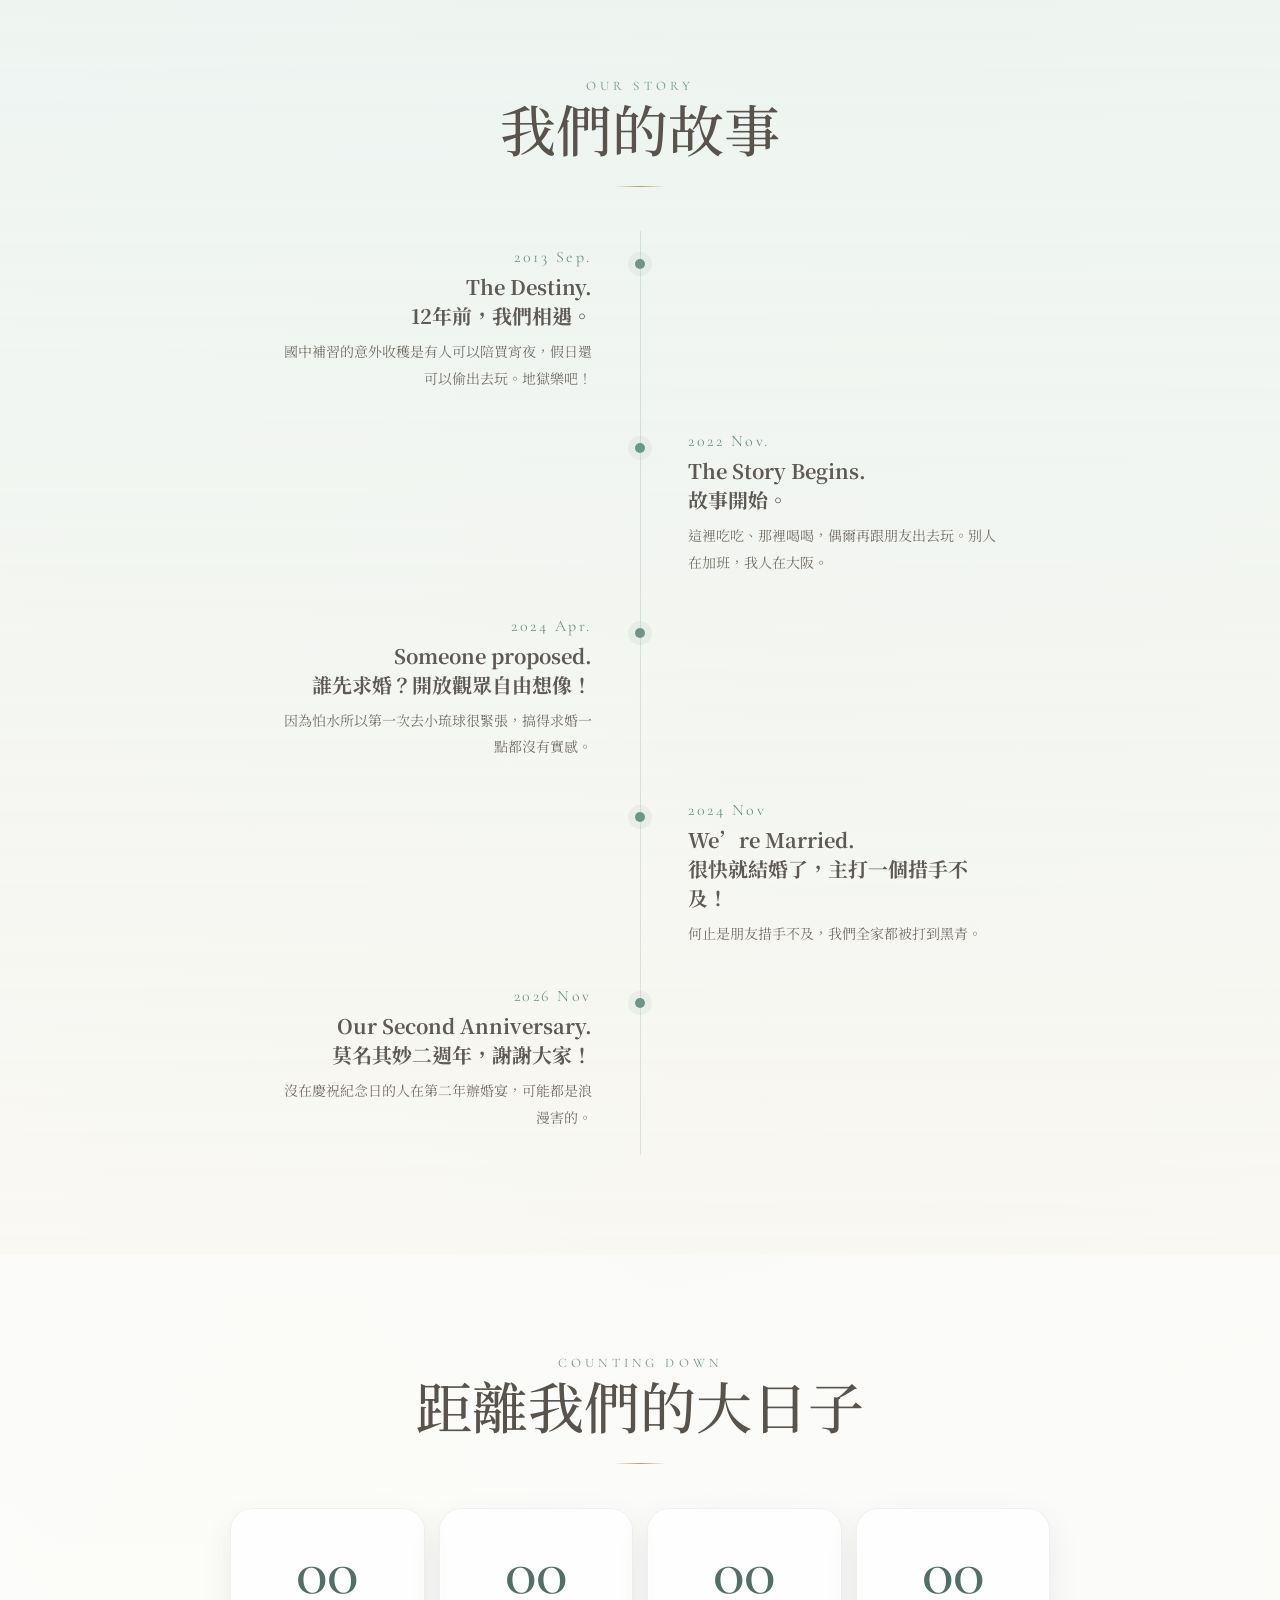
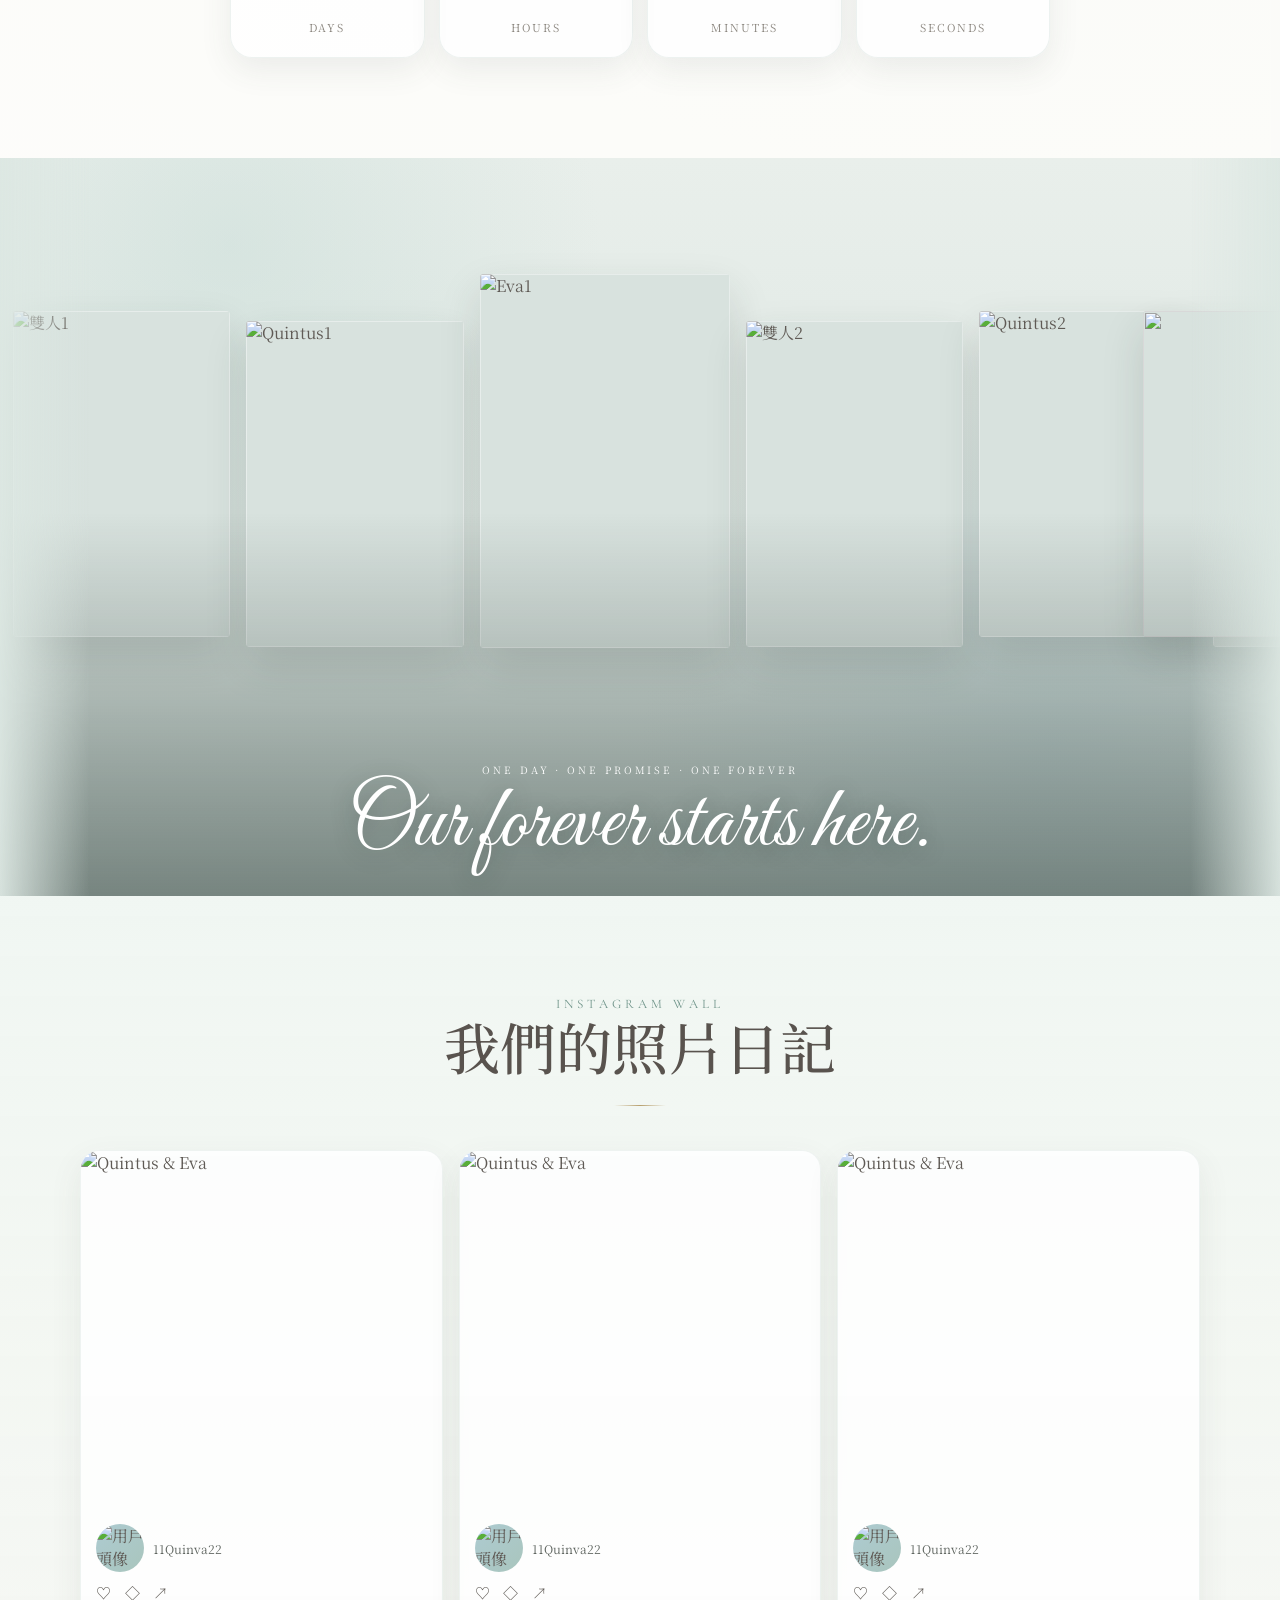
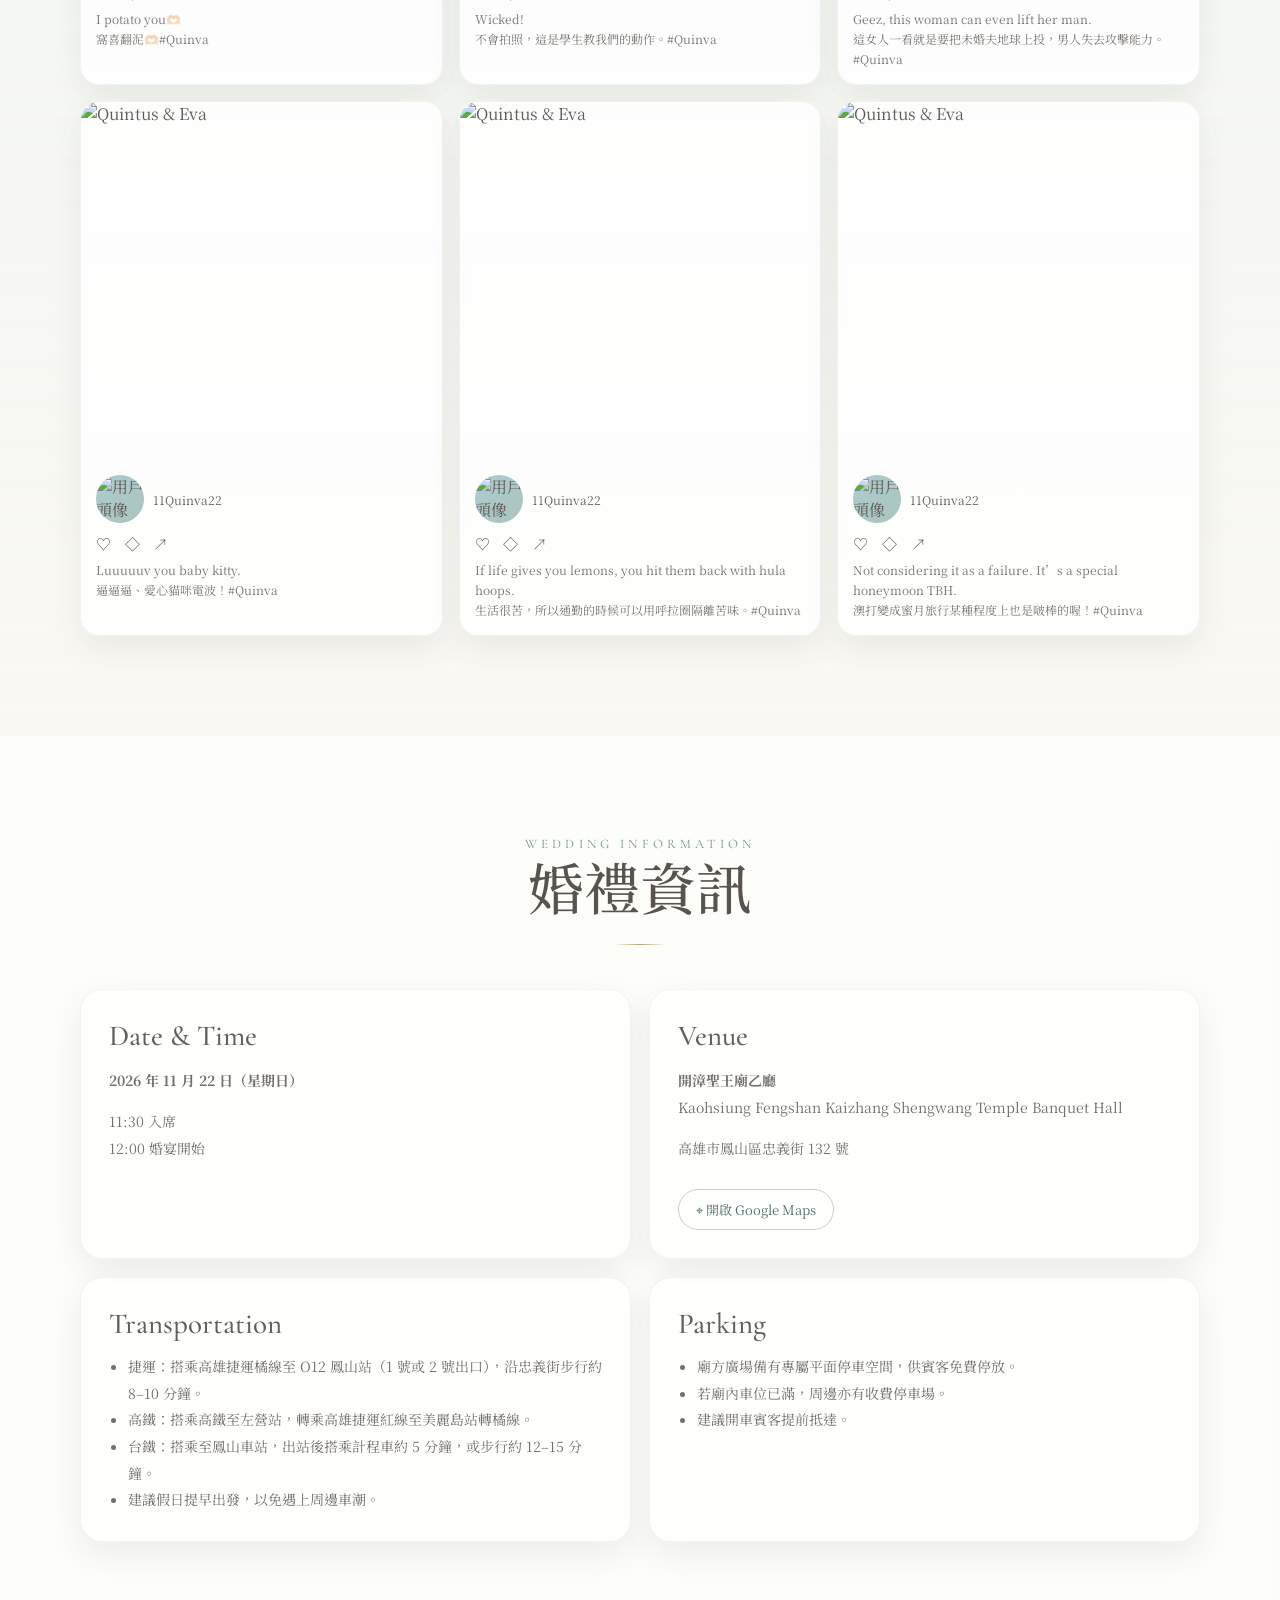
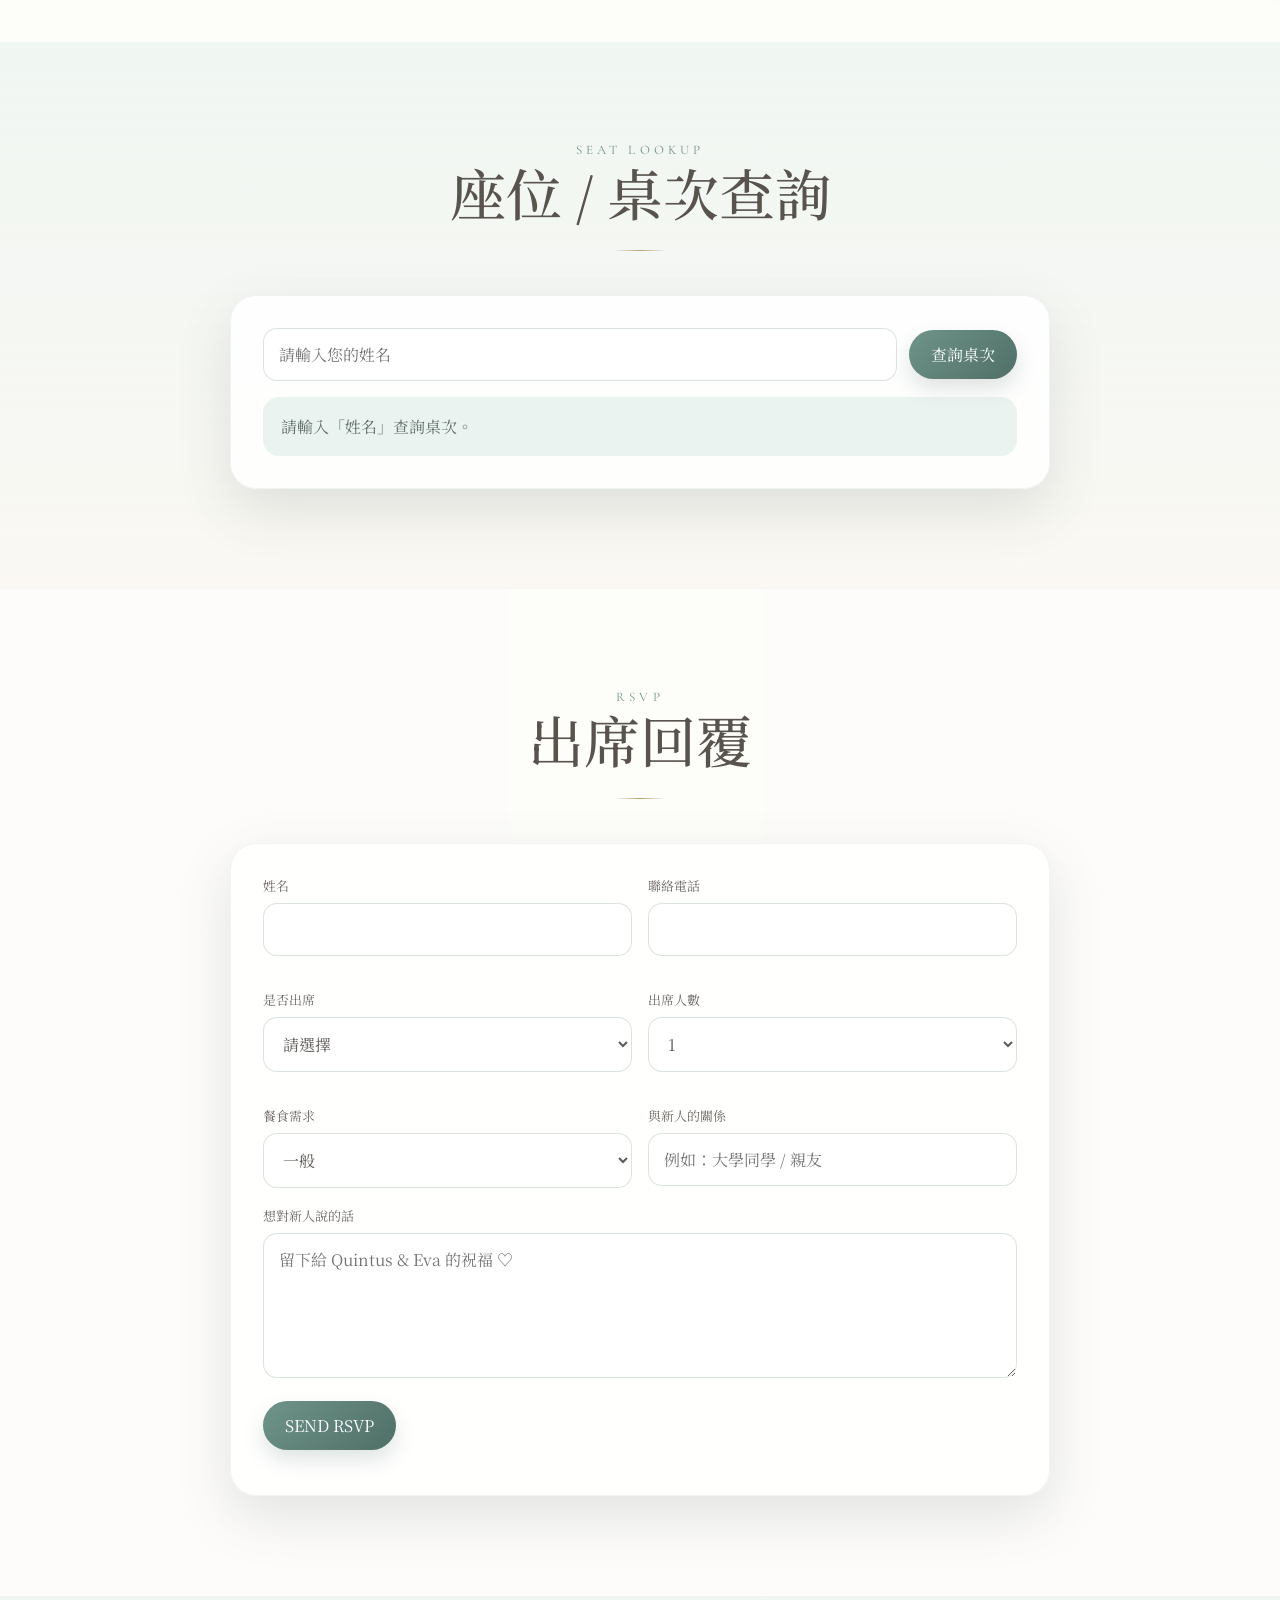
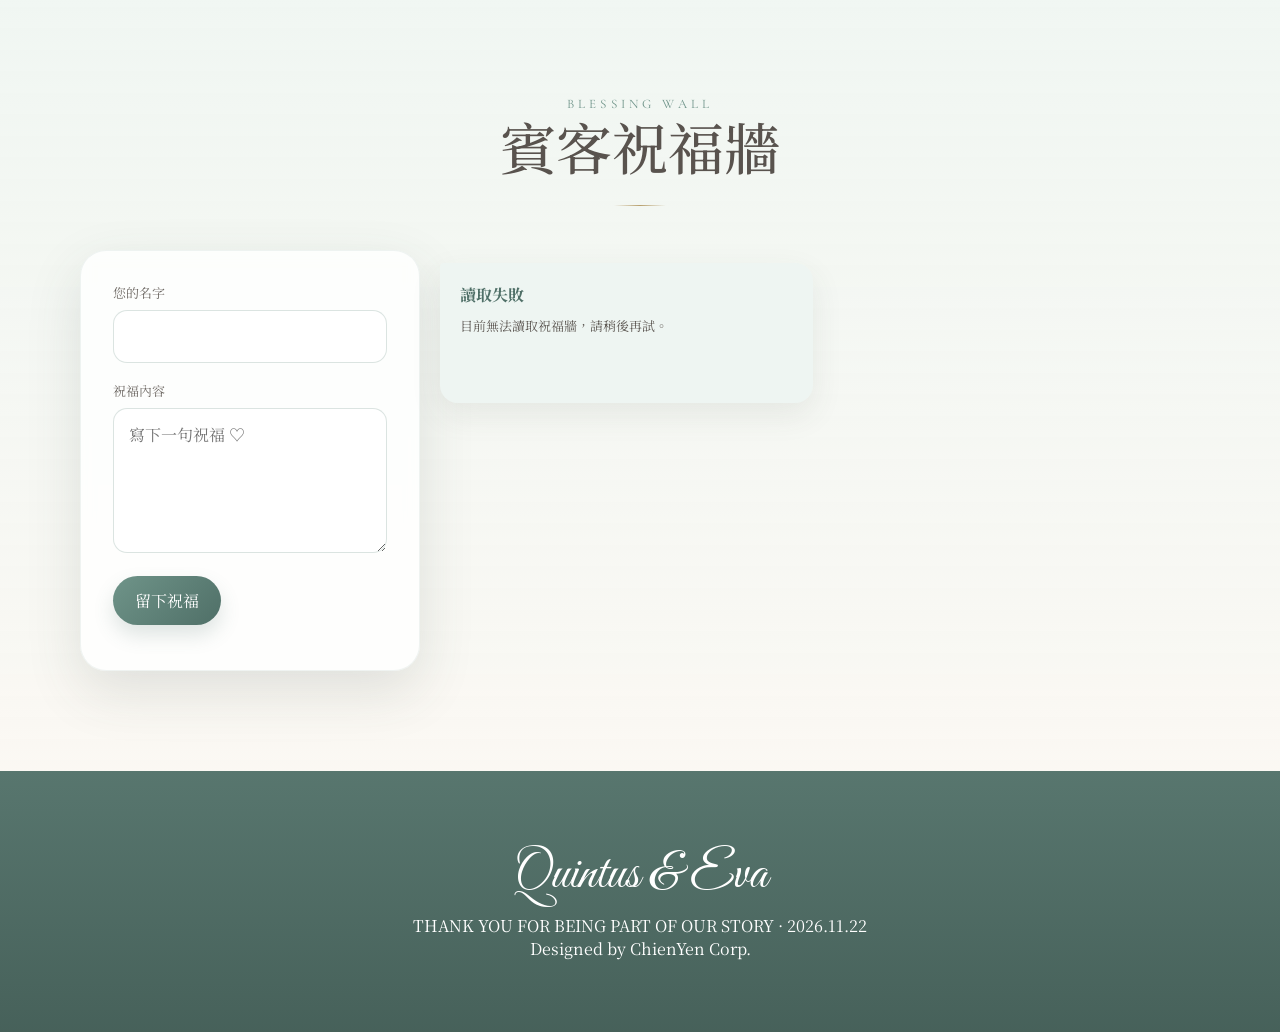
==== commit c6671fad: "照片改成連結" ====
--- a/index.html
+++ b/index.html
@@ -101,9 +101,15 @@
 
   <header class="hero" id="home">
     <div class="slides">
-      <div class="slide active" style="background-image:url('QE wedding dress/雙人/喜帖封面 0124Allove0170.jpg')"></div>
-      <div class="slide" style="background-image:url('QE wedding dress/雙人/0224Allove0055.jpg')"></div>
-      <div class="slide" style="background-image:url('QE wedding dress/雙人/0182Allove0193.jpg')"></div>
+      <div class="slide active"
+        style="background-image:url('https://cdn.jsdelivr.net/gh/Golden107/Q-E-Wedding@main/QE%20wedding%20dress/%E9%9B%99%E4%BA%BA/%E5%96%9C%E5%81%96%E5%B0%81%E9%9D%A2%200124Allove0170.jpg')">
+      </div>
+      <div class="slide"
+        style="background-image:url('https://cdn.jsdelivr.net/gh/Golden107/Q-E-Wedding@main/QE%20wedding%20dress/%E9%9B%99%E4%BA%BA/0224Allove0055.jpg')">
+      </div>
+      <div class="slide"
+        style="background-image:url('https://cdn.jsdelivr.net/gh/Golden107/Q-E-Wedding@main/QE%20wedding%20dress/%E9%9B%99%E4%BA%BA/0182Allove0193.jpg')">
+      </div>
     </div>
     <div class="hero-shade"></div>
     <div class="hero-center">
@@ -228,48 +234,69 @@
     <div class="portrait-marquee">
       <div class="portrait-track" id="portraitTrack">
         <div class="portrait-group" id="portraitGroup">
-          <figure class="portrait-card"><img src="QE wedding dress/雙人/0031Allove0053.jpg" alt="雙人1" loading="eager"
-              decoding="async"></figure>
-          <figure class="portrait-card"><img src="QE wedding dress/Quintus/001.jpg" alt="Quintus1" loading="eager"
-              decoding="async"></figure>
-          <figure class="portrait-card featured"><img src="QE wedding dress/Eva/001.jpg" alt="Eva1" loading="eager"
-              decoding="async"></figure>
-          <figure class="portrait-card"><img src="QE wedding dress/雙人/0036Allove0208.jpg" alt="雙人2" loading="lazy"
-              decoding="async"></figure>
-          <figure class="portrait-card"><img src="QE wedding dress/Quintus/002.jpg" alt="Quintus2" loading="lazy"
-              decoding="async"></figure>
-          <figure class="portrait-card"><img src="QE wedding dress/Eva/002.jpg" alt="Eva2" loading="lazy"
-              decoding="async"></figure>
-          <figure class="portrait-card"><img src="QE wedding dress/雙人/0051Allove0147.jpg" alt="雙人3" loading="lazy"
-              decoding="async"></figure>
-          <figure class="portrait-card"><img src="QE wedding dress/Quintus/003.jpg" alt="Quintus3" loading="lazy"
-              decoding="async"></figure>
-          <figure class="portrait-card"><img src="QE wedding dress/Eva/003.jpg" alt="Eva3" loading="lazy"
-              decoding="async"></figure>
-          <figure class="portrait-card"><img src="QE wedding dress/雙人/0057Allove0205.jpg" alt="雙人4" loading="lazy"
-              decoding="async"></figure>
-          <figure class="portrait-card"><img src="QE wedding dress/Quintus/004.jpg" alt="Quintus4" loading="lazy"
-              decoding="async"></figure>
-          <figure class="portrait-card"><img src="QE wedding dress/Eva/004.jpg" alt="Eva4" loading="lazy"
-              decoding="async"></figure>
-          <figure class="portrait-card"><img src="QE wedding dress/雙人/0067Allove0038.jpg" alt="雙人5" loading="lazy"
-              decoding="async"></figure>
-          <figure class="portrait-card"><img src="QE wedding dress/Quintus/005.jpg" alt="Quintus5" loading="lazy"
-              decoding="async"></figure>
-          <figure class="portrait-card"><img src="QE wedding dress/Eva/005.jpg" alt="Eva5" loading="lazy"
-              decoding="async"></figure>
-          <figure class="portrait-card"><img src="QE wedding dress/雙人/0072Allove0179.jpg" alt="雙人6" loading="lazy"
-              decoding="async"></figure>
-          <figure class="portrait-card"><img src="QE wedding dress/Quintus/006.jpg" alt="Quintus6" loading="lazy"
-              decoding="async"></figure>
-          <figure class="portrait-card"><img src="QE wedding dress/Eva/006.jpg" alt="Eva6" loading="lazy"
-              decoding="async"></figure>
-          <figure class="portrait-card"><img src="QE wedding dress/雙人/0074Allove0088.jpg" alt="雙人7" loading="lazy"
-              decoding="async"></figure>
-          <figure class="portrait-card"><img src="QE wedding dress/Quintus/007.jpg" alt="Quintus7" loading="lazy"
-              decoding="async"></figure>
-          <figure class="portrait-card"><img src="QE wedding dress/Eva/007.jpg" alt="Eva7" loading="lazy"
-              decoding="async"></figure>
+          <figure class="portrait-card"><img
+              src="https://cdn.jsdelivr.net/gh/Golden107/Q-E-Wedding@main/QE%20wedding%20dress/%E9%9B%99%E4%BA%BA/0031Allove0053.jpg"
+              alt="雙人1" loading="eager" decoding="async"></figure>
+          <figure class="portrait-card"><img
+              src="https://cdn.jsdelivr.net/gh/Golden107/Q-E-Wedding@main/QE%20wedding%20dress/Quintus/001.jpg"
+              alt="Quintus1" loading="eager" decoding="async"></figure>
+          <figure class="portrait-card featured"><img
+              src="https://cdn.jsdelivr.net/gh/Golden107/Q-E-Wedding@main/QE%20wedding%20dress/Eva/001.jpg" alt="Eva1"
+              loading="eager" decoding="async"></figure>
+          <figure class="portrait-card"><img
+              src="https://cdn.jsdelivr.net/gh/Golden107/Q-E-Wedding@main/QE%20wedding%20dress/%E9%9B%99%E4%BA%BA/0036Allove0208.jpg"
+              alt="雙人2" loading="lazy" decoding="async"></figure>
+          <figure class="portrait-card"><img
+              src="https://cdn.jsdelivr.net/gh/Golden107/Q-E-Wedding@main/QE%20wedding%20dress/Quintus/002.jpg"
+              alt="Quintus2" loading="lazy" decoding="async"></figure>
+          <figure class="portrait-card"><img
+              src="https://cdn.jsdelivr.net/gh/Golden107/Q-E-Wedding@main/QE%20wedding%20dress/Eva/002.jpg" alt="Eva2"
+              loading="lazy" decoding="async"></figure>
+          <figure class="portrait-card"><img
+              src="https://cdn.jsdelivr.net/gh/Golden107/Q-E-Wedding@main/QE%20wedding%20dress/%E9%9B%99%E4%BA%BA/0051Allove0147.jpg"
+              alt="雙人3" loading="lazy" decoding="async"></figure>
+          <figure class="portrait-card"><img
+              src="https://cdn.jsdelivr.net/gh/Golden107/Q-E-Wedding@main/QE%20wedding%20dress/Quintus/003.jpg"
+              alt="Quintus3" loading="lazy" decoding="async"></figure>
+          <figure class="portrait-card"><img
+              src="https://cdn.jsdelivr.net/gh/Golden107/Q-E-Wedding@main/QE%20wedding%20dress/Eva/003.jpg" alt="Eva3"
+              loading="lazy" decoding="async"></figure>
+          <figure class="portrait-card"><img
+              src="https://cdn.jsdelivr.net/gh/Golden107/Q-E-Wedding@main/QE%20wedding%20dress/%E9%9B%99%E4%BA%BA/0057Allove0205.jpg"
+              alt="雙人4" loading="lazy" decoding="async"></figure>
+          <figure class="portrait-card"><img
+              src="https://cdn.jsdelivr.net/gh/Golden107/Q-E-Wedding@main/QE%20wedding%20dress/Quintus/004.jpg"
+              alt="Quintus4" loading="lazy" decoding="async"></figure>
+          <figure class="portrait-card"><img
+              src="https://cdn.jsdelivr.net/gh/Golden107/Q-E-Wedding@main/QE%20wedding%20dress/Eva/004.jpg" alt="Eva4"
+              loading="lazy" decoding="async"></figure>
+          <figure class="portrait-card"><img
+              src="https://cdn.jsdelivr.net/gh/Golden107/Q-E-Wedding@main/QE%20wedding%20dress/%E9%9B%99%E4%BA%BA/0067Allove0038.jpg"
+              alt="雙人5" loading="lazy" decoding="async"></figure>
+          <figure class="portrait-card"><img
+              src="https://cdn.jsdelivr.net/gh/Golden107/Q-E-Wedding@main/QE%20wedding%20dress/Quintus/005.jpg"
+              alt="Quintus5" loading="lazy" decoding="async"></figure>
+          <figure class="portrait-card"><img
+              src="https://cdn.jsdelivr.net/gh/Golden107/Q-E-Wedding@main/QE%20wedding%20dress/Eva/005.jpg" alt="Eva5"
+              loading="lazy" decoding="async"></figure>
+          <figure class="portrait-card"><img
+              src="https://cdn.jsdelivr.net/gh/Golden107/Q-E-Wedding@main/QE%20wedding%20dress/%E9%9B%99%E4%BA%BA/0072Allove0179.jpg"
+              alt="雙人6" loading="lazy" decoding="async"></figure>
+          <figure class="portrait-card"><img
+              src="https://cdn.jsdelivr.net/gh/Golden107/Q-E-Wedding@main/QE%20wedding%20dress/Quintus/006.jpg"
+              alt="Quintus6" loading="lazy" decoding="async"></figure>
+          <figure class="portrait-card"><img
+              src="https://cdn.jsdelivr.net/gh/Golden107/Q-E-Wedding@main/QE%20wedding%20dress/Eva/006.jpg" alt="Eva6"
+              loading="lazy" decoding="async"></figure>
+          <figure class="portrait-card"><img
+              src="https://cdn.jsdelivr.net/gh/Golden107/Q-E-Wedding@main/QE%20wedding%20dress/%E9%9B%99%E4%BA%BA/0074Allove0088.jpg"
+              alt="雙人7" loading="lazy" decoding="async"></figure>
+          <figure class="portrait-card"><img
+              src="https://cdn.jsdelivr.net/gh/Golden107/Q-E-Wedding@main/QE%20wedding%20dress/Quintus/007.jpg"
+              alt="Quintus7" loading="lazy" decoding="async"></figure>
+          <figure class="portrait-card"><img
+              src="https://cdn.jsdelivr.net/gh/Golden107/Q-E-Wedding@main/QE%20wedding%20dress/Eva/007.jpg" alt="Eva7"
+              loading="lazy" decoding="async"></figure>
         </div>
       </div>
     </div>
@@ -287,10 +314,13 @@
       </div>
       <div class="ig-grid">
         <article class="ig reveal">
-          <div class="ig-photo"><img src="QE wedding dress/Story/003.jpg" alt="Quintus & Eva"></div>
+          <div class="ig-photo"><img
+              src="https://cdn.jsdelivr.net/gh/Golden107/Q-E-Wedding@main/QE%20wedding%20dress/Story/003.jpg"
+              alt="Quintus & Eva"></div>
           <div class="ig-meta">
             <div class="ig-top"><span class="avatar">
-                <img src="QE wedding dress/Story/007.jpg" alt="用戶頭像">
+                <img src="https://cdn.jsdelivr.net/gh/Golden107/Q-E-Wedding@main/QE%20wedding%20dress/Story/007.jpg"
+                  alt="用戶頭像">
               </span><span class="ig-user">11Quinva22</span></div>
             <div class="ig-icons">♡ ◇ ↗</div>
             <div class="ig-caption">I potato you🫶🏻<br>
@@ -299,10 +329,13 @@
           </div>
         </article>
         <article class="ig reveal">
-          <div class="ig-photo"><img src="QE wedding dress/Story/005.jpg" alt="Quintus & Eva"></div>
+          <div class="ig-photo"><img
+              src="https://cdn.jsdelivr.net/gh/Golden107/Q-E-Wedding@main/QE%20wedding%20dress/Story/005.jpg"
+              alt="Quintus & Eva"></div>
           <div class="ig-meta">
             <div class="ig-top"><span class="avatar">
-                <img src="QE wedding dress/Story/007.jpg" alt="用戶頭像">
+                <img src="https://cdn.jsdelivr.net/gh/Golden107/Q-E-Wedding@main/QE%20wedding%20dress/Story/007.jpg"
+                  alt="用戶頭像">
               </span><span class="ig-user">11Quinva22</span></div>
             <div class="ig-icons">♡ ◇ ↗</div>
             <div class="ig-caption">Wicked!<br>
@@ -311,10 +344,13 @@
           </div>
         </article>
         <article class="ig reveal">
-          <div class="ig-photo"><img src="QE wedding dress/Story/006.jpg" alt="Quintus & Eva"></div>
+          <div class="ig-photo"><img
+              src="https://cdn.jsdelivr.net/gh/Golden107/Q-E-Wedding@main/QE%20wedding%20dress/Story/006.jpg"
+              alt="Quintus & Eva"></div>
           <div class="ig-meta">
             <div class="ig-top"><span class="avatar">
-                <img src="QE wedding dress/Story/007.jpg" alt="用戶頭像">
+                <img src="https://cdn.jsdelivr.net/gh/Golden107/Q-E-Wedding@main/QE%20wedding%20dress/Story/007.jpg"
+                  alt="用戶頭像">
               </span><span class="ig-user">11Quinva22</span></div>
             <div class="ig-icons">♡ ◇ ↗</div>
             <div class="ig-caption">Geez, this woman can even lift her man.<br>
@@ -323,10 +359,13 @@
           </div>
         </article>
         <article class="ig reveal">
-          <div class="ig-photo"><img src="QE wedding dress/Story/002.jpg" alt="Quintus & Eva"></div>
+          <div class="ig-photo"><img
+              src="https://cdn.jsdelivr.net/gh/Golden107/Q-E-Wedding@main/QE%20wedding%20dress/Story/002.jpg"
+              alt="Quintus & Eva"></div>
           <div class="ig-meta">
             <div class="ig-top"><span class="avatar">
-                <img src="QE wedding dress/Story/007.jpg" alt="用戶頭像">
+                <img src="https://cdn.jsdelivr.net/gh/Golden107/Q-E-Wedding@main/QE%20wedding%20dress/Story/007.jpg"
+                  alt="用戶頭像">
               </span><span class="ig-user">11Quinva22</span></div>
             <div class="ig-icons">♡ ◇ ↗</div>
             <div class="ig-caption">Luuuuuv you baby kitty.<br>
@@ -335,10 +374,13 @@
           </div>
         </article>
         <article class="ig reveal">
-          <div class="ig-photo"><img src="QE wedding dress/Story/004.jpg" alt="Quintus & Eva"></div>
+          <div class="ig-photo"><img
+              src="https://cdn.jsdelivr.net/gh/Golden107/Q-E-Wedding@main/QE%20wedding%20dress/Story/004.jpg"
+              alt="Quintus & Eva"></div>
           <div class="ig-meta">
             <div class="ig-top"><span class="avatar">
-                <img src="QE wedding dress/Story/007.jpg" alt="用戶頭像">
+                <img src="https://cdn.jsdelivr.net/gh/Golden107/Q-E-Wedding@main/QE%20wedding%20dress/Story/007.jpg"
+                  alt="用戶頭像">
               </span><span class="ig-user">11Quinva22</span></div>
             <div class="ig-icons">♡ ◇ ↗</div>
             <div class="ig-caption">If life gives you lemons, you hit them back with hula hoops.<br>
@@ -347,10 +389,13 @@
           </div>
         </article>
         <article class="ig reveal">
-          <div class="ig-photo"><img src="QE wedding dress/Story/001.jpg" alt="Quintus & Eva"></div>
+          <div class="ig-photo"><img
+              src="https://cdn.jsdelivr.net/gh/Golden107/Q-E-Wedding@main/QE%20wedding%20dress/Story/001.jpg"
+              alt="Quintus & Eva"></div>
           <div class="ig-meta">
             <div class="ig-top"><span class="avatar">
-                <img src="QE wedding dress/Story/007.jpg" alt="用戶頭像">
+                <img src="https://cdn.jsdelivr.net/gh/Golden107/Q-E-Wedding@main/QE%20wedding%20dress/Story/007.jpg"
+                  alt="用戶頭像">
               </span><span class="ig-user">11Quinva22</span></div>
             <div class="ig-icons">♡ ◇ ↗</div>
             <div class="ig-caption">Not considering it as a failure. It’s a special honeymoon TBH.<br>
@@ -371,7 +416,7 @@
         <article class="card reveal">
           <h3>Date & Time</h3>
           <p><strong>2026 年 11 月 22 日（星期日）</strong></p>
-          <p>17:30 入席<br>18:00 婚宴開始</p>
+          <p>11:30 入席<br>12:00 婚宴開始</p>
         </article>
         <article class="card reveal">
           <h3>Venue</h3>
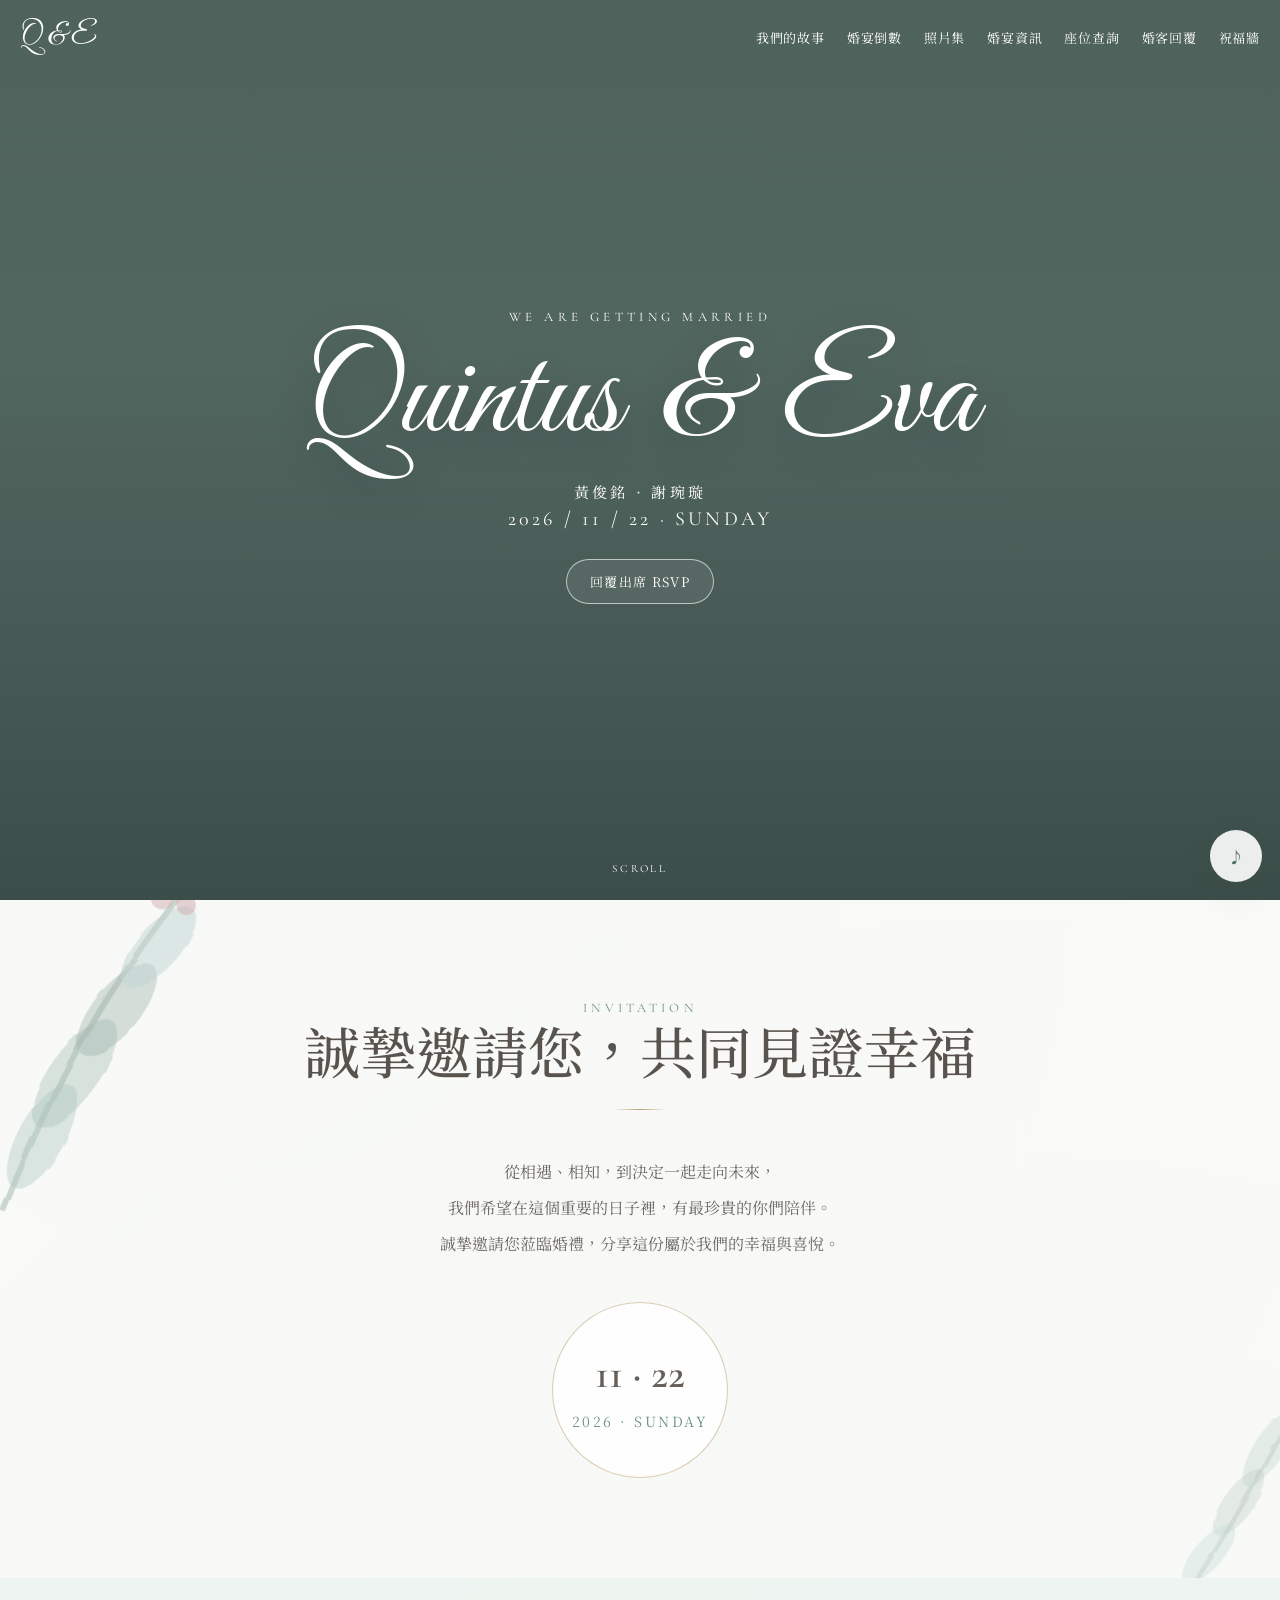
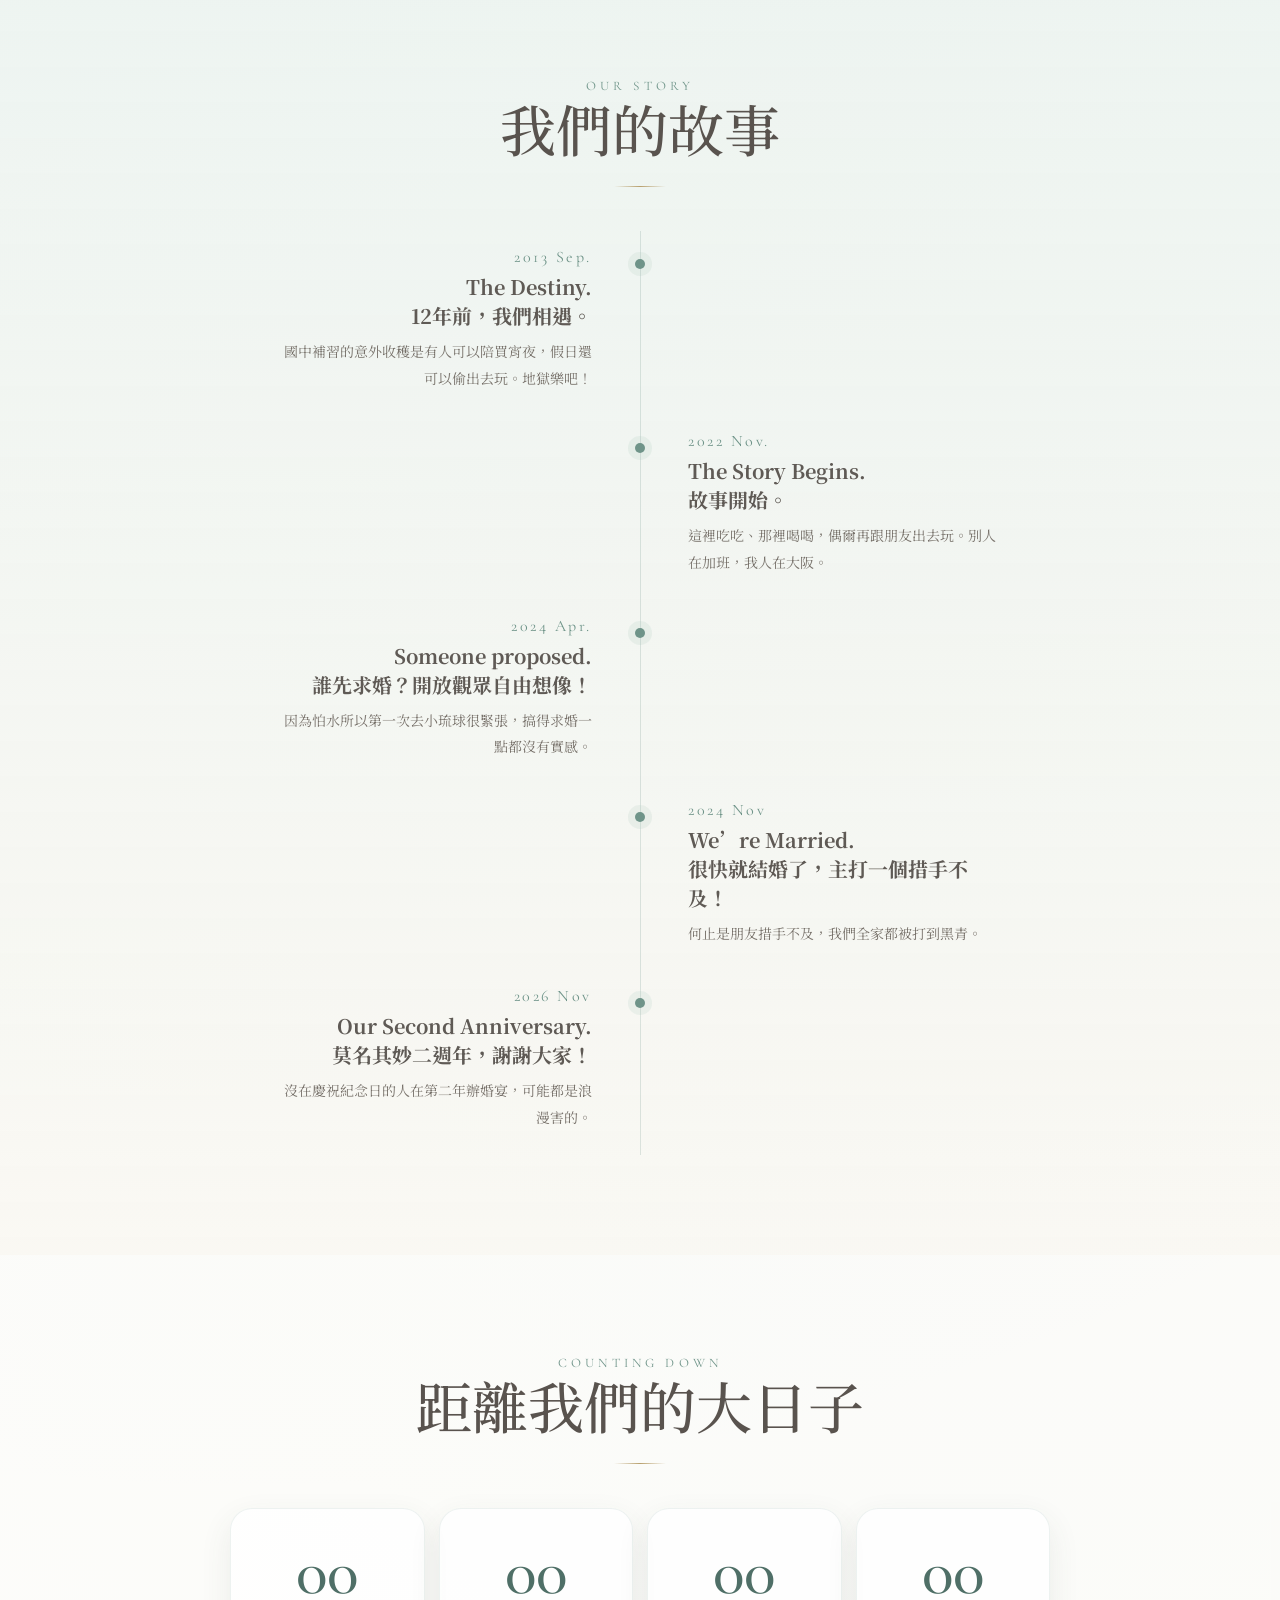
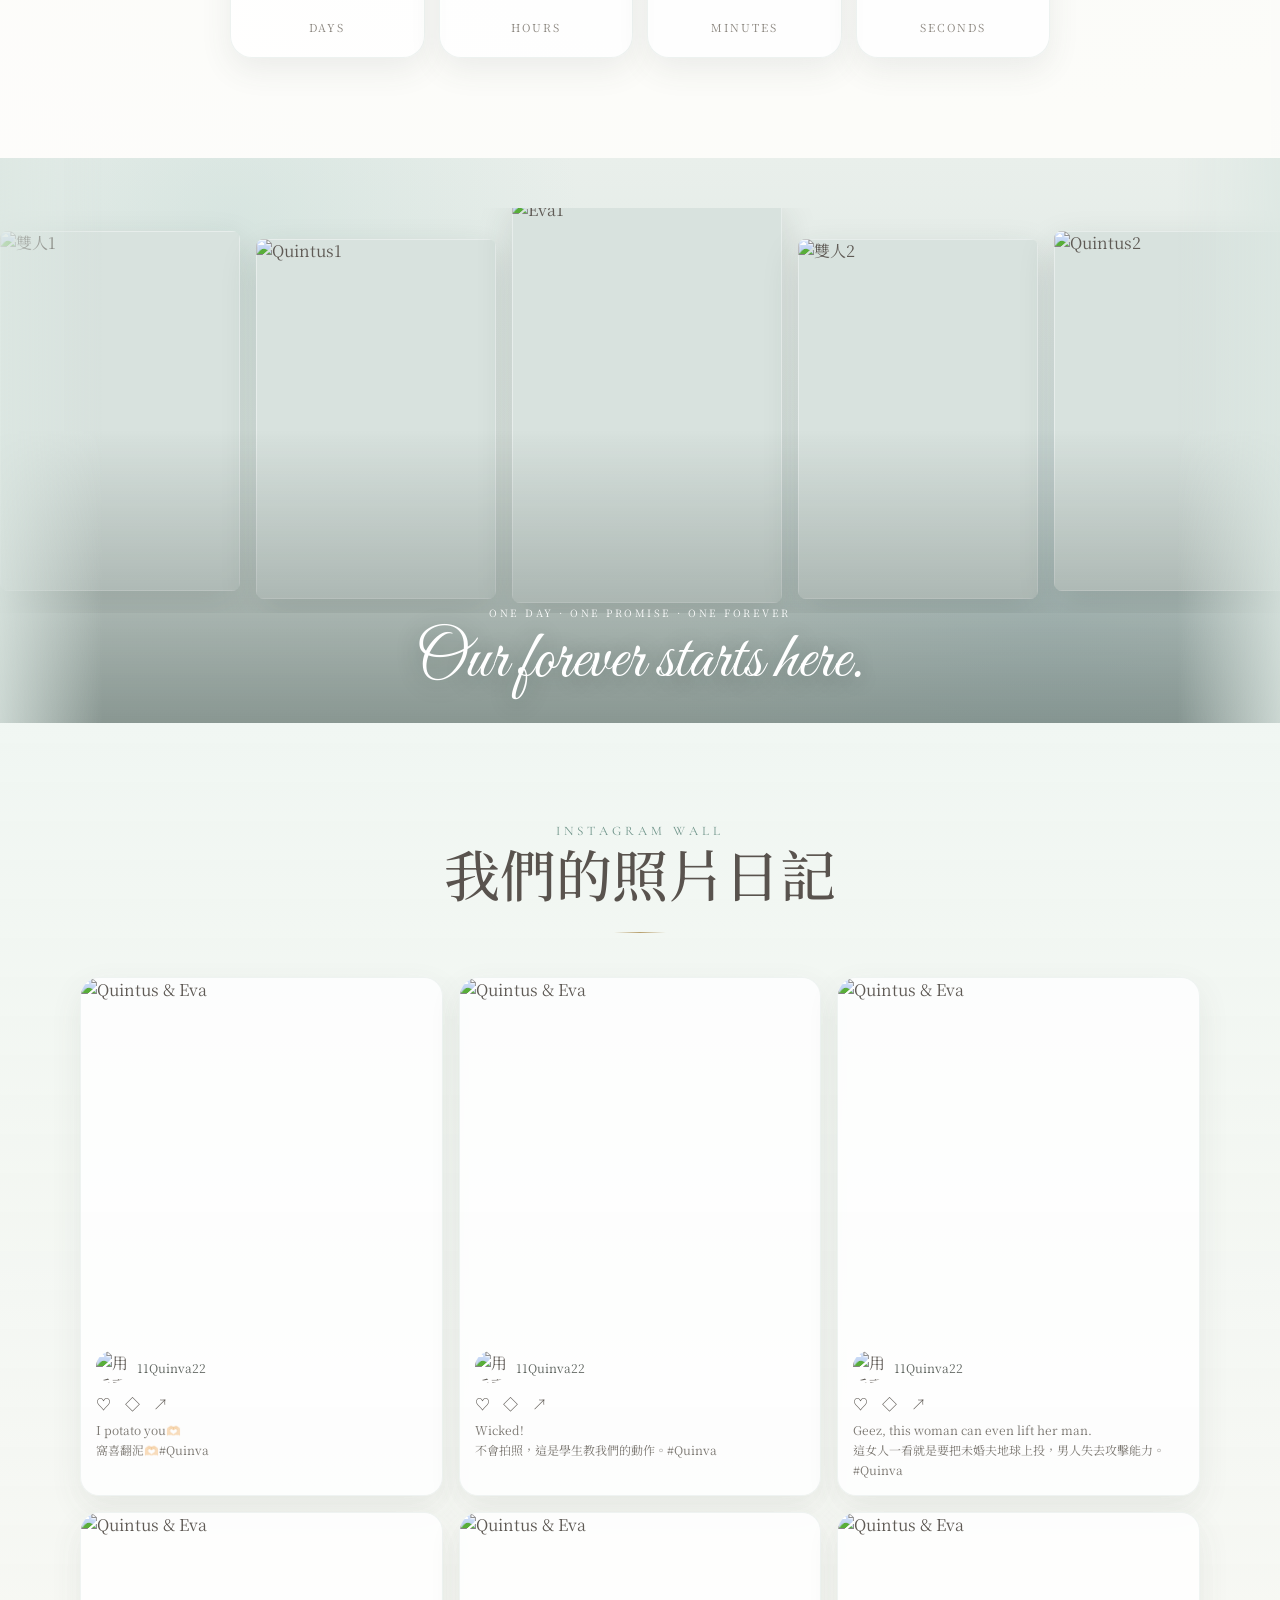
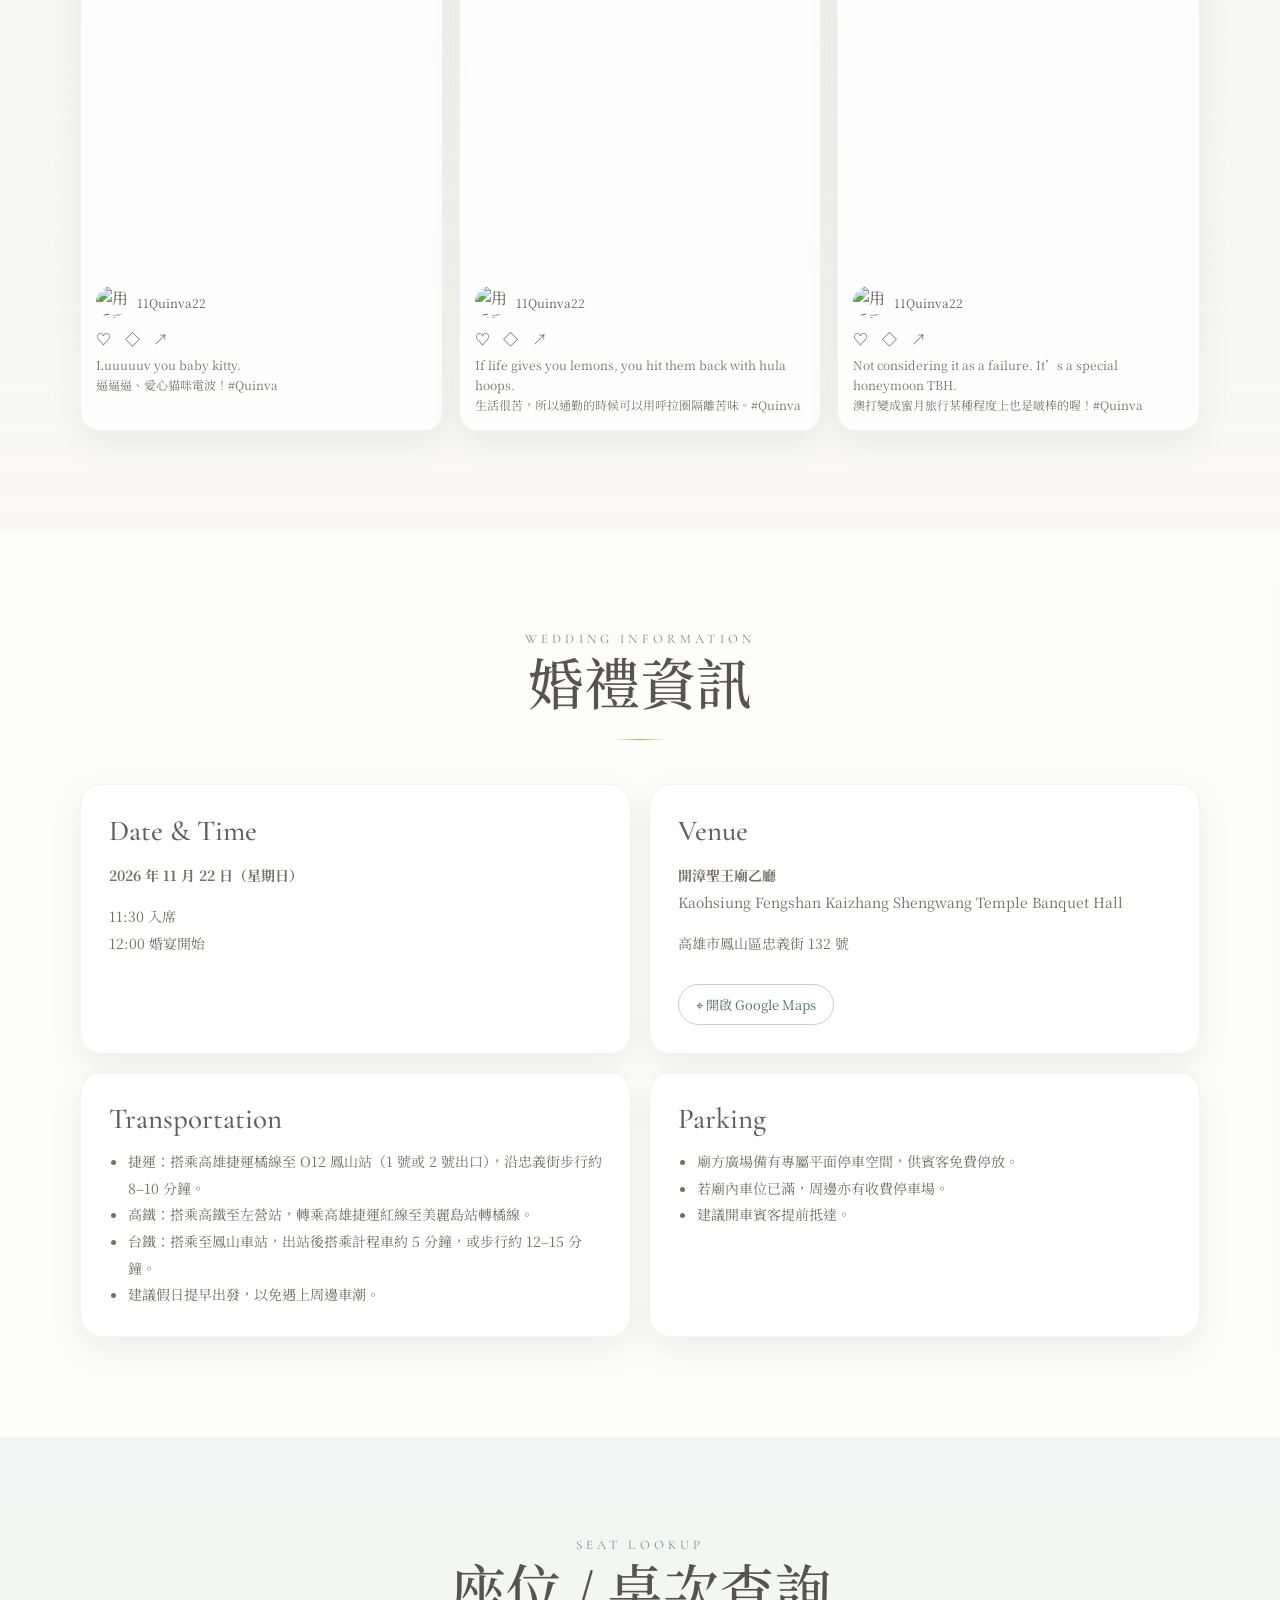
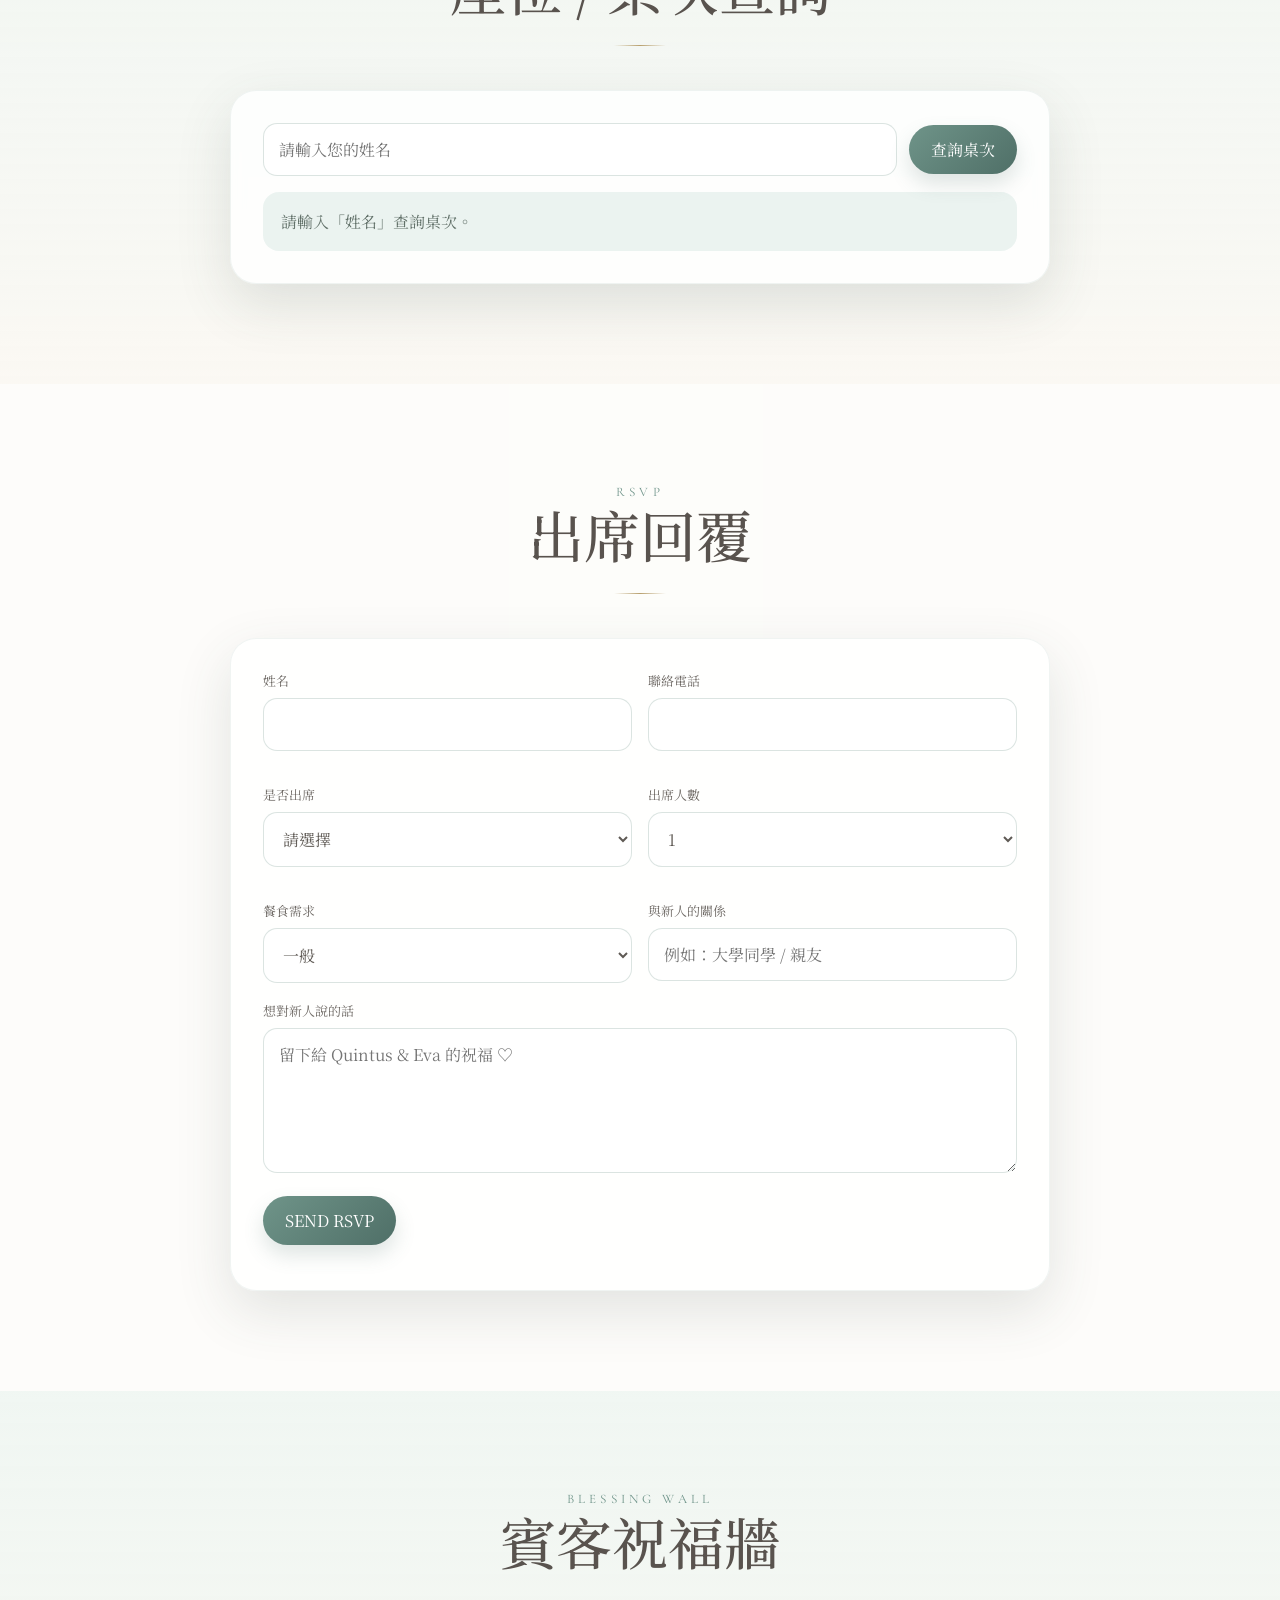
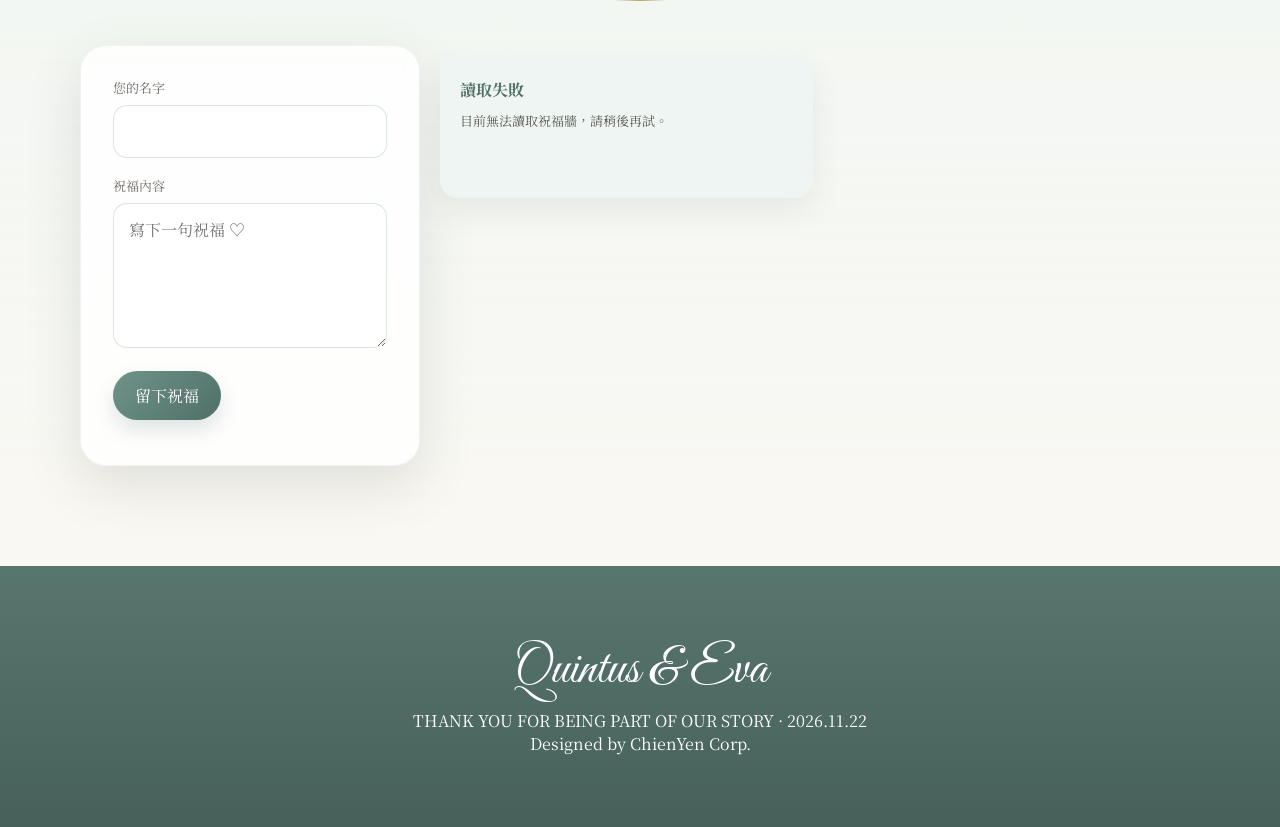
==== commit f8b3ba66: "更新 index.html" ====
--- a/index.html
+++ b/index.html
@@ -102,7 +102,7 @@
   <header class="hero" id="home">
     <div class="slides">
       <div class="slide active"
-        style="background-image:url('https://cdn.jsdelivr.net/gh/Golden107/Q-E-Wedding@main/QE%20wedding%20dress/%E9%9B%99%E4%BA%BA/%E5%96%9C%E5%81%96%E5%B0%81%E9%9D%A2%200124Allove0170.jpg')">
+        style="background-image:url('https://cdn.jsdelivr.net/gh/Golden107/Q-E-Wedding@main/QE%20wedding%20dress/雙人/喜帖封面%200124Allove0170.jpg')">
       </div>
       <div class="slide"
         style="background-image:url('https://cdn.jsdelivr.net/gh/Golden107/Q-E-Wedding@main/QE%20wedding%20dress/%E9%9B%99%E4%BA%BA/0224Allove0055.jpg')">
--- a/style.css
+++ b/style.css
@@ -740,13 +740,17 @@
     color: var(--muted);
 }
 
+/* ============================================================
+   婚紗精選跑馬燈 (修復版)
+   ============================================================ */
 .portrait-cinema {
     position: relative;
-    height: min(82vh, 820px);
-    min-height: 600px;
+    width: 100%;
+    overflow: hidden;
+    padding: 50px 0 110px;
     display: flex;
-    align-items: center;
-    overflow: hidden;
+    flex-direction: column;
+    justify-content: center;
     background: radial-gradient(circle at 18% 12%, rgba(189, 214, 208, .38), transparent 30%), radial-gradient(circle at 82% 80%, rgba(173, 203, 209, .28), transparent 34%), linear-gradient(180deg, #e9efeb, #dfe8e4 48%, #d2dfda);
 }
 
@@ -755,7 +759,7 @@
     z-index: 1;
     width: 100%;
     overflow: hidden;
-    padding: 44px 0 150px;
+    touch-action: pan-y;
 }
 
 .portrait-track {
@@ -765,36 +769,39 @@
 }
 
 .portrait-track.is-ready {
-    animation: weddingPortraitMarquee 85s linear infinite;
+    animation: weddingPortraitMarquee 65s linear infinite;
 }
 
 .portrait-group {
     display: flex;
     align-items: center;
-    gap: clamp(10px, 1.25vw, 20px);
-    padding-inline: clamp(8px, 1vw, 14px);
-}
-
+    gap: 16px;
+    padding-right: 16px;
+}
+
+/* 核心防破版設定：flex: 0 0 ... 嚴禁被 flexbox 壓成細條 */
 .portrait-card {
     position: relative;
-    flex: 0 0 clamp(190px, 17vw, 278px);
+    flex: 0 0 240px;
+    width: 240px;
     aspect-ratio: 2 / 3;
     margin: 0;
     overflow: hidden;
-    border-radius: 4px;
+    border-radius: 8px;
     background: #d8e2de;
-    box-shadow: 0 18px 42px rgba(37, 53, 48, .15);
+    box-shadow: 0 14px 36px rgba(37, 53, 48, .15);
     transform: translateY(0);
     transition: transform .5s ease, box-shadow .5s ease;
 }
 
 .portrait-card:nth-child(even) {
-    transform: translateY(10px);
+    transform: translateY(8px);
 }
 
 .portrait-card.featured {
-    flex-basis: clamp(215px, 19.5vw, 312px);
-    transform: translateY(-13px);
+    flex: 0 0 270px;
+    width: 270px;
+    transform: translateY(-10px);
 }
 
 .portrait-card img {
@@ -802,7 +809,9 @@
     height: 100%;
     object-fit: cover;
     object-position: center;
-    transition: transform 1.1s ease;
+    pointer-events: none;
+    -webkit-user-select: none;
+    user-select: none;
 }
 
 .portrait-card::after {
@@ -829,14 +838,14 @@
     inset: 0;
     z-index: 3;
     pointer-events: none;
-    background: linear-gradient(90deg, rgba(220, 231, 226, .94), transparent 7%, transparent 93%, rgba(220, 231, 226, .94)), linear-gradient(180deg, transparent 48%, rgba(28, 43, 38, .50));
+    background: linear-gradient(90deg, rgba(220, 231, 226, .8), transparent 8%, transparent 92%, rgba(220, 231, 226, .8)), linear-gradient(180deg, transparent 48%, rgba(28, 43, 38, .40));
 }
 
 .cinema-caption {
     position: absolute;
     z-index: 5;
     left: 50%;
-    bottom: 27px;
+    bottom: 24px;
     transform: translateX(-50%);
     width: min(920px, calc(100% - 44px));
     text-align: center;
@@ -847,7 +856,7 @@
 
 .cinema-caption small {
     display: block;
-    letter-spacing: .29em;
+    letter-spacing: .25em;
     font-size: 10px;
     opacity: .92;
 }
@@ -855,9 +864,9 @@
 .cinema-caption h2 {
     margin: 4px 0 0;
     font-family: "Great Vibes", cursive;
-    font-size: clamp(48px, 7vw, 88px);
+    font-size: clamp(38px, 6vw, 68px);
     font-weight: 400;
-    line-height: 1;
+    line-height: 1.1;
 }
 
 @media (hover:hover) {
@@ -866,23 +875,14 @@
     }
 
     .portrait-card:hover {
-        transform: translateY(-12px);
-        box-shadow: 0 28px 64px rgba(37, 53, 48, .21);
-    }
-
-    .portrait-card:nth-child(even):hover {
-        transform: translateY(-4px);
-    }
-
-    .portrait-card.featured:hover {
-        transform: translateY(-22px);
-    }
-
-    .portrait-card:hover img {
-        transform: scale(1.035);
-    }
-}
-
+        transform: translateY(-8px);
+        box-shadow: 0 24px 50px rgba(37, 53, 48, .22);
+    }
+}
+
+/* ============================================================
+   其他區塊
+   ============================================================ */
 .ig-grid {
     display: grid;
     grid-template-columns: repeat(3, 1fr);
@@ -924,10 +924,17 @@
 }
 
 .avatar {
-    width: 28px;
-    height: 28px;
+    display: inline-block;
+    width: 32px;
+    height: 32px;
     border-radius: 50%;
-    background: linear-gradient(135deg, var(--blue), var(--sage));
+    overflow: hidden;
+}
+
+.avatar img {
+    width: 100%;
+    height: 100%;
+    object-fit: cover;
 }
 
 .ig-user {
@@ -1173,6 +1180,9 @@
     transform: none;
 }
 
+/* ============================================================
+   RWD 平板與手機適配
+   ============================================================ */
 @media(max-width:900px) {
     .nav-links {
         position: absolute;
@@ -1216,34 +1226,27 @@
     }
 
     .portrait-cinema {
-        min-height: 590px;
-        height: 74vh;
-    }
-
-    .portrait-marquee {
-        padding: 38px 0 140px;
+        padding: 40px 0 100px;
     }
 
     .portrait-card {
-        flex-basis: clamp(180px, 30vw, 250px);
+        flex: 0 0 200px;
+        width: 200px;
     }
 
     .portrait-card.featured {
-        flex-basis: clamp(200px, 33vw, 272px);
-    }
-
-    .portrait-track.is-ready {
-        animation-duration: 95s;
+        flex: 0 0 220px;
+        width: 220px;
     }
 }
 
 @media(max-width:680px) {
     .section {
-        padding: 78px 0;
+        padding: 70px 0;
     }
 
     .hero-names {
-        font-size: clamp(56px, 16vw, 76px);
+        font-size: clamp(54px, 15vw, 76px);
     }
 
     .info-grid,
@@ -1269,52 +1272,50 @@
         right: auto;
     }
 
+    /* 手機版跑馬燈精準修復 */
     .portrait-cinema {
-        min-height: 560px;
-        height: 72vh;
-    }
-
-    .portrait-marquee {
-        padding: 30px 0 132px;
+        padding: 30px 0 85px;
     }
 
     .portrait-group {
-        gap: 10px;
-        padding-inline: 5px;
-    }
-
+        gap: 12px;
+        padding-right: 12px;
+    }
+
+    /* 手機上固定寬高比例，絕不被壓成細條 */
     .portrait-card {
-        flex-basis: 44vw;
-        min-width: 165px;
-        max-width: 220px;
+        flex: 0 0 160px;
+        width: 160px;
+        border-radius: 6px;
+        box-shadow: 0 8px 20px rgba(37, 53, 48, .12);
     }
 
     .portrait-card.featured {
-        flex-basis: 48vw;
-        min-width: 178px;
-        max-width: 238px;
-        transform: translateY(-8px);
+        flex: 0 0 175px;
+        width: 175px;
+        transform: translateY(-6px);
     }
 
     .portrait-card:nth-child(even) {
-        transform: translateY(7px);
+        transform: translateY(6px);
     }
 
     .portrait-track.is-ready {
-        animation-duration: 105s;
+        animation-duration: 48s;
+        /* 手機上適度調快更自然 */
     }
 
     .cinema-caption {
-        bottom: 22px;
+        bottom: 16px;
     }
 
     .cinema-caption small {
         font-size: 8px;
-        letter-spacing: .19em;
+        letter-spacing: .18em;
     }
 
     .cinema-caption h2 {
-        font-size: clamp(42px, 13vw, 62px);
+        font-size: 38px;
     }
 
     .seat-row {
@@ -1352,19 +1353,14 @@
         grid-template-columns: 1fr;
     }
 
-    .portrait-cinema {
-        min-height: 530px;
-        height: 70vh;
-    }
-
     .portrait-card {
-        flex-basis: 46vw;
-        min-width: 158px;
+        flex: 0 0 150px;
+        width: 150px;
     }
 
     .portrait-card.featured {
-        flex-basis: 51vw;
-        min-width: 176px;
+        flex: 0 0 165px;
+        width: 165px;
     }
 }
 
@@ -1378,23 +1374,4 @@
         transition-duration: .001ms !important;
         scroll-behavior: auto !important;
     }
-}
-
-.avatar {
-    display: inline-block;
-    width: 48px;
-    /* 頭像寬度 */
-    height: 48px;
-    /* 頭像高度 */
-    border-radius: 50%;
-    /* 裁切成正圓形 */
-    overflow: hidden;
-    /* 隱藏超出圓圈的部分 */
-}
-
-.avatar img {
-    width: 100%;
-    height: 100%;
-    object-fit: cover;
-    /* 防止圖片變形，自動填滿裁切 */
 }
